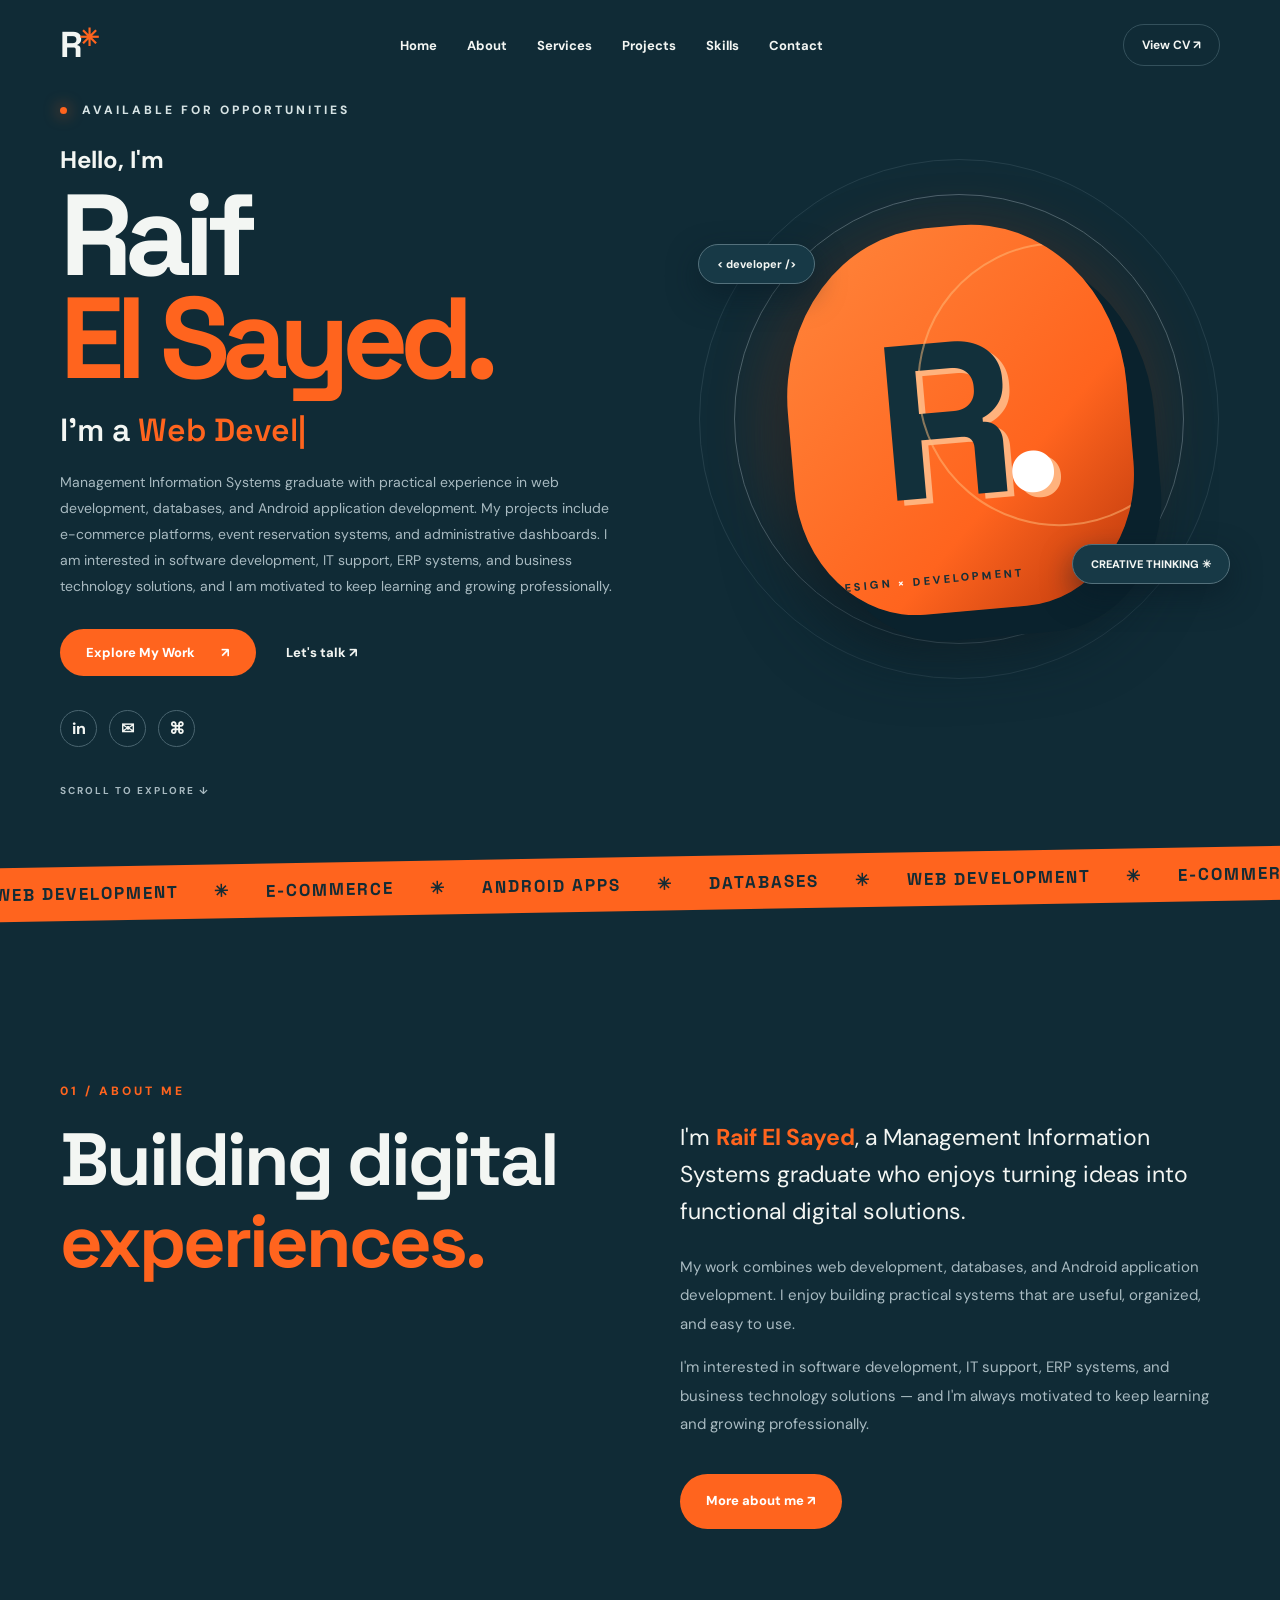
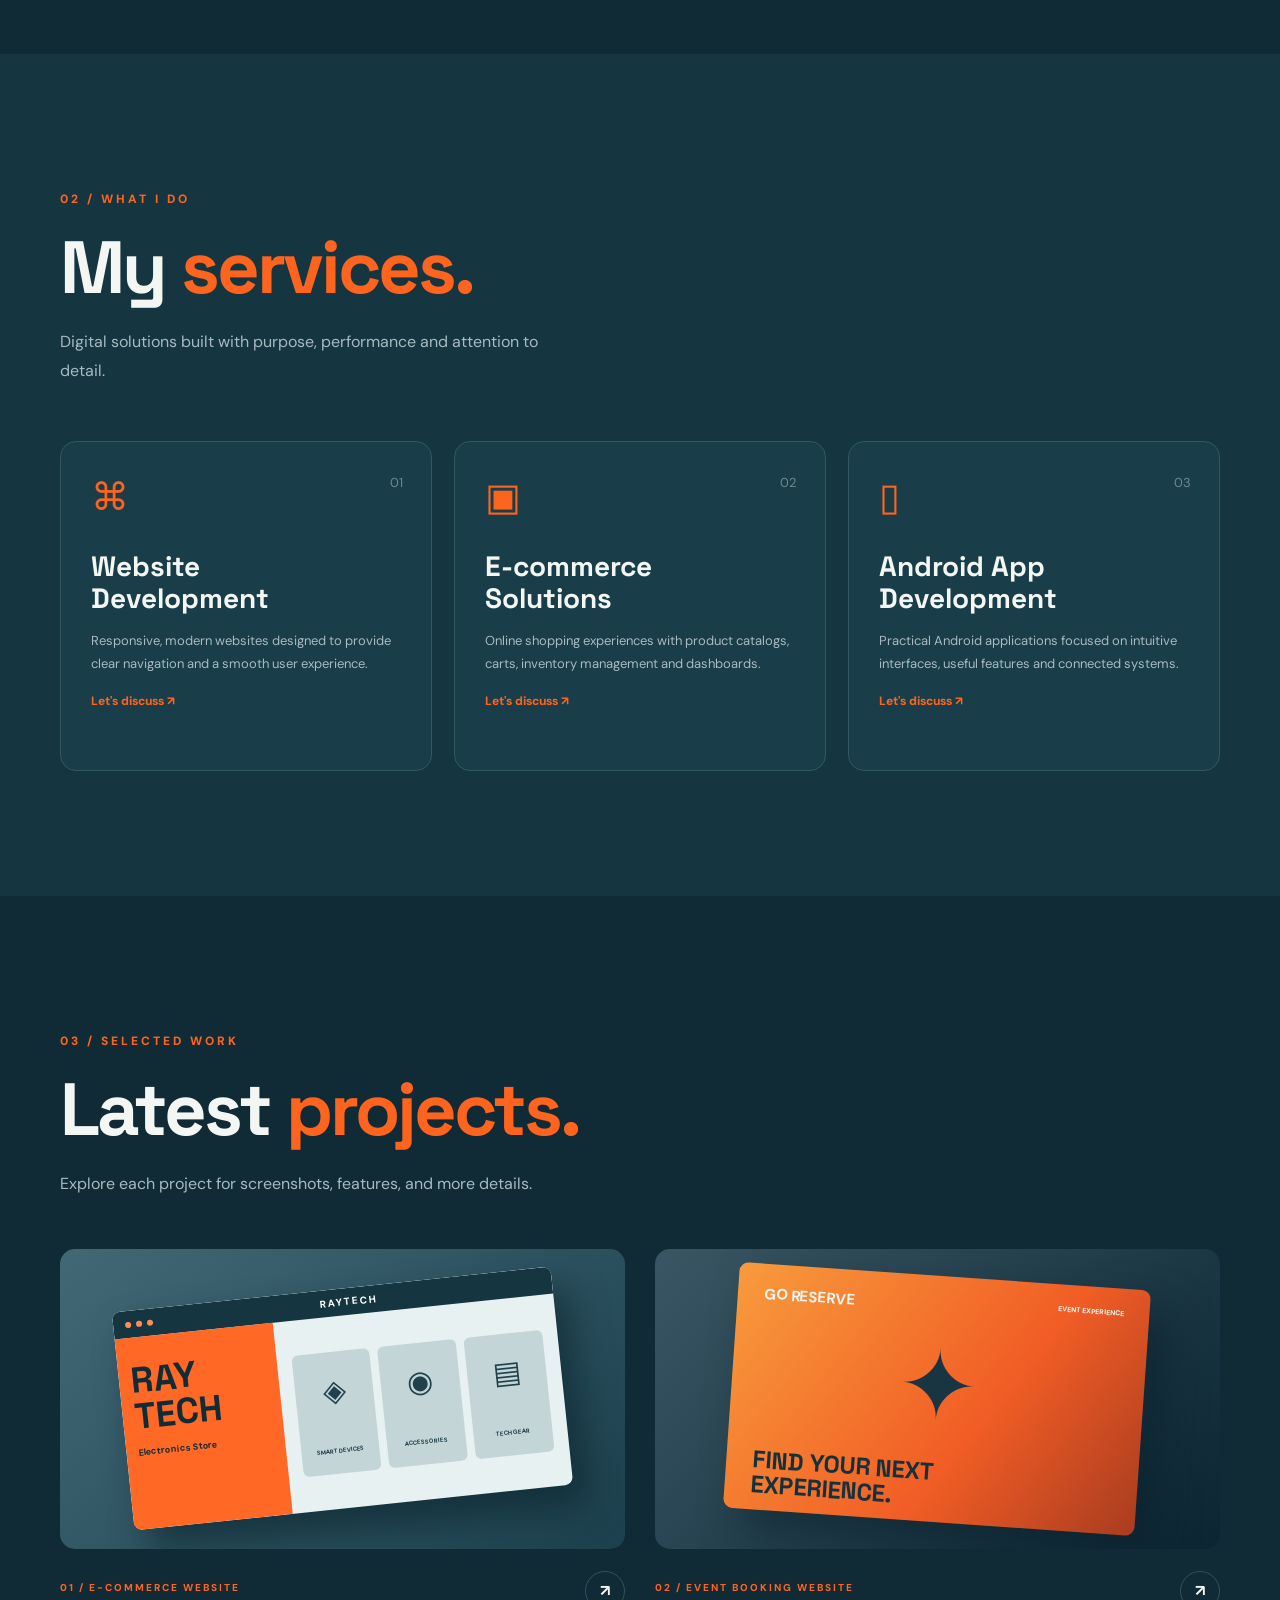
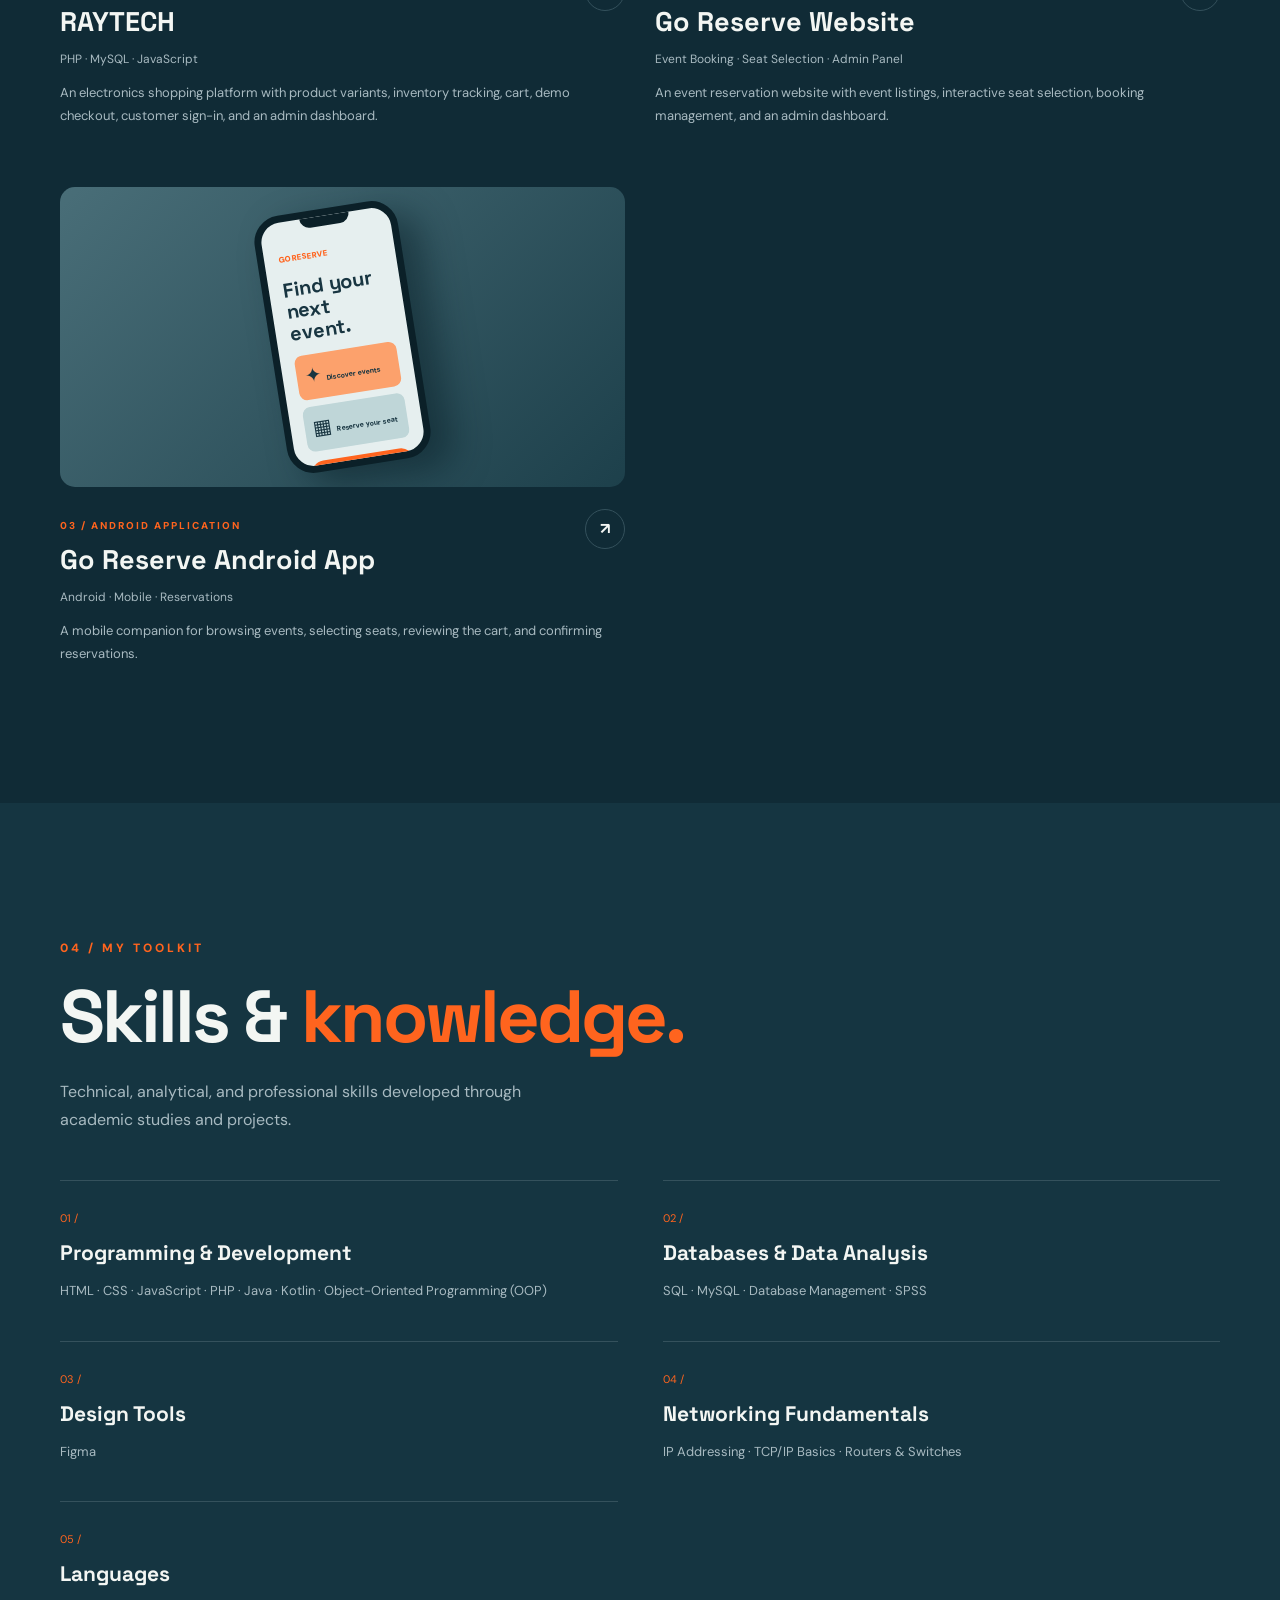
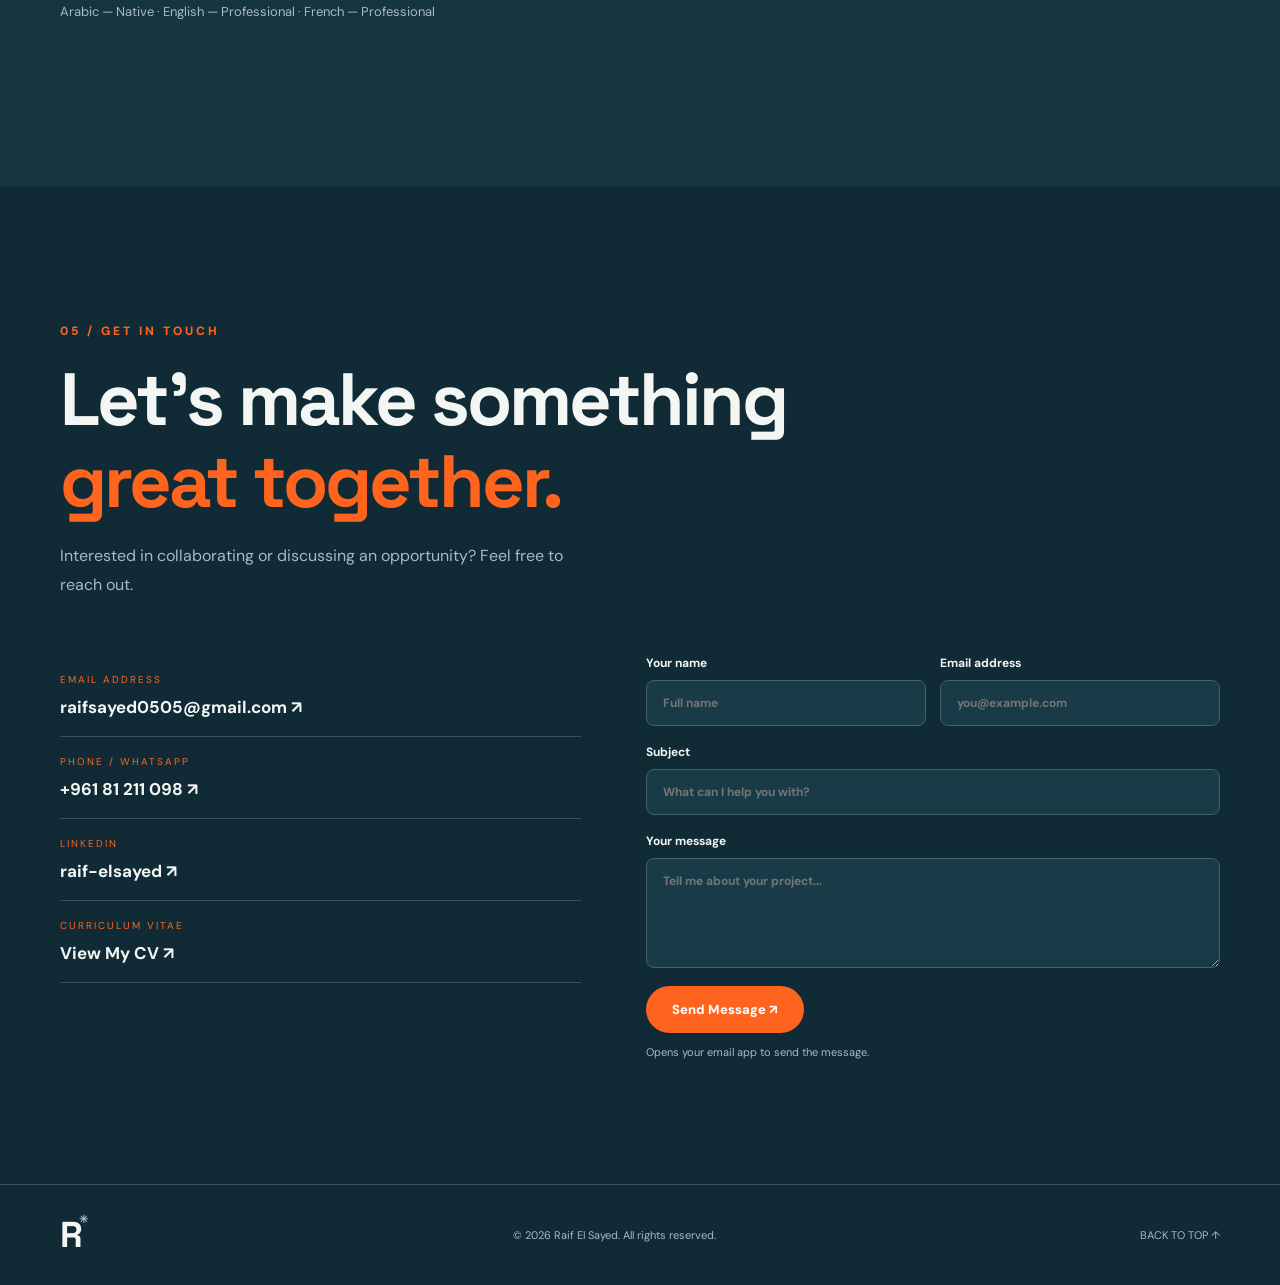
==== index.html @ 4618fbb2 "Add files via upload" ====
<!doctype html><html lang="en"><head><meta charset="UTF-8"><meta name="viewport" content="width=device-width,initial-scale=1"><meta name="theme-color" content="#102b36"><meta name="description" content="Raif El Sayed — MIS graduate, web developer and Android application developer."><title>Raif El Sayed | Creative Developer</title><link rel="preconnect" href="https://fonts.googleapis.com"><link rel="preconnect" href="https://fonts.gstatic.com" crossorigin><link href="https://fonts.googleapis.com/css2?family=DM+Sans:wght@400;500;600;700;800&family=Space+Grotesk:wght@400;500;600;700&display=swap" rel="stylesheet"><link rel="stylesheet" href="style.css"></head><body><div class="progress" id="progress"></div><header class="nav wrap"><a href="#home" class="logo">R<span>✳</span></a><button class="menu" aria-label="Toggle menu" aria-expanded="false">☰</button><nav id="nav"><a href="#home">Home</a><a href="#about">About</a><a href="#services">Services</a><a href="#projects">Projects</a><a href="#skills">Skills</a><a href="#contact">Contact</a></nav><a class="nav-cta" href="RaifELSayed.pdf" target="_blank" rel="noopener">View CV ↗</a></header><main><section id="home" class="hero wrap"><div class="hero-copy reveal"><p class="eyebrow"><span class="dot"></span> AVAILABLE FOR OPPORTUNITIES</p><p class="intro">Hello, I'm</p><h1>Raif<br><span>El Sayed.</span></h1><h2>I'm a <span class="orange" id="type">Web Developer</span><span class="caret">|</span></h2><p class="lead">Management Information Systems graduate with practical experience in web development, databases, and Android application development. My projects include e-commerce platforms, event reservation systems, and administrative dashboards. I am interested in software development, IT support, ERP systems, and business technology solutions, and I am motivated to keep learning and growing professionally.</p><div class="hero-actions"><a class="btn" href="#projects">Explore My Work <span>↗</span></a><a class="text-link" href="#contact">Let's talk ↗</a></div><div class="social"><a href="https://www.linkedin.com/in/raif-elsayed/" target="_blank" rel="noopener" aria-label="LinkedIn">in</a><a href="mailto:raifsayed0505@gmail.com" aria-label="Email">✉</a><a href="https://github.com/raifelsayed-ctrl" target="_blank" rel="noopener" aria-label="GitHub">⌘</a></div></div><div class="hero-art reveal"><div class="orbit orbit-one"></div><div class="orbit orbit-two"></div><div class="hero-glow"></div><div class="portrait-shape"><span class="portrait-initials">R<span>.</span></span><div class="portrait-label">DESIGN <span>×</span> DEVELOPMENT</div></div><div class="floating-tag tag-one">&lt; developer /&gt;</div><div class="floating-tag tag-two">CREATIVE THINKING ✳</div></div><a class="scroll-cue" href="#about">SCROLL TO EXPLORE ↓</a></section><div class="ticker"><div>WEB DEVELOPMENT <span>✳</span> E-COMMERCE <span>✳</span> ANDROID APPS <span>✳</span> DATABASES <span>✳</span> WEB DEVELOPMENT <span>✳</span> E-COMMERCE <span>✳</span> ANDROID APPS <span>✳</span> DATABASES <span>✳</span></div></div><section id="about" class="section wrap about"><div class="section-heading reveal"><p class="kicker">01 / ABOUT ME</p><h2>Building digital<br><em>experiences.</em></h2></div><div class="about-content reveal"><p class="large">I'm <strong>Raif El Sayed</strong>, a Management Information Systems graduate who enjoys turning ideas into functional digital solutions.</p><p>My work combines web development, databases, and Android application development. I enjoy building practical systems that are useful, organized, and easy to use.</p><p>I'm interested in software development, IT support, ERP systems, and business technology solutions — and I'm always motivated to keep learning and growing professionally.</p><a href="RaifELSayed.pdf" target="_blank" rel="noopener" class="btn btn-small">More about me ↗</a></div></section><section id="services" class="section services"><div class="wrap"><div class="section-heading reveal"><p class="kicker">02 / WHAT I DO</p><h2>My <em>services.</em></h2><p class="section-sub">Digital solutions built with purpose, performance and attention to detail.</p></div><div class="service-grid"><article class="service-card reveal"><div class="service-icon">⌘</div><span class="service-number">01</span><h3>Website<br>Development</h3><p>Responsive, modern websites designed to provide clear navigation and a smooth user experience.</p><a href="#contact">Let's discuss ↗</a></article><article class="service-card reveal"><div class="service-icon">▣</div><span class="service-number">02</span><h3>E-commerce<br>Solutions</h3><p>Online shopping experiences with product catalogs, carts, inventory management and dashboards.</p><a href="#contact">Let's discuss ↗</a></article><article class="service-card reveal"><div class="service-icon">▯</div><span class="service-number">03</span><h3>Android App<br>Development</h3><p>Practical Android applications focused on intuitive interfaces, useful features and connected systems.</p><a href="#contact">Let's discuss ↗</a></article></div></div></section><section id="projects" class="section wrap projects"><div class="section-heading reveal"><p class="kicker">03 / SELECTED WORK</p><h2>Latest <em>projects.</em></h2><p class="section-sub">Explore each project for screenshots, features, and more details.</p></div><div class="project-grid"><a href="raytech.html" class="project-card reveal"><div class="project-visual visual-shop"><div class="mock-browser"><div class="mock-top"><i></i><i></i><i></i><span>RAYTECH</span></div><div class="mock-shop"><div class="mock-side">RAY<br>TECH<span>Electronics Store</span></div><div class="mock-products"><div>◈<small>SMART DEVICES</small></div><div>◉<small>ACCESSORIES</small></div><div>▤<small>TECH GEAR</small></div></div></div></div></div><div class="project-meta"><div><p>01 / E-COMMERCE WEBSITE</p><h3>RAYTECH</h3><span>PHP · MySQL · JavaScript</span></div><b>↗</b></div><p class="project-desc">An electronics shopping platform with product variants, inventory tracking, cart, demo checkout, customer sign-in, and an admin dashboard.</p></a><a href="goreserve.html" class="project-card reveal"><div class="project-visual visual-event"><div class="event-poster"><div class="poster-top">GO <strong>RESERVE</strong><span>EVENT EXPERIENCE</span></div><div class="poster-art">✦</div><div class="poster-bottom">FIND YOUR NEXT<br><strong>EXPERIENCE.</strong></div></div></div><div class="project-meta"><div><p>02 / EVENT BOOKING WEBSITE</p><h3>Go Reserve Website</h3><span>Event Booking · Seat Selection · Admin Panel</span></div><b>↗</b></div><p class="project-desc">An event reservation website with event listings, interactive seat selection, booking management, and an admin dashboard.</p></a><a href="android.html" class="project-card reveal"><div class="project-visual visual-app"><div class="phone-mock"><div class="phone-notch"></div><div class="phone-content"><small>GO RESERVE</small><h4>Find your<br>next event.</h4><div class="phone-event">✦<span>Discover events</span></div><div class="phone-event second">▦<span>Reserve your seat</span></div><div class="phone-button">Explore Events →</div></div></div></div><div class="project-meta"><div><p>03 / ANDROID APPLICATION</p><h3>Go Reserve Android App</h3><span>Android · Mobile · Reservations</span></div><b>↗</b></div><p class="project-desc">A mobile companion for browsing events, selecting seats, reviewing the cart, and confirming reservations.</p></a></div></section><section id="skills" class="section skills"><div class="wrap"><div class="section-heading reveal"><p class="kicker">04 / MY TOOLKIT</p><h2>Skills &amp; <em>knowledge.</em></h2><p class="section-sub">Technical, analytical, and professional skills developed through academic studies and projects.</p></div><div class="skills-grid"><div class="skill-block reveal"><span>01 /</span><h3>Programming &amp; Development</h3><p>HTML · CSS · JavaScript · PHP · Java · Kotlin · Object-Oriented Programming (OOP)</p></div><div class="skill-block reveal"><span>02 /</span><h3>Databases &amp; Data Analysis</h3><p>SQL · MySQL · Database Management · SPSS</p></div><div class="skill-block reveal"><span>03 /</span><h3>Design Tools</h3><p>Figma</p></div><div class="skill-block reveal"><span>04 /</span><h3>Networking Fundamentals</h3><p>IP Addressing · TCP/IP Basics · Routers &amp; Switches</p></div><div class="skill-block reveal"><span>05 /</span><h3>Languages</h3><p>Arabic — Native · English — Professional · French — Professional</p></div></div></div></section><section id="contact" class="section wrap contact"><div class="section-heading reveal"><p class="kicker">05 / GET IN TOUCH</p><h2>Let's make something<br><em>great together.</em></h2><p class="section-sub">Interested in collaborating or discussing an opportunity? Feel free to reach out.</p></div><div class="contact-layout"><div class="contact-info reveal"><a href="mailto:raifsayed0505@gmail.com"><span>EMAIL ADDRESS</span><strong>raifsayed0505@gmail.com ↗</strong></a><a href="https://wa.me/96181211098" target="_blank" rel="noopener"><span>PHONE / WHATSAPP</span><strong>+961 81 211 098 ↗</strong></a><a href="https://www.linkedin.com/in/raif-elsayed/" target="_blank" rel="noopener"><span>LINKEDIN</span><strong>raif-elsayed ↗</strong></a><a href="RaifELSayed.pdf" target="_blank" rel="noopener"><span>CURRICULUM VITAE</span><strong>View My CV ↗</strong></a></div><form class="contact-form reveal" id="contactForm"><div class="form-row"><label>Your name<input name="name" required placeholder="Full name"></label><label>Email address<input name="email" type="email" required placeholder="you@example.com"></label></div><label>Subject<input name="subject" required placeholder="What can I help you with?"></label><label>Your message<textarea name="message" rows="5" required placeholder="Tell me about your project..."></textarea></label><button class="btn" type="submit">Send Message ↗</button><small>Opens your email app to send the message.</small></form></div></section></main><footer><div class="wrap footer-inner"><a href="#home" class="logo">R<span>✳</span></a><span>© 2026 Raif El Sayed. All rights reserved.</span><a href="#home">BACK TO TOP ↑</a></div></footer><script src="script.js"></script></body></html>
---- style.css ----
:root{--bg:#102b36;--bg2:#153541;--panel:#1a3c48;--orange:#ff641e;--text:#f3f6f3;--muted:#a8bac1;--line:#34515c}*{box-sizing:border-box}html{scroll-behavior:smooth}body{margin:0;background:var(--bg);color:var(--text);font-family:'DM Sans',sans-serif;overflow-x:hidden}a{color:inherit;text-decoration:none}button,input,textarea{font:inherit}.wrap{width:min(1160px,calc(100% - 64px));margin:auto}.progress{position:fixed;top:0;left:0;width:0;height:3px;background:var(--orange);z-index:100}.nav{height:90px;display:flex;align-items:center;justify-content:space-between;position:relative;z-index:20}.logo{font:700 36px 'Space Grotesk';letter-spacing:-4px}.logo span{font-size:24px;color:var(--orange);vertical-align:top;letter-spacing:0}.nav nav{display:flex;gap:30px}.nav nav a{font-size:13px;font-weight:700;transition:color .2s}.nav nav a:hover,.text-link:hover{color:var(--orange)}.nav-cta{border:1px solid var(--line);padding:12px 18px;border-radius:30px;font-size:12px;font-weight:700}.menu{display:none}.hero{min-height:690px;display:grid;grid-template-columns:1.1fr .9fr;align-items:center;position:relative;padding-bottom:75px}.eyebrow,.kicker{font-size:12px;letter-spacing:3px;color:var(--orange);font-weight:800}.eyebrow{color:#d6e3e4}.dot{display:inline-block;width:7px;height:7px;border-radius:50%;background:var(--orange);margin-right:9px;box-shadow:0 0 16px var(--orange)}.intro{font-size:24px;font-weight:700;margin:26px 0 0}.hero h1{font:700 clamp(72px,9vw,132px)/.89 'Space Grotesk';letter-spacing:-8px;margin:10px 0 20px}.hero h1 span{color:var(--orange)}.hero h2{font:600 clamp(21px,3vw,32px) 'Space Grotesk';margin:0 0 20px}.orange,.caret{color:var(--orange)}.caret{animation:blink .8s infinite}.lead{color:var(--muted);line-height:1.85;font-size:14px;max-width:560px}.hero-actions{display:flex;align-items:center;gap:30px;margin-top:30px}.btn{display:inline-flex;align-items:center;justify-content:center;gap:26px;border:0;border-radius:30px;background:var(--orange);color:white;padding:15px 26px;font-size:13px;font-weight:800;cursor:pointer;transition:transform .25s,box-shadow .25s}.btn:hover{transform:translateY(-4px);box-shadow:0 14px 35px #ff641e55}.btn-small{margin-top:20px}.text-link{font-size:13px;font-weight:800}.social{display:flex;gap:12px;margin-top:34px}.social a{border:1px solid #4a6570;border-radius:50%;width:37px;height:37px;display:grid;place-items:center;font-weight:800;transition:.25s}.social a:hover{background:var(--orange);border-color:var(--orange);transform:translateY(-4px)}.hero-art{height:500px;position:relative;display:grid;place-items:center}.hero-glow{width:370px;height:370px;background:var(--orange);border-radius:50%;filter:blur(35px);opacity:.27;position:absolute}.orbit{position:absolute;border:1px solid #4b6470;border-radius:50%;width:450px;height:450px}.orbit-two{width:520px;height:520px;opacity:.35}.portrait-shape{width:340px;height:385px;border-radius:45% 45% 35% 35%;background:linear-gradient(135deg,#ff863c,var(--orange) 65%,#b9370c);position:relative;display:grid;place-items:center;transform:rotate(-5deg);box-shadow:25px 28px 0 #0a222d,0 30px 70px #071b25;overflow:hidden}.portrait-shape:before{content:'';position:absolute;width:280px;height:280px;border:2px solid #ffbd7c;border-radius:50%;top:25px;right:-75px;opacity:.5}.portrait-initials{font:700 220px 'Space Grotesk';letter-spacing:-20px;color:#12303b;text-shadow:6px 6px 0 #ffb27d}.portrait-initials span{color:white}.portrait-label{position:absolute;bottom:27px;left:30px;font-size:11px;font-weight:800;letter-spacing:3px;color:#152f38}.portrait-label span{color:white}.floating-tag{position:absolute;background:#173946;border:1px solid #54717c;padding:12px 18px;border-radius:30px;font-size:11px;font-weight:800;box-shadow:0 12px 30px #071b2588;animation:float 4s ease-in-out infinite}.tag-one{top:75px;left:0}.tag-two{right:-10px;bottom:85px;animation-delay:1s}.scroll-cue{position:absolute;bottom:25px;left:0;color:var(--muted);font-size:10px;letter-spacing:2px;font-weight:700}.ticker{overflow:hidden;background:var(--orange);color:#142b34;transform:rotate(-1deg);margin:35px -5px}.ticker div{white-space:nowrap;width:max-content;padding:16px 0;font:800 17px 'Space Grotesk';letter-spacing:2px;animation:marquee 24s linear infinite}.ticker span{padding:0 30px}.section{padding-top:125px;padding-bottom:125px;scroll-margin-top:60px}.section-heading h2{font:700 clamp(42px,6vw,74px)/1.1 'Space Grotesk';letter-spacing:-3px;margin:20px 0}.section-heading em{font-style:normal;color:var(--orange)}.section-sub{color:var(--muted);line-height:1.8;max-width:520px}.about{display:grid;grid-template-columns:1fr 1fr;gap:80px}.about-content{padding-top:25px;color:var(--muted);font-size:15px;line-height:1.9}.about-content .large{font-size:23px;color:var(--text);line-height:1.6}.about-content strong{color:var(--orange)}.services,.skills{background:var(--bg2)}.service-grid{display:grid;grid-template-columns:repeat(3,1fr);gap:22px;margin-top:55px}.service-card{min-height:330px;padding:30px;background:#193d49;border:1px solid #345663;border-radius:16px;position:relative;transition:transform .3s,background .3s,border-color .3s}.service-card:hover{transform:translateY(-10px);background:#214754;border-color:var(--orange)}.service-icon{font-size:38px;color:var(--orange)}.service-number{position:absolute;right:28px;top:32px;color:#6e8993;font-size:13px}.service-card h3{font:700 28px/1.15 'Space Grotesk';margin:28px 0 15px}.service-card p{font-size:13px;color:var(--muted);line-height:1.8}.service-card a{font-size:12px;color:var(--orange);font-weight:800}.project-grid{display:grid;grid-template-columns:repeat(2,minmax(0,1fr));gap:46px 30px;margin-top:50px}.project-card{min-width:0}.project-visual{height:300px;border-radius:15px;display:grid;place-items:center;overflow:hidden;transition:filter .3s}.project-card:hover .project-visual{filter:brightness(1.14)}.visual-shop{background:linear-gradient(140deg,#426876,#1c404d)}.mock-browser{width:78%;height:73%;background:#e7f1f1;border-radius:8px;transform:rotate(-6deg);box-shadow:15px 22px 35px #08222b99;overflow:hidden;transition:transform .4s}.project-card:hover .mock-browser{transform:rotate(-2deg) scale(1.05)}.mock-top{height:27px;background:#153640;display:flex;align-items:center;gap:5px;padding:0 12px}.mock-top i{width:6px;height:6px;border-radius:50%;background:#ff8d55}.mock-top span{margin:auto;color:white;font-size:10px;font-weight:800;letter-spacing:2px}.mock-shop{display:grid;grid-template-columns:36% 64%;height:calc(100% - 27px)}.mock-side{background:#ff6825;color:#112c36;font:800 36px/1 'Space Grotesk';padding:25px 12px}.mock-side span{display:block;font:700 9px 'DM Sans';margin-top:12px}.mock-products{display:flex;gap:8px;align-items:center;padding:15px}.mock-products div{flex:1;background:#c4d5d8;border-radius:6px;height:75%;display:grid;place-items:center;font-size:30px;color:#20414b}.mock-products small{font-size:6px;font-weight:800}.visual-event{background:linear-gradient(135deg,#3a5664,#0b2533)}.event-poster{width:73%;height:82%;border-radius:9px;background:linear-gradient(125deg,#f89b3c,#f15d25 60%,#a93c20);padding:20px 26px;box-shadow:20px 20px 40px #081d2780;transform:rotate(4deg);transition:transform .4s}.project-card:hover .event-poster{transform:rotate(0) scale(1.05)}.poster-top{font-size:15px;font-weight:800}.poster-top span{float:right;font-size:7px}.poster-art{text-align:center;font-size:95px;color:#193541;line-height:1.5}.poster-bottom{font:700 24px/1.05 'Space Grotesk';color:#15313b}.visual-app{background:linear-gradient(135deg,#496e78,#1d404b)}.phone-mock{height:260px;width:145px;border:7px solid #0b2028;border-radius:27px;background:#e6efef;box-shadow:20px 15px 35px #061b2480;transform:rotate(-9deg);transition:transform .4s;overflow:hidden}.project-card:hover .phone-mock{transform:rotate(-3deg) scale(1.06)}.phone-notch{background:#0b2028;border-radius:0 0 10px 10px;width:50px;height:10px;margin:auto}.phone-content{padding:14px;color:#183541}.phone-content small{font-size:8px;font-weight:900;color:#ff641e}.phone-content h4{font:700 20px/1.1 'Space Grotesk';margin:12px 0}.phone-event{height:45px;background:#fca16c;border-radius:8px;margin:7px 0;padding:8px;font-size:20px}.phone-event span{font-size:7px;font-weight:800;padding-left:4px}.phone-event.second{background:#bfd6d8}.phone-button{background:var(--orange);color:white;font-size:8px;text-align:center;border-radius:20px;padding:8px;margin-top:10px}.project-meta{display:flex;justify-content:space-between;gap:15px;margin-top:22px}.project-meta p{font-size:10px;color:var(--orange);letter-spacing:2px;font-weight:800}.project-meta h3{font:700 27px 'Space Grotesk';margin:8px 0}.project-meta span{font-size:12px;color:var(--muted)}.project-meta b{width:40px;height:40px;border:1px solid var(--line);border-radius:50%;display:grid;place-items:center;transition:.25s}.project-card:hover .project-meta b{background:var(--orange);border-color:var(--orange)}.project-desc{font-size:13px;line-height:1.8;color:var(--muted)}.skills-grid{display:grid;grid-template-columns:repeat(2,1fr);gap:0 45px;margin-top:45px}.skill-block{border-top:1px solid var(--line);padding:25px 0}.skill-block span{color:var(--orange);font-size:11px}.skill-block h3{font:700 21px 'Space Grotesk';margin:12px 0}.skill-block p{color:var(--muted);font-size:13px;line-height:1.8}.contact-layout{display:grid;grid-template-columns:1fr 1.1fr;gap:65px;margin-top:55px}.contact-info a{display:block;border-bottom:1px solid var(--line);padding:18px 0}.contact-info span{display:block;font-size:10px;letter-spacing:2px;color:var(--orange);margin-bottom:10px}.contact-info strong{font-size:17px;overflow-wrap:anywhere}.contact-form label{display:block;font-size:12px;font-weight:700;margin-bottom:18px}.contact-form input,.contact-form textarea{display:block;width:100%;margin-top:9px;padding:14px 16px;background:#193b47;border:1px solid #45606b;border-radius:8px;color:white;outline:none;resize:vertical}.contact-form input:focus,.contact-form textarea:focus{border-color:var(--orange)}.form-row{display:grid;grid-template-columns:1fr 1fr;gap:14px}.contact-form small{display:block;color:var(--muted);font-size:11px;margin-top:12px}footer{border-top:1px solid var(--line)}.footer-inner{min-height:100px;display:flex;justify-content:space-between;align-items:center;gap:20px}.footer-inner span,.footer-inner>a:last-child{font-size:11px;color:var(--muted)}.reveal{opacity:0;transform:translateY(32px);transition:opacity .7s,transform .7s}.reveal.visible{opacity:1;transform:translateY(0)}@keyframes blink{50%{opacity:0}}@keyframes float{50%{transform:translateY(-14px)}}@keyframes marquee{to{transform:translateX(-50%)}}@media(max-width:850px){.wrap{width:min(100% - 36px,700px)}.nav{height:72px}.menu{display:block;background:none;color:white;border:0;font-size:25px;cursor:pointer}.nav-cta{display:none}.nav nav{display:none;position:absolute;top:65px;left:0;right:0;flex-direction:column;gap:0;background:#193a46;border:1px solid var(--line);border-radius:12px;padding:12px}.nav nav.open{display:flex}.nav nav a{padding:12px}.hero{grid-template-columns:1fr;padding-top:40px}.hero h1{font-size:clamp(70px,15vw,110px);letter-spacing:-5px}.hero-art{height:400px;grid-row:2}.hero-glow{width:280px;height:280px}.orbit{width:320px;height:320px}.orbit-two{width:380px;height:380px}.portrait-shape{width:255px;height:290px}.portrait-initials{font-size:170px}.floating-tag{font-size:9px}.scroll-cue{bottom:12px}.section{padding:80px 0}.about,.contact-layout{grid-template-columns:1fr;gap:20px}.service-grid{grid-template-columns:1fr}.service-card{min-height:250px}.project-grid{grid-template-columns:1fr}.skills-grid{grid-template-columns:1fr}.footer-inner{flex-wrap:wrap;padding:25px 0}.form-row{grid-template-columns:1fr}}@media(prefers-reduced-motion:reduce){*,*:before,*:after{animation-duration:.01ms!important;transition-duration:.01ms!important;scroll-behavior:auto!important}.reveal{opacity:1;transform:none}}
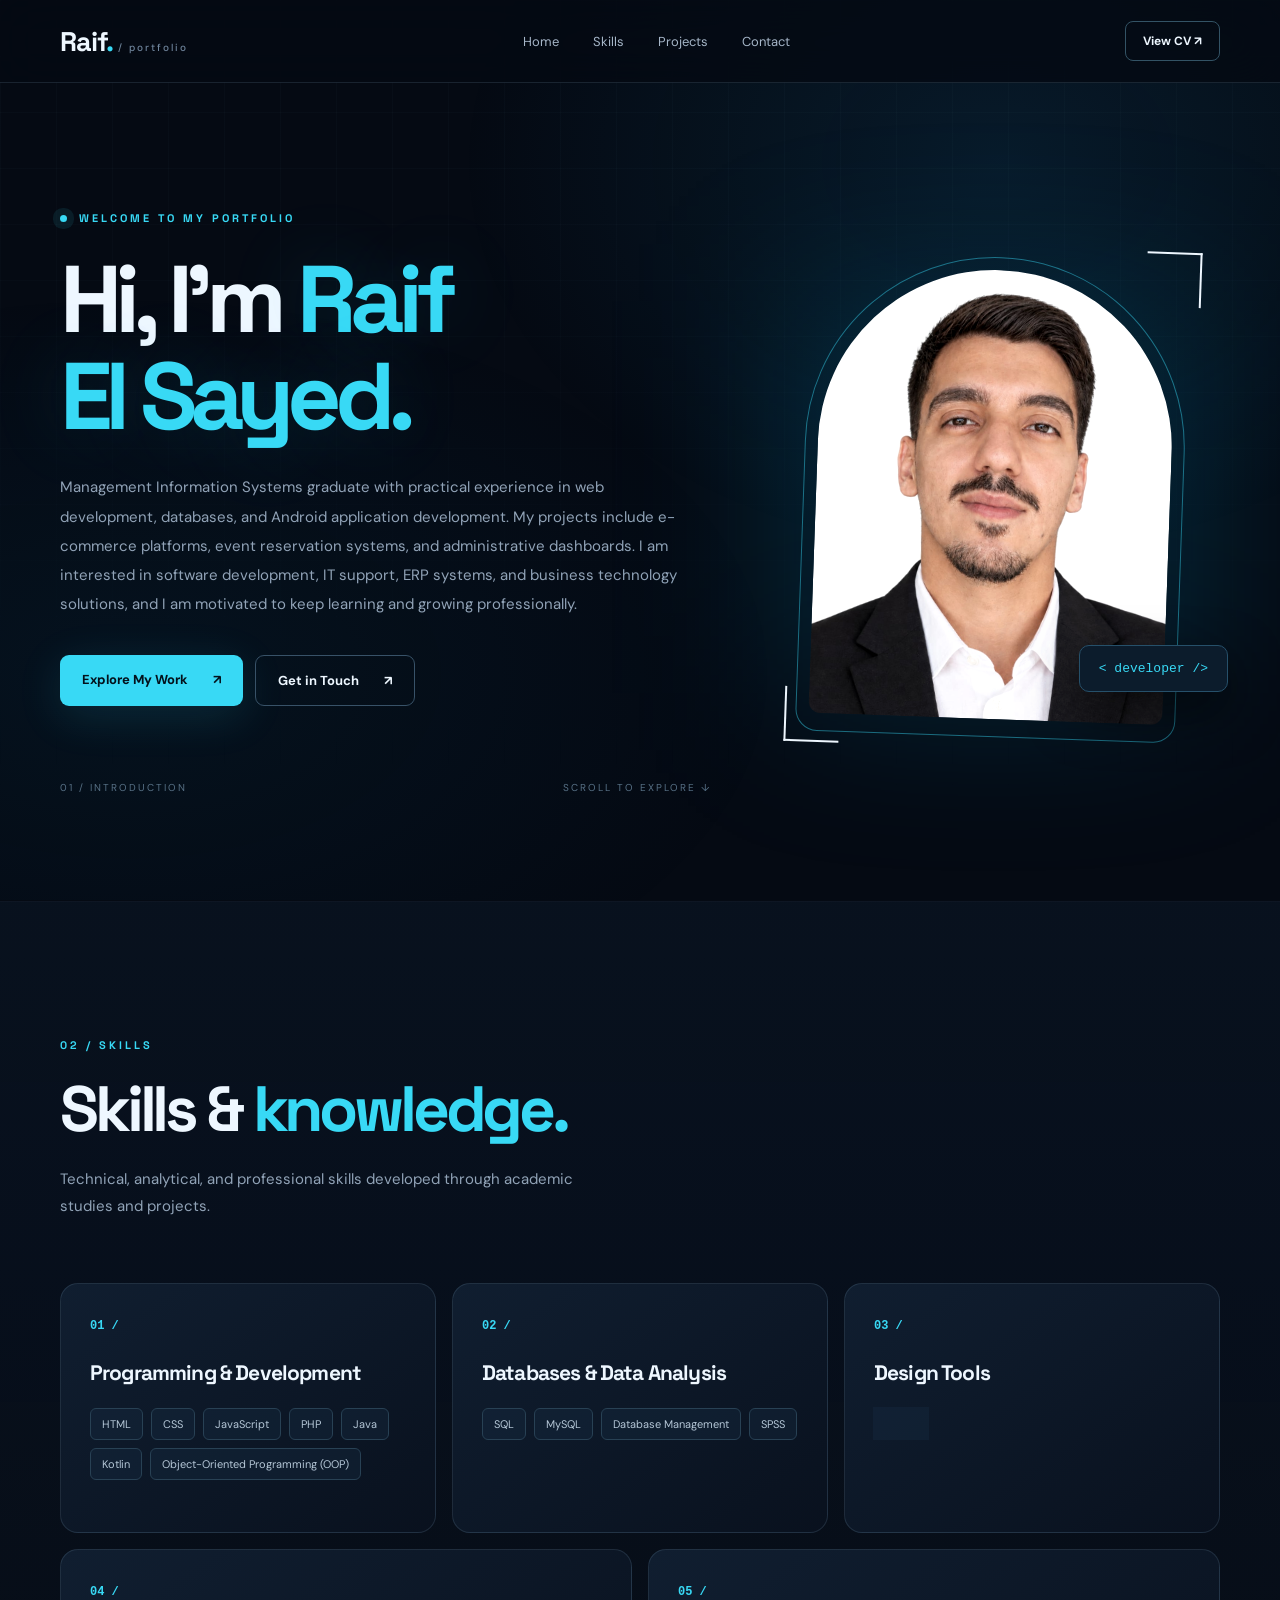
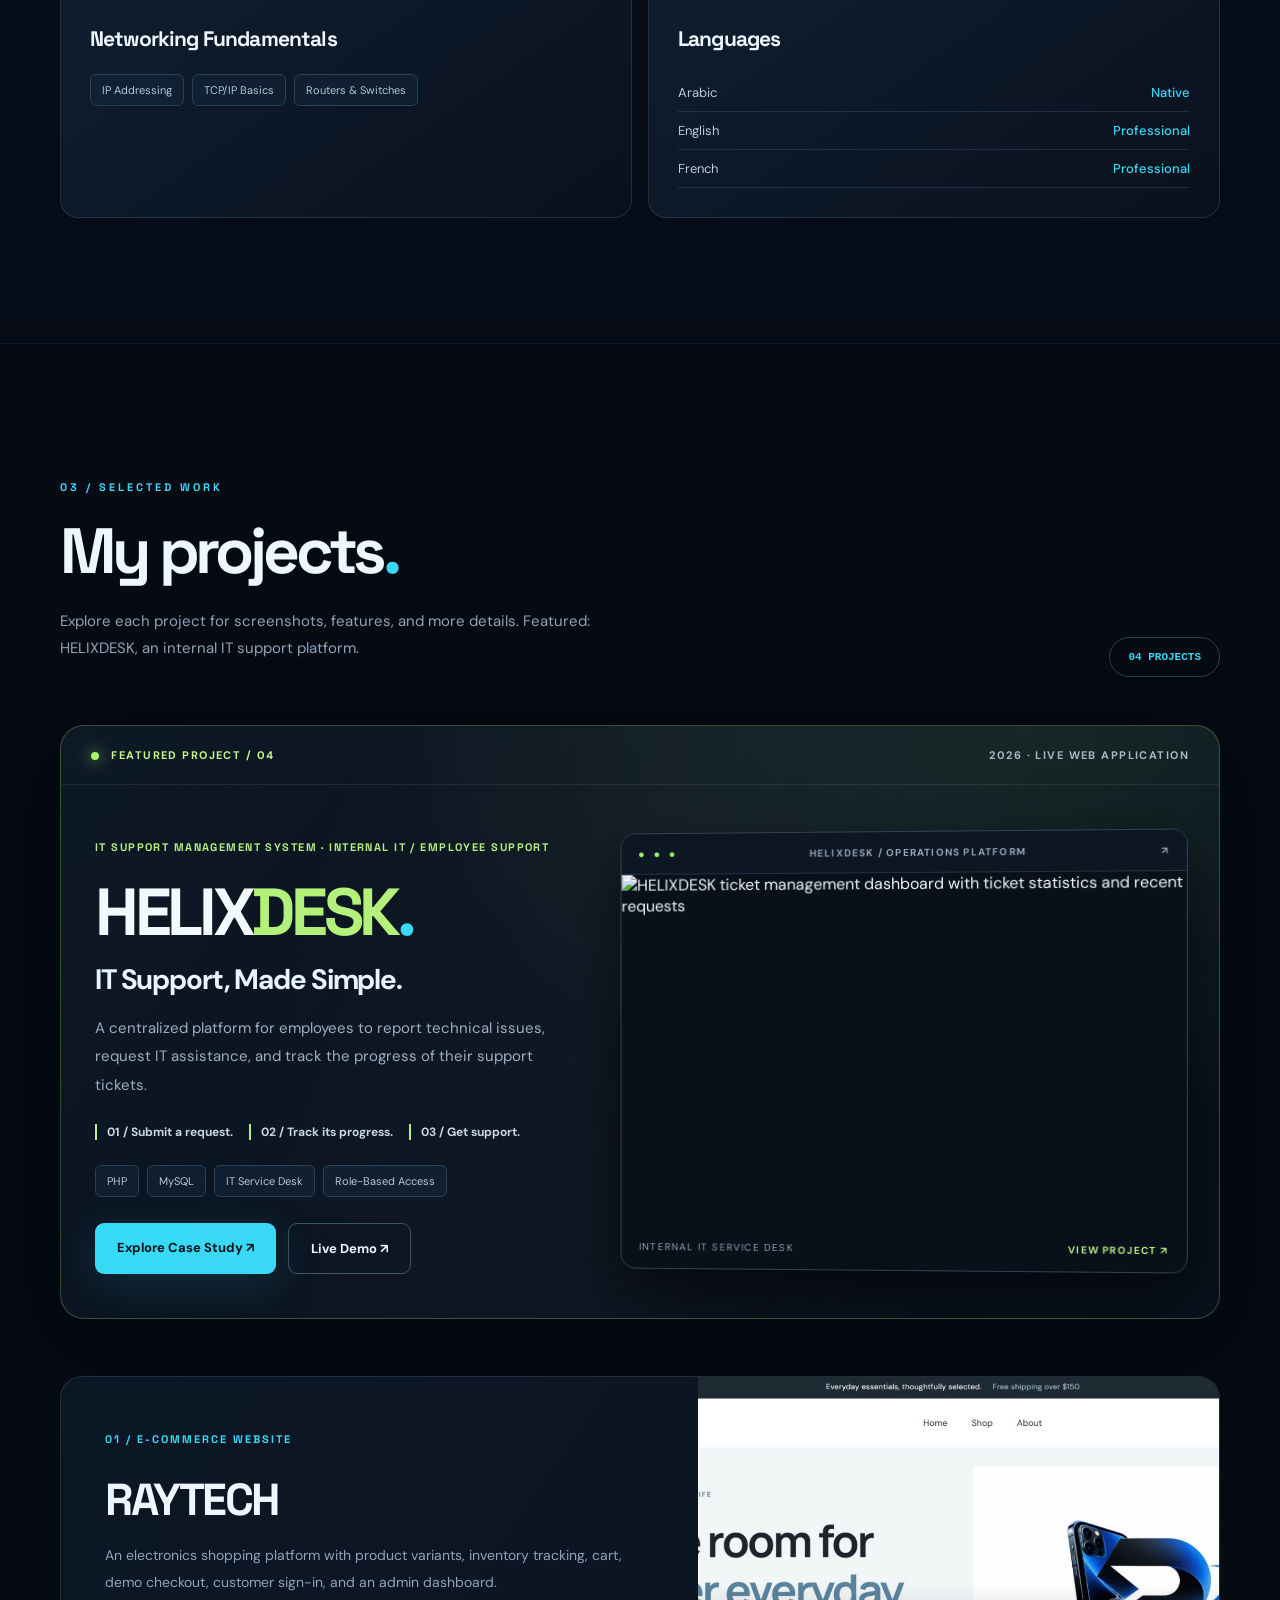
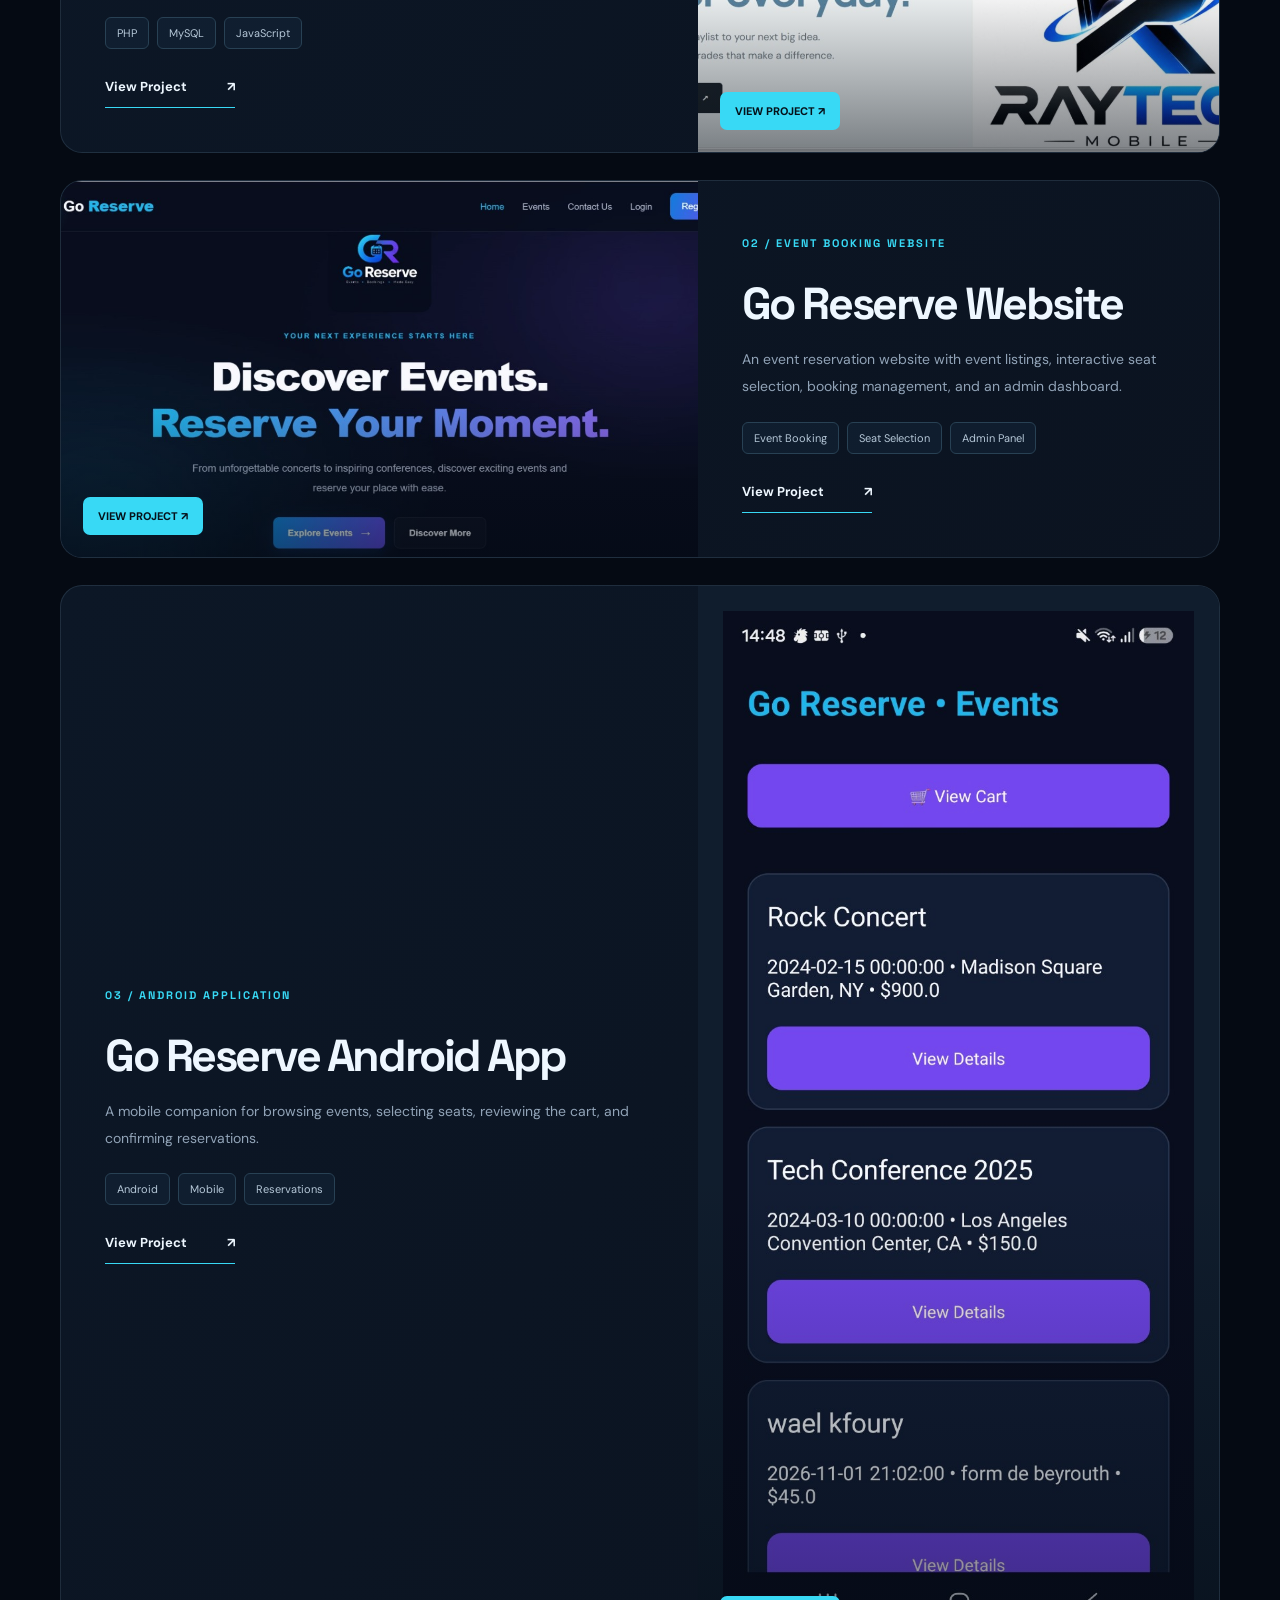
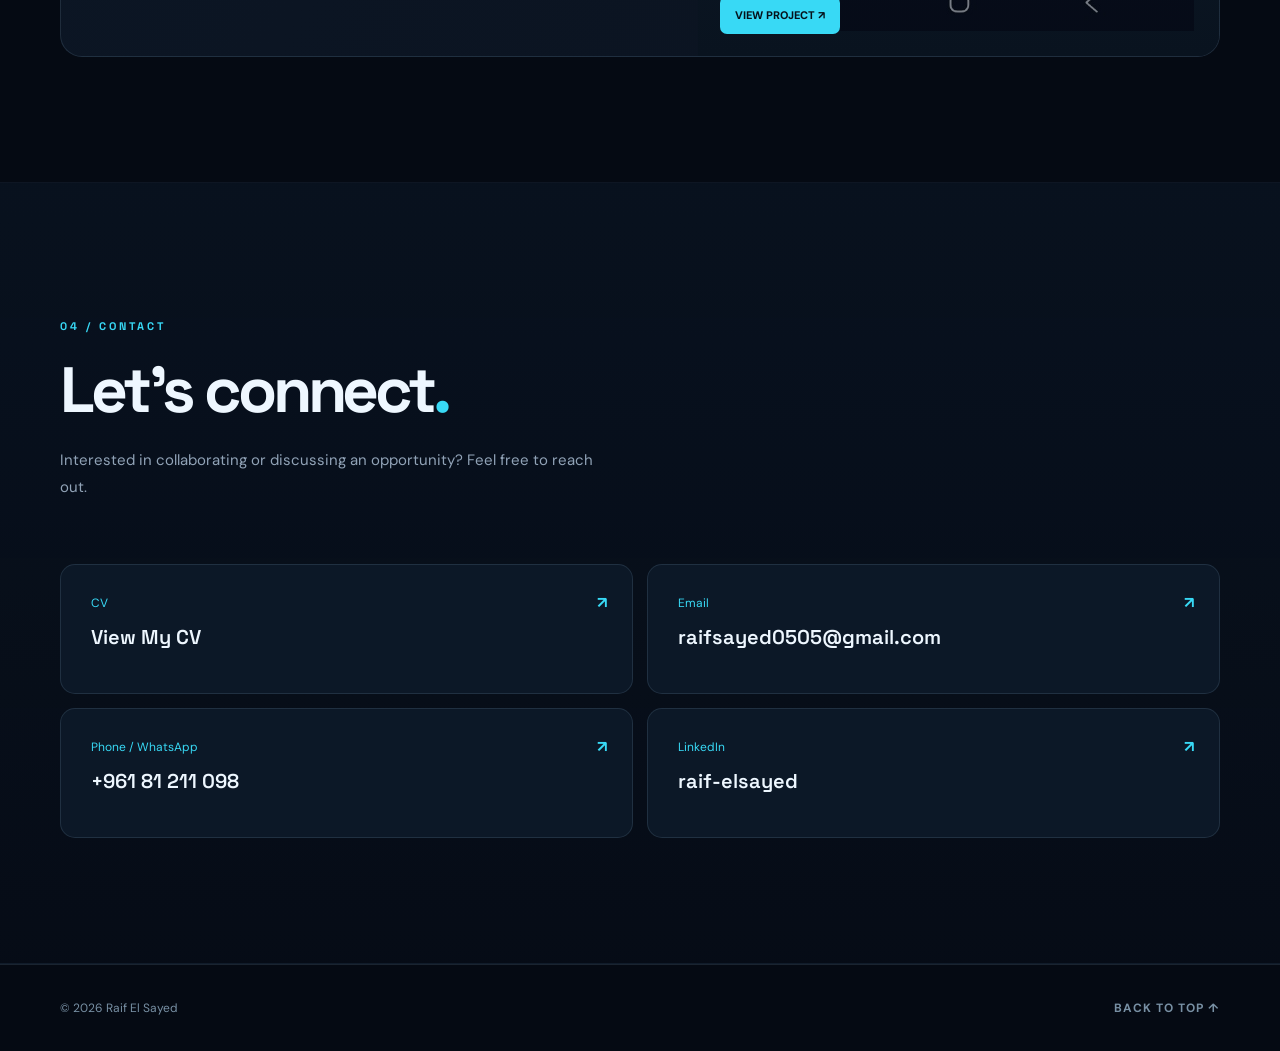
==== commit 0d289f46: "Add files via upload" ====
--- a/index.html
+++ b/index.html
@@ -1 +1,30 @@
-<!doctype html><html lang="en"><head><meta charset="UTF-8"><meta name="viewport" content="width=device-width,initial-scale=1"><meta name="theme-color" content="#102b36"><meta name="description" content="Raif El Sayed — MIS graduate, web developer and Android application developer."><title>Raif El Sayed | Creative Developer</title><link rel="preconnect" href="https://fonts.googleapis.com"><link rel="preconnect" href="https://fonts.gstatic.com" crossorigin><link href="https://fonts.googleapis.com/css2?family=DM+Sans:wght@400;500;600;700;800&family=Space+Grotesk:wght@400;500;600;700&display=swap" rel="stylesheet"><link rel="stylesheet" href="style.css"></head><body><div class="progress" id="progress"></div><header class="nav wrap"><a href="#home" class="logo">R<span>✳</span></a><button class="menu" aria-label="Toggle menu" aria-expanded="false">☰</button><nav id="nav"><a href="#home">Home</a><a href="#about">About</a><a href="#services">Services</a><a href="#projects">Projects</a><a href="#skills">Skills</a><a href="#contact">Contact</a></nav><a class="nav-cta" href="RaifELSayed.pdf" target="_blank" rel="noopener">View CV ↗</a></header><main><section id="home" class="hero wrap"><div class="hero-copy reveal"><p class="eyebrow"><span class="dot"></span> AVAILABLE FOR OPPORTUNITIES</p><p class="intro">Hello, I'm</p><h1>Raif<br><span>El Sayed.</span></h1><h2>I'm a <span class="orange" id="type">Web Developer</span><span class="caret">|</span></h2><p class="lead">Management Information Systems graduate with practical experience in web development, databases, and Android application development. My projects include e-commerce platforms, event reservation systems, and administrative dashboards. I am interested in software development, IT support, ERP systems, and business technology solutions, and I am motivated to keep learning and growing professionally.</p><div class="hero-actions"><a class="btn" href="#projects">Explore My Work <span>↗</span></a><a class="text-link" href="#contact">Let's talk ↗</a></div><div class="social"><a href="https://www.linkedin.com/in/raif-elsayed/" target="_blank" rel="noopener" aria-label="LinkedIn">in</a><a href="mailto:raifsayed0505@gmail.com" aria-label="Email">✉</a><a href="https://github.com/raifelsayed-ctrl" target="_blank" rel="noopener" aria-label="GitHub">⌘</a></div></div><div class="hero-art reveal"><div class="orbit orbit-one"></div><div class="orbit orbit-two"></div><div class="hero-glow"></div><div class="portrait-shape"><span class="portrait-initials">R<span>.</span></span><div class="portrait-label">DESIGN <span>×</span> DEVELOPMENT</div></div><div class="floating-tag tag-one">&lt; developer /&gt;</div><div class="floating-tag tag-two">CREATIVE THINKING ✳</div></div><a class="scroll-cue" href="#about">SCROLL TO EXPLORE ↓</a></section><div class="ticker"><div>WEB DEVELOPMENT <span>✳</span> E-COMMERCE <span>✳</span> ANDROID APPS <span>✳</span> DATABASES <span>✳</span> WEB DEVELOPMENT <span>✳</span> E-COMMERCE <span>✳</span> ANDROID APPS <span>✳</span> DATABASES <span>✳</span></div></div><section id="about" class="section wrap about"><div class="section-heading reveal"><p class="kicker">01 / ABOUT ME</p><h2>Building digital<br><em>experiences.</em></h2></div><div class="about-content reveal"><p class="large">I'm <strong>Raif El Sayed</strong>, a Management Information Systems graduate who enjoys turning ideas into functional digital solutions.</p><p>My work combines web development, databases, and Android application development. I enjoy building practical systems that are useful, organized, and easy to use.</p><p>I'm interested in software development, IT support, ERP systems, and business technology solutions — and I'm always motivated to keep learning and growing professionally.</p><a href="RaifELSayed.pdf" target="_blank" rel="noopener" class="btn btn-small">More about me ↗</a></div></section><section id="services" class="section services"><div class="wrap"><div class="section-heading reveal"><p class="kicker">02 / WHAT I DO</p><h2>My <em>services.</em></h2><p class="section-sub">Digital solutions built with purpose, performance and attention to detail.</p></div><div class="service-grid"><article class="service-card reveal"><div class="service-icon">⌘</div><span class="service-number">01</span><h3>Website<br>Development</h3><p>Responsive, modern websites designed to provide clear navigation and a smooth user experience.</p><a href="#contact">Let's discuss ↗</a></article><article class="service-card reveal"><div class="service-icon">▣</div><span class="service-number">02</span><h3>E-commerce<br>Solutions</h3><p>Online shopping experiences with product catalogs, carts, inventory management and dashboards.</p><a href="#contact">Let's discuss ↗</a></article><article class="service-card reveal"><div class="service-icon">▯</div><span class="service-number">03</span><h3>Android App<br>Development</h3><p>Practical Android applications focused on intuitive interfaces, useful features and connected systems.</p><a href="#contact">Let's discuss ↗</a></article></div></div></section><section id="projects" class="section wrap projects"><div class="section-heading reveal"><p class="kicker">03 / SELECTED WORK</p><h2>Latest <em>projects.</em></h2><p class="section-sub">Explore each project for screenshots, features, and more details.</p></div><div class="project-grid"><a href="raytech.html" class="project-card reveal"><div class="project-visual visual-shop"><div class="mock-browser"><div class="mock-top"><i></i><i></i><i></i><span>RAYTECH</span></div><div class="mock-shop"><div class="mock-side">RAY<br>TECH<span>Electronics Store</span></div><div class="mock-products"><div>◈<small>SMART DEVICES</small></div><div>◉<small>ACCESSORIES</small></div><div>▤<small>TECH GEAR</small></div></div></div></div></div><div class="project-meta"><div><p>01 / E-COMMERCE WEBSITE</p><h3>RAYTECH</h3><span>PHP · MySQL · JavaScript</span></div><b>↗</b></div><p class="project-desc">An electronics shopping platform with product variants, inventory tracking, cart, demo checkout, customer sign-in, and an admin dashboard.</p></a><a href="goreserve.html" class="project-card reveal"><div class="project-visual visual-event"><div class="event-poster"><div class="poster-top">GO <strong>RESERVE</strong><span>EVENT EXPERIENCE</span></div><div class="poster-art">✦</div><div class="poster-bottom">FIND YOUR NEXT<br><strong>EXPERIENCE.</strong></div></div></div><div class="project-meta"><div><p>02 / EVENT BOOKING WEBSITE</p><h3>Go Reserve Website</h3><span>Event Booking · Seat Selection · Admin Panel</span></div><b>↗</b></div><p class="project-desc">An event reservation website with event listings, interactive seat selection, booking management, and an admin dashboard.</p></a><a href="android.html" class="project-card reveal"><div class="project-visual visual-app"><div class="phone-mock"><div class="phone-notch"></div><div class="phone-content"><small>GO RESERVE</small><h4>Find your<br>next event.</h4><div class="phone-event">✦<span>Discover events</span></div><div class="phone-event second">▦<span>Reserve your seat</span></div><div class="phone-button">Explore Events →</div></div></div></div><div class="project-meta"><div><p>03 / ANDROID APPLICATION</p><h3>Go Reserve Android App</h3><span>Android · Mobile · Reservations</span></div><b>↗</b></div><p class="project-desc">A mobile companion for browsing events, selecting seats, reviewing the cart, and confirming reservations.</p></a></div></section><section id="skills" class="section skills"><div class="wrap"><div class="section-heading reveal"><p class="kicker">04 / MY TOOLKIT</p><h2>Skills &amp; <em>knowledge.</em></h2><p class="section-sub">Technical, analytical, and professional skills developed through academic studies and projects.</p></div><div class="skills-grid"><div class="skill-block reveal"><span>01 /</span><h3>Programming &amp; Development</h3><p>HTML · CSS · JavaScript · PHP · Java · Kotlin · Object-Oriented Programming (OOP)</p></div><div class="skill-block reveal"><span>02 /</span><h3>Databases &amp; Data Analysis</h3><p>SQL · MySQL · Database Management · SPSS</p></div><div class="skill-block reveal"><span>03 /</span><h3>Design Tools</h3><p>Figma</p></div><div class="skill-block reveal"><span>04 /</span><h3>Networking Fundamentals</h3><p>IP Addressing · TCP/IP Basics · Routers &amp; Switches</p></div><div class="skill-block reveal"><span>05 /</span><h3>Languages</h3><p>Arabic — Native · English — Professional · French — Professional</p></div></div></div></section><section id="contact" class="section wrap contact"><div class="section-heading reveal"><p class="kicker">05 / GET IN TOUCH</p><h2>Let's make something<br><em>great together.</em></h2><p class="section-sub">Interested in collaborating or discussing an opportunity? Feel free to reach out.</p></div><div class="contact-layout"><div class="contact-info reveal"><a href="mailto:raifsayed0505@gmail.com"><span>EMAIL ADDRESS</span><strong>raifsayed0505@gmail.com ↗</strong></a><a href="https://wa.me/96181211098" target="_blank" rel="noopener"><span>PHONE / WHATSAPP</span><strong>+961 81 211 098 ↗</strong></a><a href="https://www.linkedin.com/in/raif-elsayed/" target="_blank" rel="noopener"><span>LINKEDIN</span><strong>raif-elsayed ↗</strong></a><a href="RaifELSayed.pdf" target="_blank" rel="noopener"><span>CURRICULUM VITAE</span><strong>View My CV ↗</strong></a></div><form class="contact-form reveal" id="contactForm"><div class="form-row"><label>Your name<input name="name" required placeholder="Full name"></label><label>Email address<input name="email" type="email" required placeholder="you@example.com"></label></div><label>Subject<input name="subject" required placeholder="What can I help you with?"></label><label>Your message<textarea name="message" rows="5" required placeholder="Tell me about your project..."></textarea></label><button class="btn" type="submit">Send Message ↗</button><small>Opens your email app to send the message.</small></form></div></section></main><footer><div class="wrap footer-inner"><a href="#home" class="logo">R<span>✳</span></a><span>© 2026 Raif El Sayed. All rights reserved.</span><a href="#home">BACK TO TOP ↑</a></div></footer><script src="script.js"></script></body></html>
+<!doctype html>
+<html lang="en">
+<head>
+<meta charset="utf-8"><meta name="viewport" content="width=device-width,initial-scale=1">
+<meta name="description" content="Raif El Sayed — Management Information Systems graduate, development projects and portfolio.">
+<title>Portfolio | Raif El Sayed</title>
+<link rel="preconnect" href="https://fonts.googleapis.com"><link rel="preconnect" href="https://fonts.gstatic.com" crossorigin>
+<link href="https://fonts.googleapis.com/css2?family=DM+Sans:wght@400;500;600;700&family=Space+Grotesk:wght@400;500;600;700&display=swap" rel="stylesheet">
+<link rel="stylesheet" href="style.css"><script src="script.js" defer></script>
+</head>
+<body>
+<div class="cursor-glow" aria-hidden="true"></div><div class="progress" aria-hidden="true"></div>
+<header class="site-header"><div class="container nav-wrap"><a class="brand" href="#home">Raif<span>.</span><small> / portfolio</small></a><button class="menu-toggle" aria-label="Toggle menu" aria-expanded="false">☰</button><nav aria-label="Main navigation"><a href="#home">Home</a><a href="#skills">Skills</a><a href="#projects">Projects</a><a href="#contact">Contact</a></nav><a class="nav-cta" href="RaifELSayed.pdf" target="_blank" rel="noopener">View CV ↗</a></div></header>
+<main>
+<section class="hero container" id="home"><div class="hero-copy reveal"><p class="eyebrow"><span class="pulse"></span> WELCOME TO MY PORTFOLIO</p><h1>Hi, I'm <span>Raif<br>El Sayed.</span></h1><p class="lead">Management Information Systems graduate with practical experience in web development, databases, and Android application development. My projects include e-commerce platforms, event reservation systems, and administrative dashboards. I am interested in software development, IT support, ERP systems, and business technology solutions, and I am motivated to keep learning and growing professionally.</p><div class="actions"><a class="button primary" href="#projects">Explore My Work <span>↗</span></a><a class="button secondary" href="#contact">Get in Touch <span>↗</span></a></div><div class="hero-bottom"><span>01 / INTRODUCTION</span><span>SCROLL TO EXPLORE ↓</span></div></div><div class="hero-art reveal"><div class="photo-frame"><img src="raif.jpeg" alt="Portrait of Raif El Sayed"><span class="photo-corner top"></span><span class="photo-corner bottom"></span></div><div class="orbit-label">&lt; developer /&gt;</div><div class="photo-glow"></div></div></section>
+<section class="section section-soft" id="skills"><div class="container"><div class="section-heading reveal"><div><p class="eyebrow">02 / SKILLS</p><h2>Skills &amp; <em>knowledge.</em></h2><p class="section-subtitle">Technical, analytical, and professional skills developed through academic studies and projects.</p></div></div><div class="skills-grid">
+<article class="skill-card reveal tilt"><span class="card-number">01 /</span><h3>Programming &amp; Development</h3><div class="tags"><span>HTML</span><span>CSS</span><span>JavaScript</span><span>PHP</span><span>Java</span><span>Kotlin</span><span>Object-Oriented Programming (OOP)</span></div></article>
+<article class="skill-card reveal tilt"><span class="card-number">02 /</span><h3>Databases &amp; Data Analysis</h3><div class="tags"><span>SQL</span><span>MySQL</span><span>Database Management</span><span>SPSS</span></div></article>
+<article class="skill-card reveal tilt"><span class="card-number">03 /</span><h3>Design Tools</h3><div class="tags"><span>Figma</span></div></article>
+<article class="skill-card reveal tilt"><span class="card-number">04 /</span><h3>Networking Fundamentals</h3><div class="tags"><span>IP Addressing</span><span>TCP/IP Basics</span><span>Routers &amp; Switches</span></div></article>
+<article class="skill-card reveal tilt languages"><span class="card-number">05 /</span><h3>Languages</h3><div class="language-row"><span>Arabic</span><strong>Native</strong></div><div class="language-row"><span>English</span><strong>Professional</strong></div><div class="language-row"><span>French</span><strong>Professional</strong></div></article>
+</div></div></section>
+<section class="section" id="projects"><div class="container"><div class="section-heading reveal"><div><p class="eyebrow">03 / SELECTED WORK</p><h2>My projects<em>.</em></h2><p class="section-subtitle">Explore each project for screenshots, features, and more details. Featured: HELIXDESK, an internal IT support platform.</p></div><span class="project-count">04 PROJECTS</span></div><div class="projects-list"><article class="featured-project reveal" aria-label="Featured project HELIXDESK"><div class="featured-top"><span><i class="live-dot"></i> FEATURED PROJECT / 04</span><span>2026 · LIVE WEB APPLICATION</span></div><div class="featured-layout"><div class="featured-copy"><p class="project-type">IT SUPPORT MANAGEMENT SYSTEM · INTERNAL IT / EMPLOYEE SUPPORT</p><h3>HELIX<span>DESK</span><span class="featured-period">.</span></h3><p class="featured-tagline">IT Support, Made Simple.</p><p class="featured-description">A centralized platform for employees to report technical issues, request IT assistance, and track the progress of their support tickets.</p><div class="featured-steps"><span>01 / Submit a request.</span><span>02 / Track its progress.</span><span>03 / Get support.</span></div><div class="tags"><span>PHP</span><span>MySQL</span><span>IT Service Desk</span><span>Role-Based Access</span></div><div class="featured-actions"><a class="button primary" href="helixdesk.html">Explore Case Study ↗</a><a class="button secondary" href="https://helixdesk.infinityfreeapp.com" target="_blank" rel="noopener noreferrer">Live Demo ↗</a></div></div><a class="featured-visual" href="helixdesk.html" aria-label="Explore HELIXDESK project"><div class="visual-bar"><span class="visual-dots">● ● ●</span><span>HELIXDESK / OPERATIONS PLATFORM</span><span>↗</span></div><img src="helixdesk-dashboard.jpg" alt="HELIXDESK ticket management dashboard with ticket statistics and recent requests" loading="lazy"><span class="visual-caption">INTERNAL IT SERVICE DESK <b>VIEW PROJECT ↗</b></span></a></div></article>
+<article class="project-card reveal"><a class="project-image" href="raytech.html"><img src="raytech-home.jpg" alt="RAYTECH website screenshot" loading="lazy"><span class="image-link">VIEW PROJECT ↗</span></a><div class="project-details"><p class="project-type">01 / E-COMMERCE WEBSITE</p><h3>RAYTECH</h3><p>An electronics shopping platform with product variants, inventory tracking, cart, demo checkout, customer sign-in, and an admin dashboard.</p><div class="tags"><span>PHP</span><span>MySQL</span><span>JavaScript</span></div><a class="project-button" href="raytech.html">View Project <span>↗</span></a></div></article>
+<article class="project-card reveal"><a class="project-image" href="goreserve.html"><img src="goreserve-home.jpg" alt="Go Reserve website screenshot" loading="lazy"><span class="image-link">VIEW PROJECT ↗</span></a><div class="project-details"><p class="project-type">02 / EVENT BOOKING WEBSITE</p><h3>Go Reserve Website</h3><p>An event reservation website with event listings, interactive seat selection, booking management, and an admin dashboard.</p><div class="tags"><span>Event Booking</span><span>Seat Selection</span><span>Admin Panel</span></div><a class="project-button" href="goreserve.html">View Project <span>↗</span></a></div></article>
+<article class="project-card reveal"><a class="project-image android-image" href="android.html"><img src="android-events.jpg" alt="Go Reserve Android application screenshot" loading="lazy"><span class="image-link">VIEW PROJECT ↗</span></a><div class="project-details"><p class="project-type">03 / ANDROID APPLICATION</p><h3>Go Reserve Android App</h3><p>A mobile companion for browsing events, selecting seats, reviewing the cart, and confirming reservations.</p><div class="tags"><span>Android</span><span>Mobile</span><span>Reservations</span></div><a class="project-button" href="android.html">View Project <span>↗</span></a></div></article>
+</div></div></section>
+<section class="section section-soft" id="contact"><div class="container"><div class="section-heading reveal"><div><p class="eyebrow">04 / CONTACT</p><h2>Let's connect<em>.</em></h2><p class="section-subtitle">Interested in collaborating or discussing an opportunity? Feel free to reach out.</p></div></div><div class="contact-grid reveal"><a class="contact-link" href="RaifELSayed.pdf" target="_blank" rel="noopener"><span>CV</span><strong>View My CV</strong><b>↗</b></a><a class="contact-link" href="mailto:raifsayed0505@gmail.com"><span>Email</span><strong>raifsayed0505@gmail.com</strong><b>↗</b></a><a class="contact-link" href="tel:+96181211098"><span>Phone / WhatsApp</span><strong>+961 81 211 098</strong><b>↗</b></a><a class="contact-link" href="https://www.linkedin.com/in/raif-elsayed/" target="_blank" rel="noopener noreferrer"><span>LinkedIn</span><strong>raif-elsayed</strong><b>↗</b></a></div></div></section>
+</main><footer class="site-footer"><div class="container footer-inner"><span>© 2026 Raif El Sayed</span><a href="#home">BACK TO TOP ↑</a></div></footer>
+</body></html>
--- a/style.css
+++ b/style.css
@@ -1 +1,918 @@
-:root{--bg:#102b36;--bg2:#153541;--panel:#1a3c48;--orange:#ff641e;--text:#f3f6f3;--muted:#a8bac1;--line:#34515c}*{box-sizing:border-box}html{scroll-behavior:smooth}body{margin:0;background:var(--bg);color:var(--text);font-family:'DM Sans',sans-serif;overflow-x:hidden}a{color:inherit;text-decoration:none}button,input,textarea{font:inherit}.wrap{width:min(1160px,calc(100% - 64px));margin:auto}.progress{position:fixed;top:0;left:0;width:0;height:3px;background:var(--orange);z-index:100}.nav{height:90px;display:flex;align-items:center;justify-content:space-between;position:relative;z-index:20}.logo{font:700 36px 'Space Grotesk';letter-spacing:-4px}.logo span{font-size:24px;color:var(--orange);vertical-align:top;letter-spacing:0}.nav nav{display:flex;gap:30px}.nav nav a{font-size:13px;font-weight:700;transition:color .2s}.nav nav a:hover,.text-link:hover{color:var(--orange)}.nav-cta{border:1px solid var(--line);padding:12px 18px;border-radius:30px;font-size:12px;font-weight:700}.menu{display:none}.hero{min-height:690px;display:grid;grid-template-columns:1.1fr .9fr;align-items:center;position:relative;padding-bottom:75px}.eyebrow,.kicker{font-size:12px;letter-spacing:3px;color:var(--orange);font-weight:800}.eyebrow{color:#d6e3e4}.dot{display:inline-block;width:7px;height:7px;border-radius:50%;background:var(--orange);margin-right:9px;box-shadow:0 0 16px var(--orange)}.intro{font-size:24px;font-weight:700;margin:26px 0 0}.hero h1{font:700 clamp(72px,9vw,132px)/.89 'Space Grotesk';letter-spacing:-8px;margin:10px 0 20px}.hero h1 span{color:var(--orange)}.hero h2{font:600 clamp(21px,3vw,32px) 'Space Grotesk';margin:0 0 20px}.orange,.caret{color:var(--orange)}.caret{animation:blink .8s infinite}.lead{color:var(--muted);line-height:1.85;font-size:14px;max-width:560px}.hero-actions{display:flex;align-items:center;gap:30px;margin-top:30px}.btn{display:inline-flex;align-items:center;justify-content:center;gap:26px;border:0;border-radius:30px;background:var(--orange);color:white;padding:15px 26px;font-size:13px;font-weight:800;cursor:pointer;transition:transform .25s,box-shadow .25s}.btn:hover{transform:translateY(-4px);box-shadow:0 14px 35px #ff641e55}.btn-small{margin-top:20px}.text-link{font-size:13px;font-weight:800}.social{display:flex;gap:12px;margin-top:34px}.social a{border:1px solid #4a6570;border-radius:50%;width:37px;height:37px;display:grid;place-items:center;font-weight:800;transition:.25s}.social a:hover{background:var(--orange);border-color:var(--orange);transform:translateY(-4px)}.hero-art{height:500px;position:relative;display:grid;place-items:center}.hero-glow{width:370px;height:370px;background:var(--orange);border-radius:50%;filter:blur(35px);opacity:.27;position:absolute}.orbit{position:absolute;border:1px solid #4b6470;border-radius:50%;width:450px;height:450px}.orbit-two{width:520px;height:520px;opacity:.35}.portrait-shape{width:340px;height:385px;border-radius:45% 45% 35% 35%;background:linear-gradient(135deg,#ff863c,var(--orange) 65%,#b9370c);position:relative;display:grid;place-items:center;transform:rotate(-5deg);box-shadow:25px 28px 0 #0a222d,0 30px 70px #071b25;overflow:hidden}.portrait-shape:before{content:'';position:absolute;width:280px;height:280px;border:2px solid #ffbd7c;border-radius:50%;top:25px;right:-75px;opacity:.5}.portrait-initials{font:700 220px 'Space Grotesk';letter-spacing:-20px;color:#12303b;text-shadow:6px 6px 0 #ffb27d}.portrait-initials span{color:white}.portrait-label{position:absolute;bottom:27px;left:30px;font-size:11px;font-weight:800;letter-spacing:3px;color:#152f38}.portrait-label span{color:white}.floating-tag{position:absolute;background:#173946;border:1px solid #54717c;padding:12px 18px;border-radius:30px;font-size:11px;font-weight:800;box-shadow:0 12px 30px #071b2588;animation:float 4s ease-in-out infinite}.tag-one{top:75px;left:0}.tag-two{right:-10px;bottom:85px;animation-delay:1s}.scroll-cue{position:absolute;bottom:25px;left:0;color:var(--muted);font-size:10px;letter-spacing:2px;font-weight:700}.ticker{overflow:hidden;background:var(--orange);color:#142b34;transform:rotate(-1deg);margin:35px -5px}.ticker div{white-space:nowrap;width:max-content;padding:16px 0;font:800 17px 'Space Grotesk';letter-spacing:2px;animation:marquee 24s linear infinite}.ticker span{padding:0 30px}.section{padding-top:125px;padding-bottom:125px;scroll-margin-top:60px}.section-heading h2{font:700 clamp(42px,6vw,74px)/1.1 'Space Grotesk';letter-spacing:-3px;margin:20px 0}.section-heading em{font-style:normal;color:var(--orange)}.section-sub{color:var(--muted);line-height:1.8;max-width:520px}.about{display:grid;grid-template-columns:1fr 1fr;gap:80px}.about-content{padding-top:25px;color:var(--muted);font-size:15px;line-height:1.9}.about-content .large{font-size:23px;color:var(--text);line-height:1.6}.about-content strong{color:var(--orange)}.services,.skills{background:var(--bg2)}.service-grid{display:grid;grid-template-columns:repeat(3,1fr);gap:22px;margin-top:55px}.service-card{min-height:330px;padding:30px;background:#193d49;border:1px solid #345663;border-radius:16px;position:relative;transition:transform .3s,background .3s,border-color .3s}.service-card:hover{transform:translateY(-10px);background:#214754;border-color:var(--orange)}.service-icon{font-size:38px;color:var(--orange)}.service-number{position:absolute;right:28px;top:32px;color:#6e8993;font-size:13px}.service-card h3{font:700 28px/1.15 'Space Grotesk';margin:28px 0 15px}.service-card p{font-size:13px;color:var(--muted);line-height:1.8}.service-card a{font-size:12px;color:var(--orange);font-weight:800}.project-grid{display:grid;grid-template-columns:repeat(2,minmax(0,1fr));gap:46px 30px;margin-top:50px}.project-card{min-width:0}.project-visual{height:300px;border-radius:15px;display:grid;place-items:center;overflow:hidden;transition:filter .3s}.project-card:hover .project-visual{filter:brightness(1.14)}.visual-shop{background:linear-gradient(140deg,#426876,#1c404d)}.mock-browser{width:78%;height:73%;background:#e7f1f1;border-radius:8px;transform:rotate(-6deg);box-shadow:15px 22px 35px #08222b99;overflow:hidden;transition:transform .4s}.project-card:hover .mock-browser{transform:rotate(-2deg) scale(1.05)}.mock-top{height:27px;background:#153640;display:flex;align-items:center;gap:5px;padding:0 12px}.mock-top i{width:6px;height:6px;border-radius:50%;background:#ff8d55}.mock-top span{margin:auto;color:white;font-size:10px;font-weight:800;letter-spacing:2px}.mock-shop{display:grid;grid-template-columns:36% 64%;height:calc(100% - 27px)}.mock-side{background:#ff6825;color:#112c36;font:800 36px/1 'Space Grotesk';padding:25px 12px}.mock-side span{display:block;font:700 9px 'DM Sans';margin-top:12px}.mock-products{display:flex;gap:8px;align-items:center;padding:15px}.mock-products div{flex:1;background:#c4d5d8;border-radius:6px;height:75%;display:grid;place-items:center;font-size:30px;color:#20414b}.mock-products small{font-size:6px;font-weight:800}.visual-event{background:linear-gradient(135deg,#3a5664,#0b2533)}.event-poster{width:73%;height:82%;border-radius:9px;background:linear-gradient(125deg,#f89b3c,#f15d25 60%,#a93c20);padding:20px 26px;box-shadow:20px 20px 40px #081d2780;transform:rotate(4deg);transition:transform .4s}.project-card:hover .event-poster{transform:rotate(0) scale(1.05)}.poster-top{font-size:15px;font-weight:800}.poster-top span{float:right;font-size:7px}.poster-art{text-align:center;font-size:95px;color:#193541;line-height:1.5}.poster-bottom{font:700 24px/1.05 'Space Grotesk';color:#15313b}.visual-app{background:linear-gradient(135deg,#496e78,#1d404b)}.phone-mock{height:260px;width:145px;border:7px solid #0b2028;border-radius:27px;background:#e6efef;box-shadow:20px 15px 35px #061b2480;transform:rotate(-9deg);transition:transform .4s;overflow:hidden}.project-card:hover .phone-mock{transform:rotate(-3deg) scale(1.06)}.phone-notch{background:#0b2028;border-radius:0 0 10px 10px;width:50px;height:10px;margin:auto}.phone-content{padding:14px;color:#183541}.phone-content small{font-size:8px;font-weight:900;color:#ff641e}.phone-content h4{font:700 20px/1.1 'Space Grotesk';margin:12px 0}.phone-event{height:45px;background:#fca16c;border-radius:8px;margin:7px 0;padding:8px;font-size:20px}.phone-event span{font-size:7px;font-weight:800;padding-left:4px}.phone-event.second{background:#bfd6d8}.phone-button{background:var(--orange);color:white;font-size:8px;text-align:center;border-radius:20px;padding:8px;margin-top:10px}.project-meta{display:flex;justify-content:space-between;gap:15px;margin-top:22px}.project-meta p{font-size:10px;color:var(--orange);letter-spacing:2px;font-weight:800}.project-meta h3{font:700 27px 'Space Grotesk';margin:8px 0}.project-meta span{font-size:12px;color:var(--muted)}.project-meta b{width:40px;height:40px;border:1px solid var(--line);border-radius:50%;display:grid;place-items:center;transition:.25s}.project-card:hover .project-meta b{background:var(--orange);border-color:var(--orange)}.project-desc{font-size:13px;line-height:1.8;color:var(--muted)}.skills-grid{display:grid;grid-template-columns:repeat(2,1fr);gap:0 45px;margin-top:45px}.skill-block{border-top:1px solid var(--line);padding:25px 0}.skill-block span{color:var(--orange);font-size:11px}.skill-block h3{font:700 21px 'Space Grotesk';margin:12px 0}.skill-block p{color:var(--muted);font-size:13px;line-height:1.8}.contact-layout{display:grid;grid-template-columns:1fr 1.1fr;gap:65px;margin-top:55px}.contact-info a{display:block;border-bottom:1px solid var(--line);padding:18px 0}.contact-info span{display:block;font-size:10px;letter-spacing:2px;color:var(--orange);margin-bottom:10px}.contact-info strong{font-size:17px;overflow-wrap:anywhere}.contact-form label{display:block;font-size:12px;font-weight:700;margin-bottom:18px}.contact-form input,.contact-form textarea{display:block;width:100%;margin-top:9px;padding:14px 16px;background:#193b47;border:1px solid #45606b;border-radius:8px;color:white;outline:none;resize:vertical}.contact-form input:focus,.contact-form textarea:focus{border-color:var(--orange)}.form-row{display:grid;grid-template-columns:1fr 1fr;gap:14px}.contact-form small{display:block;color:var(--muted);font-size:11px;margin-top:12px}footer{border-top:1px solid var(--line)}.footer-inner{min-height:100px;display:flex;justify-content:space-between;align-items:center;gap:20px}.footer-inner span,.footer-inner>a:last-child{font-size:11px;color:var(--muted)}.reveal{opacity:0;transform:translateY(32px);transition:opacity .7s,transform .7s}.reveal.visible{opacity:1;transform:translateY(0)}@keyframes blink{50%{opacity:0}}@keyframes float{50%{transform:translateY(-14px)}}@keyframes marquee{to{transform:translateX(-50%)}}@media(max-width:850px){.wrap{width:min(100% - 36px,700px)}.nav{height:72px}.menu{display:block;background:none;color:white;border:0;font-size:25px;cursor:pointer}.nav-cta{display:none}.nav nav{display:none;position:absolute;top:65px;left:0;right:0;flex-direction:column;gap:0;background:#193a46;border:1px solid var(--line);border-radius:12px;padding:12px}.nav nav.open{display:flex}.nav nav a{padding:12px}.hero{grid-template-columns:1fr;padding-top:40px}.hero h1{font-size:clamp(70px,15vw,110px);letter-spacing:-5px}.hero-art{height:400px;grid-row:2}.hero-glow{width:280px;height:280px}.orbit{width:320px;height:320px}.orbit-two{width:380px;height:380px}.portrait-shape{width:255px;height:290px}.portrait-initials{font-size:170px}.floating-tag{font-size:9px}.scroll-cue{bottom:12px}.section{padding:80px 0}.about,.contact-layout{grid-template-columns:1fr;gap:20px}.service-grid{grid-template-columns:1fr}.service-card{min-height:250px}.project-grid{grid-template-columns:1fr}.skills-grid{grid-template-columns:1fr}.footer-inner{flex-wrap:wrap;padding:25px 0}.form-row{grid-template-columns:1fr}}@media(prefers-reduced-motion:reduce){*,*:before,*:after{animation-duration:.01ms!important;transition-duration:.01ms!important;scroll-behavior:auto!important}.reveal{opacity:1;transform:none}}
+:root {
+  --bg:#050a13;
+  --panel:#0b1422;
+  --panel2:#0e1a2b;
+  --cyan:#38d9f5;
+  --text:#eef7ff;
+  --muted:#91a3b7;
+  --border:rgba(149,185,211,.15)
+}
+
+* {
+  box-sizing:border-box
+}
+
+html {
+  scroll-behavior:smooth;
+  scroll-padding-top:90px
+}
+
+body {
+  margin:0;
+  background:var(--bg);
+  color:var(--text);
+  font-family:'DM Sans',sans-serif;
+  overflow-x:hidden
+}
+
+body:before {
+  content:"";
+  position:fixed;
+  inset:0;
+  pointer-events:none;
+  z-index:-2;
+  background:radial-gradient(ellipse at 78% 18%,rgba(23,125,178,.15),transparent 38%),radial-gradient(ellipse at 10% 75%,rgba(8,90,136,.10),transparent 40%);
+  animation:ambient 12s ease-in-out infinite alternate
+}
+
+body:after {
+  content:"";
+  position:fixed;
+  inset:0;
+  z-index:-1;
+  pointer-events:none;
+  background-image:linear-gradient(rgba(128,170,190,.035) 1px,transparent 1px),linear-gradient(90deg,rgba(128,170,190,.035) 1px,transparent 1px);
+  background-size:56px 56px;
+  mask-image:linear-gradient(#000,transparent 90%)
+}
+
+@keyframes ambient {
+  to {
+  transform:scale(1.15);
+  filter:hue-rotate(24deg)
+}
+
+
+}
+
+a {
+  color:inherit;
+  text-decoration:none
+}
+
+button {
+  font:inherit
+}
+
+.container {
+  width:min(1160px,calc(100% - 48px));
+  margin:auto
+}
+
+.site-header {
+  position:sticky;
+  top:0;
+  z-index:30;
+  border-bottom:1px solid var(--border);
+  background:rgba(5,10,19,.78);
+  backdrop-filter:blur(24px)
+}
+
+.nav-wrap {
+  height:82px;
+  display:flex;
+  align-items:center;
+  gap:36px
+}
+
+.brand {
+  font:700 27px 'Space Grotesk',sans-serif;
+  letter-spacing:-1px
+}
+
+.brand span,.accent,h2 em {
+  color:var(--cyan)
+}
+
+.brand small {
+  font:500 10px 'DM Sans';
+  letter-spacing:2px;
+  color:#70869d
+}
+
+.nav-wrap nav {
+  display:flex;
+  gap:34px;
+  margin:auto
+}
+
+.nav-wrap nav a {
+  font-size:13px;
+  color:#a6b6c8;
+  transition:color .2s
+}
+
+.nav-wrap nav a:hover,.site-footer a:hover {
+  color:var(--cyan)
+}
+
+.nav-cta {
+  border:1px solid #335365;
+  border-radius:8px;
+  padding:11px 17px;
+  font-size:12px;
+  font-weight:700;
+  transition:.3s
+}
+
+.nav-cta:hover {
+  background:var(--cyan);
+  color:#06111d
+}
+
+.menu-toggle {
+  display:none
+}
+
+.progress {
+  position:fixed;
+  top:0;
+  left:0;
+  width:0;
+  height:2px;
+  background:var(--cyan);
+  z-index:100;
+  box-shadow:0 0 14px var(--cyan)
+}
+
+.cursor-glow {
+  position:fixed;
+  width:500px;
+  height:500px;
+  border-radius:50%;
+  background:radial-gradient(circle,rgba(25,165,206,.075),transparent 65%);
+  pointer-events:none;
+  z-index:0;
+  transform:translate(-50%,-50%);
+  opacity:0
+}
+
+.hero {
+  min-height:calc(100vh - 82px);
+  display:grid;
+  grid-template-columns:1.18fr .82fr;
+  align-items:center;
+  gap:55px;
+  padding-top:65px;
+  padding-bottom:55px
+}
+
+.eyebrow {
+  font:700 11px 'Space Grotesk';
+  letter-spacing:3px;
+  color:var(--cyan);
+  display:flex;
+  align-items:center;
+  gap:12px
+}
+
+.pulse {
+  height:7px;
+  width:7px;
+  border-radius:50%;
+  background:var(--cyan);
+  box-shadow:0 0 0 7px rgba(56,217,245,.09);
+  animation:pulse 2s infinite
+}
+
+@keyframes pulse {
+  50% {
+  box-shadow:0 0 0 13px rgba(56,217,245,0)
+}
+
+
+}
+
+h1,h2,h3 {
+  font-family:'Space Grotesk',sans-serif
+}
+
+h1 {
+  font-size:clamp(62px,7.4vw,106px);
+  line-height:1.02;
+  letter-spacing:-.075em;
+  margin:27px 0 28px
+}
+
+h1 span {
+  color:var(--cyan);
+  text-shadow:0 0 80px rgba(56,217,245,.18)
+}
+
+.lead {
+  font-size:15px;
+  line-height:1.95;
+  color:var(--muted);
+  max-width:640px
+}
+
+.actions {
+  display:flex;
+  gap:12px;
+  flex-wrap:wrap;
+  margin-top:35px
+}
+
+.button {
+  padding:16px 22px;
+  border-radius:9px;
+  font-size:13px;
+  font-weight:700;
+  display:inline-flex;
+  gap:25px;
+  justify-content:space-between;
+  transition:transform .25s,box-shadow .25s,border-color .25s
+}
+
+.button:hover {
+  transform:translateY(-4px)
+}
+
+.primary {
+  background:var(--cyan);
+  color:#03111b;
+  box-shadow:0 10px 45px rgba(56,217,245,.13)
+}
+
+.primary:hover {
+  box-shadow:0 12px 50px rgba(56,217,245,.3)
+}
+
+.secondary {
+  border:1px solid #385268
+}
+
+.secondary:hover {
+  border-color:var(--cyan)
+}
+
+.hero-bottom {
+  display:flex;
+  justify-content:space-between;
+  gap:10px;
+  color:#587186;
+  font-size:10px;
+  letter-spacing:2px;
+  margin-top:75px
+}
+
+.hero-art {
+  position:relative;
+  display:grid;
+  place-items:center;
+  min-height:490px
+}
+
+.photo-frame {
+  width:min(100%,380px);
+  aspect-ratio:4/5;
+  position:relative;
+  border:1px solid rgba(56,217,245,.45);
+  border-radius:190px 190px 22px 22px;
+  padding:12px;
+  transform:rotate(2deg);
+  transition:transform .5s
+}
+
+.photo-frame:hover {
+  transform:rotate(0deg) translateY(-8px)
+}
+
+.photo-frame img {
+  width:100%;
+  height:100%;
+  object-fit:cover;
+  object-position:center top;
+  border-radius:180px 180px 12px 12px;
+  filter:saturate(.82) contrast(1.07)
+}
+
+.photo-corner {
+  position:absolute;
+  width:55px;
+  height:55px;
+  border-color:var(--cyan)
+}
+
+.photo-corner.top {
+  top:-12px;
+  right:-12px;
+  border-top:2px solid;
+  border-right:2px solid
+}
+
+.photo-corner.bottom {
+  bottom:-12px;
+  left:-12px;
+  border-bottom:2px solid;
+  border-left:2px solid
+}
+
+.photo-glow {
+  position:absolute;
+  z-index:-1;
+  width:90%;
+  height:80%;
+  background:rgba(0,167,218,.2);
+  filter:blur(85px)
+}
+
+.orbit-label {
+  position:absolute;
+  right:-8px;
+  bottom:50px;
+  color:var(--cyan);
+  background:#0c1c2c;
+  border:1px solid #26506a;
+  border-radius:10px;
+  padding:15px 19px;
+  font:500 13px monospace;
+  box-shadow:0 20px 50px #0009
+}
+
+.section {
+  padding:125px 0
+}
+
+.section-soft {
+  background:linear-gradient(180deg,rgba(11,22,37,.65),rgba(7,14,26,.55));
+  border-block:1px solid rgba(120,160,190,.07)
+}
+
+.section-heading {
+  display:flex;
+  justify-content:space-between;
+  align-items:end;
+  gap:25px;
+  margin-bottom:48px
+}
+
+h2 {
+  font-size:clamp(40px,5vw,68px);
+  letter-spacing:-.065em;
+  margin:16px 0
+}
+
+h2 em {
+  font-style:normal
+}
+
+.section-subtitle {
+  color:var(--muted);
+  line-height:1.8;
+  font-size:15px;
+  max-width:550px
+}
+
+.skills-grid {
+  display:grid;
+  grid-template-columns:repeat(6,1fr);
+  gap:16px
+}
+
+.skill-card {
+  grid-column:span 2;
+  min-height:250px;
+  padding:29px;
+  background:linear-gradient(145deg,#101e30,#09111e);
+  border:1px solid var(--border);
+  border-radius:18px;
+  transition:border-color .3s,box-shadow .3s,transform .25s;
+  transform-style:preserve-3d
+}
+
+.skill-card:nth-child(4),.skill-card:nth-child(5) {
+  grid-column:span 3
+}
+
+.skill-card:hover {
+  border-color:rgba(56,217,245,.55);
+  box-shadow:0 20px 50px #0005,0 0 45px rgba(56,217,245,.05)
+}
+
+.card-number {
+  font:600 12px monospace;
+  color:var(--cyan)
+}
+
+.skill-card h3 {
+  font-size:21px;
+  letter-spacing:-.04em;
+  margin:25px 0 22px
+}
+
+.tags {
+  display:flex;
+  gap:8px;
+  flex-wrap:wrap
+}
+
+.tags span {
+  border:1px solid #284154;
+  background:rgba(24,48,69,.35);
+  border-radius:6px;
+  padding:8px 11px;
+  color:#b5c7d7;
+  font-size:11px
+}
+
+.language-row {
+  display:flex;
+  justify-content:space-between;
+  border-bottom:1px solid var(--border);
+  padding:10px 0;
+  font-size:13px;
+  color:#bdc9d7
+}
+
+.language-row strong {
+  color:var(--cyan);
+  font-weight:500
+}
+
+.project-count {
+  font:700 11px monospace;
+  color:var(--cyan);
+  border:1px solid #264454;
+  padding:13px 18px;
+  border-radius:40px;
+  white-space:nowrap
+}
+
+.projects-list {
+  display:grid;
+  gap:27px
+}
+
+.project-card {
+  display:grid;
+  grid-template-columns:1.1fr .9fr;
+  min-height:360px;
+  border:1px solid var(--border);
+  border-radius:22px;
+  background:linear-gradient(125deg,#0c1726,#0b1320);
+  overflow:hidden;
+  transition:border-color .3s,box-shadow .3s
+}
+
+.project-card:hover {
+  border-color:rgba(56,217,245,.4);
+  box-shadow:0 25px 70px #0007
+}
+
+.project-card:nth-child(even) .project-image {
+  order:2
+}
+
+.project-image {
+  position:relative;
+  display:flex;
+  align-items:center;
+  justify-content:center;
+  background:#101d2d;
+  overflow:hidden;
+  min-height:310px
+}
+
+.project-image img {
+  width:100%;
+  height:100%;
+  object-fit:cover;
+  transition:transform .7s cubic-bezier(.2,.7,.2,1),filter .5s;
+  filter:saturate(.9)
+}
+
+.project-image:hover img {
+  transform:scale(1.07);
+  filter:saturate(1.1)
+}
+
+.project-image:after {
+  content:"";
+  position:absolute;
+  inset:0;
+  background:linear-gradient(180deg,transparent 55%,rgba(2,9,17,.5));
+  pointer-events:none
+}
+
+.android-image img {
+  object-fit:contain;
+  padding:25px
+}
+
+.image-link {
+  position:absolute;
+  z-index:2;
+  bottom:22px;
+  left:22px;
+  background:var(--cyan);
+  color:#06121b;
+  font-size:11px;
+  font-weight:800;
+  padding:12px 15px;
+  border-radius:7px
+}
+
+.project-details {
+  padding:44px;
+  display:flex;
+  flex-direction:column;
+  align-items:flex-start;
+  justify-content:center
+}
+
+.project-type {
+  font:700 11px 'Space Grotesk';
+  letter-spacing:2px;
+  color:var(--cyan)
+}
+
+.project-details h3 {
+  font-size:clamp(29px,3.5vw,45px);
+  letter-spacing:-.055em;
+  margin:14px 0
+}
+
+.project-details>p:not(.project-type) {
+  font-size:14px;
+  line-height:1.9;
+  color:var(--muted);
+  margin:0 0 22px
+}
+
+.project-button {
+  display:flex;
+  justify-content:space-between;
+  gap:40px;
+  align-items:center;
+  margin-top:29px;
+  border-bottom:1px solid var(--cyan);
+  padding:0 0 12px;
+  font-size:13px;
+  font-weight:700;
+  transition:gap .3s
+}
+
+.project-button:hover {
+  gap:55px;
+  color:var(--cyan)
+}
+
+.contact-grid {
+  display:grid;
+  grid-template-columns:1fr 1fr;
+  gap:14px
+}
+
+.contact-link {
+  position:relative;
+  display:flex;
+  flex-direction:column;
+  gap:13px;
+  padding:30px;
+  background:#0c1827;
+  border:1px solid var(--border);
+  border-radius:15px;
+  min-height:130px;
+  transition:transform .3s,border-color .3s
+}
+
+.contact-link:hover {
+  transform:translateY(-5px);
+  border-color:var(--cyan)
+}
+
+.contact-link>span {
+  color:var(--cyan);
+  font-size:12px
+}
+
+.contact-link strong {
+  font:600 clamp(14px,1.6vw,20px) 'Space Grotesk';
+  overflow-wrap:anywhere
+}
+
+.contact-link b {
+  position:absolute;
+  right:25px;
+  top:27px;
+  color:var(--cyan)
+}
+
+.site-footer {
+  border-top:1px solid var(--border)
+}
+
+.footer-inner {
+  display:flex;
+  justify-content:space-between;
+  padding:35px 0;
+  font-size:12px;
+  color:#7890a4
+}
+
+.footer-inner a {
+  font-weight:700;
+  letter-spacing:1px
+}
+
+.reveal {
+  opacity:0;
+  transform:translateY(48px);
+  transition:opacity .85s,transform .85s cubic-bezier(.2,.8,.2,1)
+}
+
+.reveal.visible {
+  opacity:1;
+  transform:translateY(0)
+}
+
+::selection {
+  background:var(--cyan);
+  color:#06121b
+}
+
+@media(max-width:900px) {
+  .hero {
+  grid-template-columns:1fr;
+  gap:25px;
+  padding-top:65px
+}
+
+.hero-art {
+  min-height:380px;
+  grid-row:1
+}
+
+.photo-frame {
+  width:260px
+}
+
+.orbit-label {
+  right:12%;
+  bottom:20px
+}
+
+.hero-bottom {
+  margin-top:45px
+}
+
+.skills-grid {
+  grid-template-columns:repeat(2,1fr)
+}
+
+.skill-card,.skill-card:nth-child(4),.skill-card:nth-child(5) {
+  grid-column:span 1
+}
+
+.project-details {
+  padding:30px
+}
+
+
+}
+
+@media(max-width:650px) {
+  .container {
+  width:min(100% - 32px,1160px)
+}
+
+.nav-wrap {
+  height:68px
+}
+
+.brand small,.nav-cta {
+  display:none
+}
+
+.menu-toggle {
+  display:block;
+  margin-left:auto;
+  border:1px solid #345168;
+  color:var(--cyan);
+  background:#0b1928;
+  padding:8px 12px;
+  border-radius:7px
+}
+
+.nav-wrap nav {
+  display:none;
+  position:absolute;
+  top:68px;
+  left:0;
+  right:0;
+  flex-direction:column;
+  gap:0;
+  background:#07111d;
+  border-bottom:1px solid var(--border);
+  padding:12px 16px
+}
+
+.nav-wrap nav.open {
+  display:flex
+}
+
+.nav-wrap nav a {
+  padding:14px
+}
+
+.hero {
+  padding-top:35px
+}
+
+.hero-art {
+  min-height:310px
+}
+
+.photo-frame {
+  width:215px
+}
+
+.orbit-label {
+  right:0;
+  font-size:11px
+}
+
+.hero-bottom {
+  font-size:9px
+}
+
+h1 {
+  font-size:clamp(54px,12vw,78px)
+}
+
+.lead {
+  font-size:14px
+}
+
+.section {
+  padding:80px 0
+}
+
+.skills-grid,.contact-grid {
+  grid-template-columns:1fr
+}
+
+.skill-card,.skill-card:nth-child(4),.skill-card:nth-child(5) {
+  grid-column:auto;
+  min-height:auto
+}
+
+.section-heading {
+  align-items:start;
+  flex-direction:column
+}
+
+.project-card {
+  grid-template-columns:1fr
+}
+
+.project-card:nth-child(even) .project-image {
+  order:0
+}
+
+.project-image {
+  min-height:220px;
+  height:245px
+}
+
+.project-details {
+  padding:25px
+}
+
+.project-details h3 {
+  font-size:32px
+}
+
+.footer-inner {
+  gap:15px;
+  flex-wrap:wrap
+}
+
+.cursor-glow {
+  display:none
+}
+
+
+}
+
+@media(prefers-reduced-motion:reduce) {
+  *,*:before,*:after {
+  animation:none!important;
+  transition:none!important;
+  scroll-behavior:auto!important
+}
+
+.reveal {
+  opacity:1;
+  transform:none
+}
+
+
+}
+
+
+/* Mobile project image improvements */
+@media (max-width: 650px) {
+  .project-card,
+  .project-image,
+  .project-details {
+    width: 100%;
+    min-width: 0;
+    max-width: 100%;
+  }
+
+  .project-card {
+    grid-template-columns: minmax(0, 1fr);
+  }
+
+  .project-image {
+    height: auto;
+    min-height: 0;
+    aspect-ratio: 16 / 10;
+  }
+
+  .project-image img {
+    display: block;
+    width: 100%;
+    height: 100%;
+    max-width: 100%;
+    object-fit: contain;
+  }
+
+  .project-details {
+    overflow-wrap: anywhere;
+  }
+}
+
+
+/* PROJECT DETAIL PAGES — responsive layout and image gallery */
+.project-page{padding-top:48px;padding-bottom:100px;min-width:0}
+.back-link{display:inline-flex;align-items:center;color:var(--muted);font-size:13px;margin-bottom:46px}
+.back-link:hover{color:var(--cyan)}
+.project-intro{max-width:820px;margin-bottom:75px}
+.project-intro h1{font-size:clamp(42px,7vw,84px);letter-spacing:-.065em;line-height:1.07;margin:18px 0 24px;overflow-wrap:break-word}
+.project-description{max-width:670px;font-size:clamp(15px,2vw,19px);line-height:1.8;color:var(--muted)}
+.project-intro .tags{margin-top:25px}.project-intro .actions{margin-top:27px}
+.project-content{margin-bottom:72px}.project-content>p{max-width:780px;line-height:1.85;color:var(--muted)}
+.project-page h2{font-size:clamp(28px,4vw,43px);letter-spacing:-.045em;margin:44px 0 20px}
+.features-grid{display:grid;grid-template-columns:repeat(2,minmax(0,1fr));gap:16px;margin-top:25px}
+.feature-card{background:linear-gradient(145deg,#101e30,#09111e);border:1px solid var(--border);border-radius:16px;padding:26px;min-width:0}
+.feature-card h3{font-size:19px;margin:0 0 12px}.feature-card p{font-size:14px;line-height:1.75;color:var(--muted);margin:0}
+.project-gallery .muted{color:var(--muted);font-size:14px;margin-bottom:22px}
+.screenshots-grid{display:grid;grid-template-columns:repeat(2,minmax(0,1fr));gap:18px;align-items:start}
+.screenshots-grid button{appearance:none;display:block;width:100%;min-width:0;margin:0;padding:9px;background:#0b1627;border:1px solid var(--border);border-radius:16px;cursor:zoom-in;overflow:hidden;transition:border-color .25s,transform .25s,box-shadow .25s}
+.screenshots-grid button:hover{border-color:var(--cyan);transform:translateY(-4px);box-shadow:0 18px 45px #0007}
+.screenshots-grid img{display:block;width:100%;max-width:100%;height:auto;object-fit:contain;border-radius:9px}
+.lightbox{position:fixed;inset:0;width:min(95vw,1200px);max-width:95vw;max-height:94dvh;padding:52px 16px 18px;background:#07111d;color:var(--text);border:1px solid #345365;border-radius:16px;overflow:auto}
+.lightbox::backdrop{background:rgba(0,0,0,.88);backdrop-filter:blur(7px)}
+.lightbox>img{display:block;max-width:100%;max-height:calc(94dvh - 145px);width:auto;height:auto;object-fit:contain;margin:auto}
+.lightbox-close{position:absolute;right:12px;top:10px;background:transparent;border:0;color:var(--text);font-size:24px;cursor:pointer}
+.lightbox-controls{display:flex;align-items:center;justify-content:center;gap:20px;margin-top:18px}
+.lightbox-controls button{background:#10243a;color:var(--text);border:1px solid #335168;border-radius:8px;padding:10px 15px;cursor:pointer}
+.lightbox-controls button:hover{border-color:var(--cyan)}
+@media(max-width:650px){
+ .project-page{padding-top:26px;padding-bottom:70px}
+ .back-link{margin-bottom:25px}
+ .project-intro{margin-bottom:48px}
+ .project-intro h1{font-size:clamp(38px,10vw,56px)}
+ .project-content{margin-bottom:45px}
+ .project-page h2{margin:30px 0 15px}
+ .features-grid,.screenshots-grid{grid-template-columns:minmax(0,1fr);gap:14px}
+ .feature-card{padding:20px}
+ .screenshots-grid button{padding:6px;border-radius:12px}
+ .screenshots-grid img{width:100%;height:auto;object-fit:contain}
+ .lightbox{width:98vw;max-width:98vw;padding:46px 8px 12px}
+ .lightbox-controls{gap:10px}.lightbox-controls button{font-size:12px;padding:9px}
+}
+
+/* HELIXDESK — premium featured project */
+.featured-project{position:relative;overflow:hidden;grid-column:1/-1;margin-bottom:30px;border:1px solid rgba(181,246,117,.25);border-radius:24px;background:radial-gradient(ellipse at 85% 0%,rgba(141,228,105,.10),transparent 48%),linear-gradient(130deg,#0e1926,#08101c 70%);box-shadow:0 25px 90px #0004}
+.featured-project:before{content:"";position:absolute;inset:0;pointer-events:none;background:linear-gradient(110deg,transparent 20%,rgba(255,255,255,.025) 50%,transparent 80%)}
+.featured-top{display:flex;justify-content:space-between;gap:15px;padding:22px 30px;border-bottom:1px solid rgba(255,255,255,.08);color:#a9b7c8;font-size:11px;font-weight:700;letter-spacing:.13em}
+.featured-top>span:first-child{color:#c4f78a}.live-dot{display:inline-block;width:8px;height:8px;border-radius:50%;background:#a9f36e;box-shadow:0 0 15px #9cf369;vertical-align:middle;margin-right:8px;animation:livePulse 2.3s infinite}
+@keyframes livePulse{50%{box-shadow:0 0 22px #a9f36e;opacity:.65}}
+.featured-layout{display:grid;grid-template-columns:.92fr 1.08fr;align-items:center;gap:38px;padding:42px 34px 44px}
+.featured-copy{min-width:0}.featured-copy .project-type{color:#b3ec81;font-size:11px;letter-spacing:.13em;line-height:1.8}
+.featured-copy h3{font-family:'Space Grotesk',sans-serif;font-size:clamp(42px,5.2vw,76px);line-height:1.05;letter-spacing:-.065em;margin:20px 0 13px;color:#f2f9ff}.featured-copy h3>span{color:#b4f17a}.featured-period{color:var(--cyan)!important}
+.featured-tagline{font-size:clamp(20px,2.2vw,30px);font-weight:700;letter-spacing:-.04em;color:#e7f3ff;margin:0 0 16px}
+.featured-description{font-size:15px;line-height:1.9;color:#9daec0;max-width:540px}
+.featured-steps{display:flex;flex-wrap:wrap;gap:10px 16px;margin:25px 0;color:#c8d7e3;font-size:12px;font-weight:700}.featured-steps span{border-left:2px solid #b4f17a;padding-left:10px}
+.featured-actions{display:flex;flex-wrap:wrap;gap:12px;margin-top:26px}.featured-visual{display:block;min-width:0;overflow:hidden;border-radius:15px;border:1px solid #314254;background:#0a101a;transform:perspective(1300px) rotateY(-3deg);transition:transform .45s,box-shadow .45s;box-shadow:0 25px 60px #0008}.featured-visual:hover{transform:perspective(1300px) rotateY(0deg) translateY(-5px);box-shadow:0 30px 80px #000b}
+.visual-bar{display:flex;justify-content:space-between;align-items:center;gap:8px;padding:13px 17px;color:#94a6b9;background:#0d1623;font-size:10px;letter-spacing:.12em;font-weight:700;border-bottom:1px solid #233145}.visual-dots{color:#9ef279;letter-spacing:3px;font-size:11px}
+.featured-visual img{display:block;width:100%;aspect-ratio:16/10;object-fit:cover;object-position:center top}.visual-caption{display:flex;justify-content:space-between;gap:8px;padding:15px 18px;font-size:10px;letter-spacing:.12em;color:#92a4b9}.visual-caption b{color:#b6ef81}
+.helix-page .project-page{padding-top:38px}.helix-intro{padding:20px 0 65px}.helix-overline{font-size:11px;font-weight:700;letter-spacing:.17em;color:#b7f28b}.helix-divider{margin:0 10px;color:#6b7b8e}.helix-intro h1{font-family:'Space Grotesk',sans-serif;font-size:clamp(55px,10vw,140px);line-height:1.02;letter-spacing:-.085em;margin:25px 0 16px;overflow-wrap:anywhere}.helix-intro h1 span{color:#b3ef79}.helix-intro h1 em{color:var(--cyan);font-style:normal}.helix-kicker{font-size:12px;letter-spacing:.24em;color:#8b9db0;font-weight:700}.helix-intro h2{font-size:clamp(34px,5vw,66px);line-height:1.13;letter-spacing:-.06em;margin:35px 0 20px}.helix-intro h2 span{color:#b5ef81}.helix-intro .project-description{max-width:700px}.helix-intro .tags{margin:25px 0}.helix-intro .actions{margin-top:30px}
+.helix-showcase{overflow:hidden;border-radius:20px;border:1px solid #2b3d4c;background:#0b1522;box-shadow:0 35px 100px #0008}.showcase-image{display:block;width:100%;padding:0;border:0;background:transparent;cursor:zoom-in}.showcase-image img{display:block;width:100%;height:auto}.showcase-footer{display:flex;justify-content:space-around;flex-wrap:wrap;gap:15px;padding:20px;background:#101e2c;color:#b6ef81;font-size:12px;font-weight:700}.helix-overview{padding-top:75px}.helix-overview h2{margin-top:12px}.accent-dot{color:#b5ef81}.helix-feature-label{margin-top:65px!important}.feature-index{display:inline-block;color:#b4f17a;font-size:12px;letter-spacing:.1em;margin-bottom:15px}.helix-endcap{text-align:center;padding:70px 20px;margin:85px 0 15px;border:1px solid #273d46;border-radius:24px;background:radial-gradient(ellipse at 50% 100%,rgba(169,243,110,.12),transparent 65%),#0c1826}.helix-endcap h2{font-size:clamp(38px,6vw,76px);line-height:1.1;margin:15px 0}.helix-endcap h2 em{color:#b5ef81;font-style:normal}.helix-endcap>p:not(.eyebrow){color:var(--muted);margin:0 auto 28px;max-width:500px}.helix-page .lightbox img{width:100%;height:auto;max-height:calc(94dvh - 145px);object-fit:contain}
+@media(max-width:900px){.featured-layout{grid-template-columns:1fr;gap:26px}.featured-visual{transform:none}.featured-visual:hover{transform:translateY(-3px)}}
+@media(max-width:600px){.featured-top{padding:17px;font-size:9px;flex-wrap:wrap}.featured-layout{padding:25px 18px}.featured-copy h3{font-size:clamp(39px,10vw,56px)}.featured-actions .button{flex:1;justify-content:center;white-space:nowrap;font-size:12px}.featured-steps{flex-direction:column}.visual-bar{font-size:8px;padding:10px}.visual-caption{font-size:9px}.helix-intro{padding-bottom:40px}.helix-intro h1{font-size:clamp(45px,11.5vw,72px)}.helix-overline{font-size:9px;line-height:2}.showcase-footer{justify-content:flex-start}.helix-overview{padding-top:45px}.helix-endcap{margin-top:55px;padding:55px 15px}}
+@media(prefers-reduced-motion:reduce){.live-dot{animation:none}}
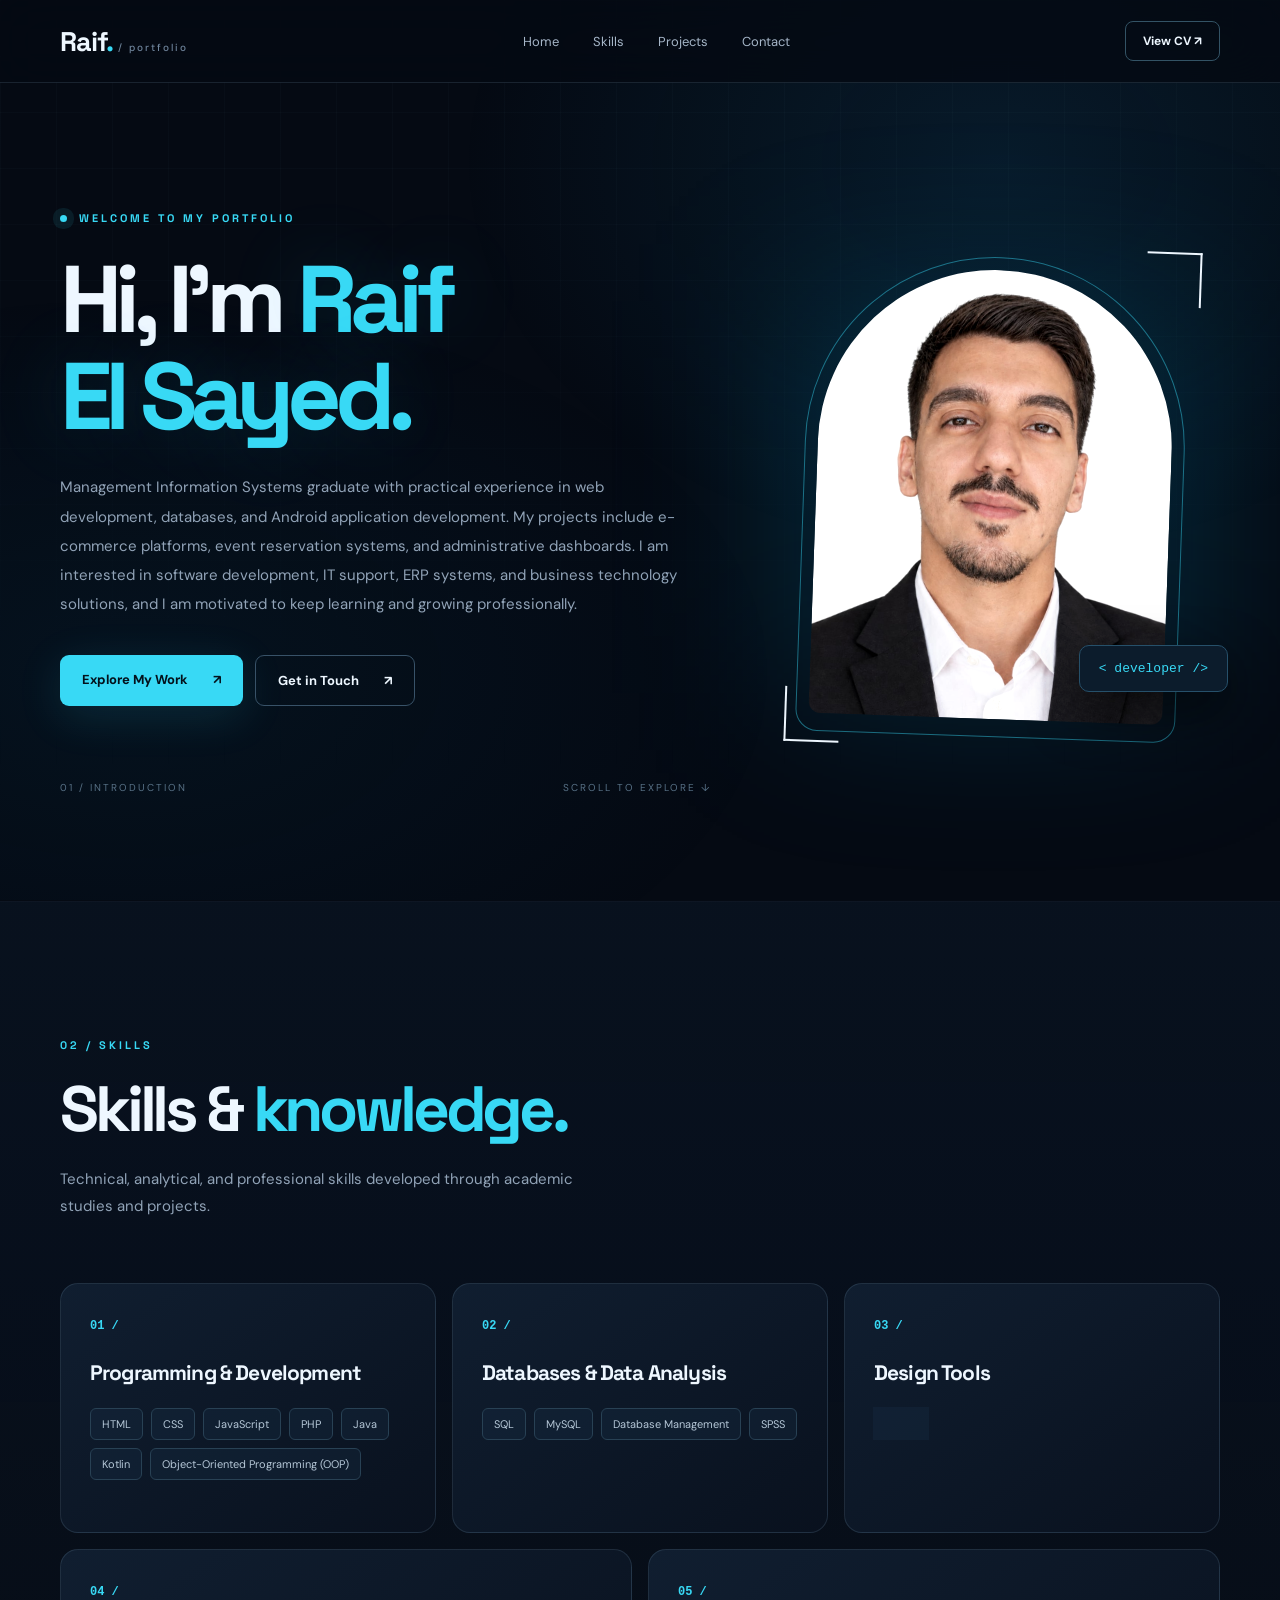
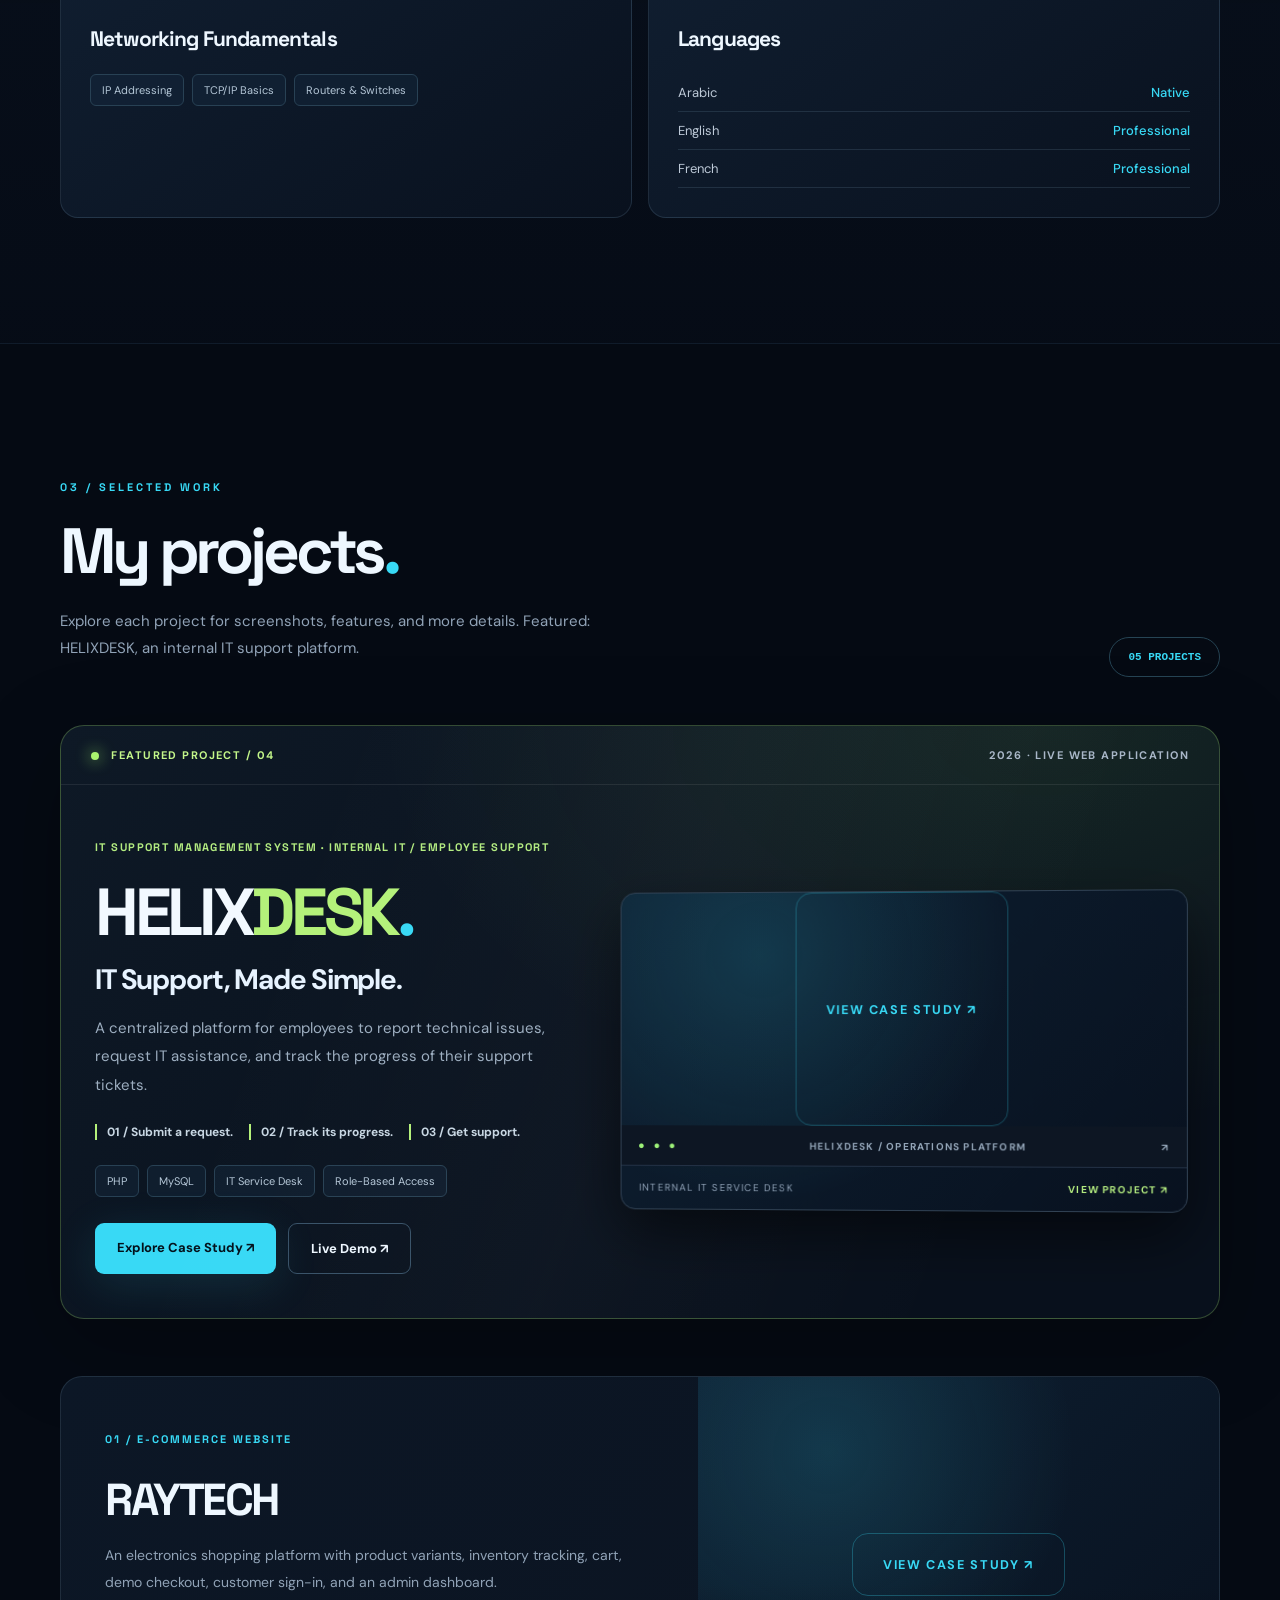
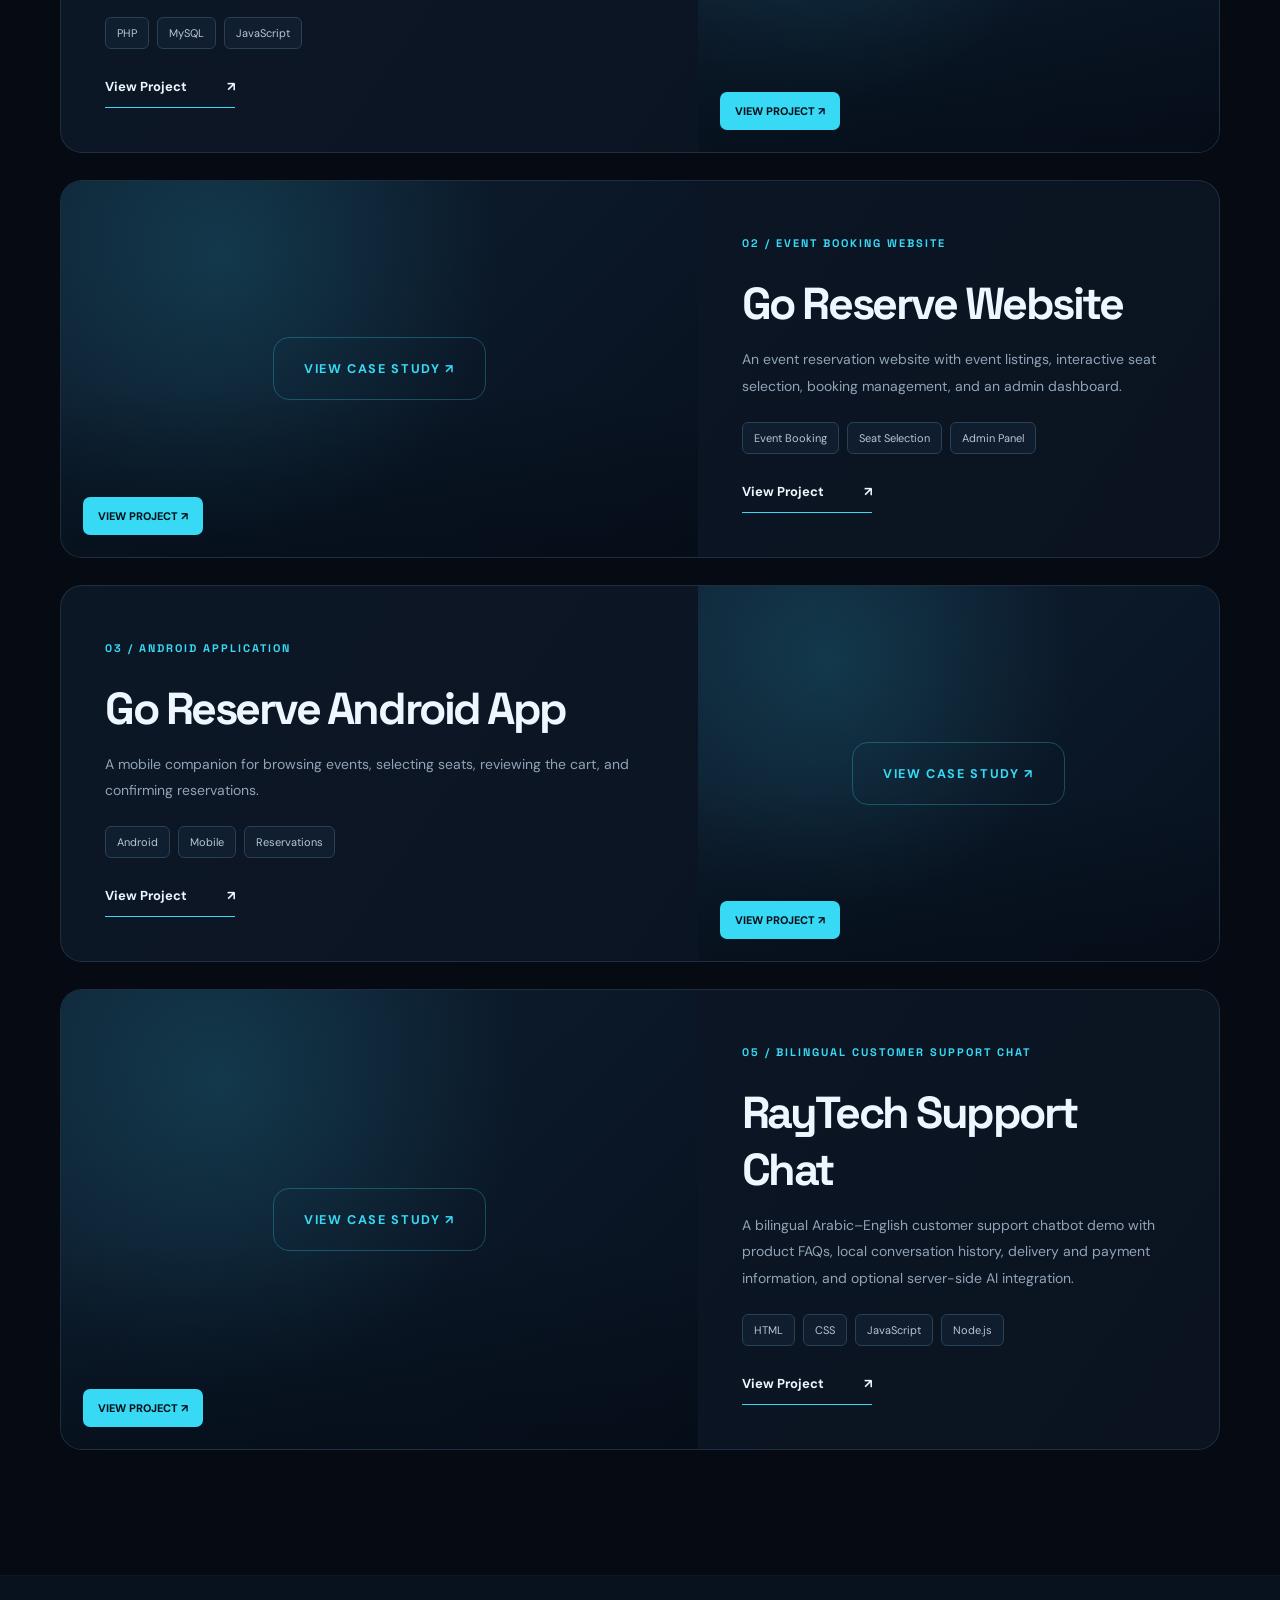
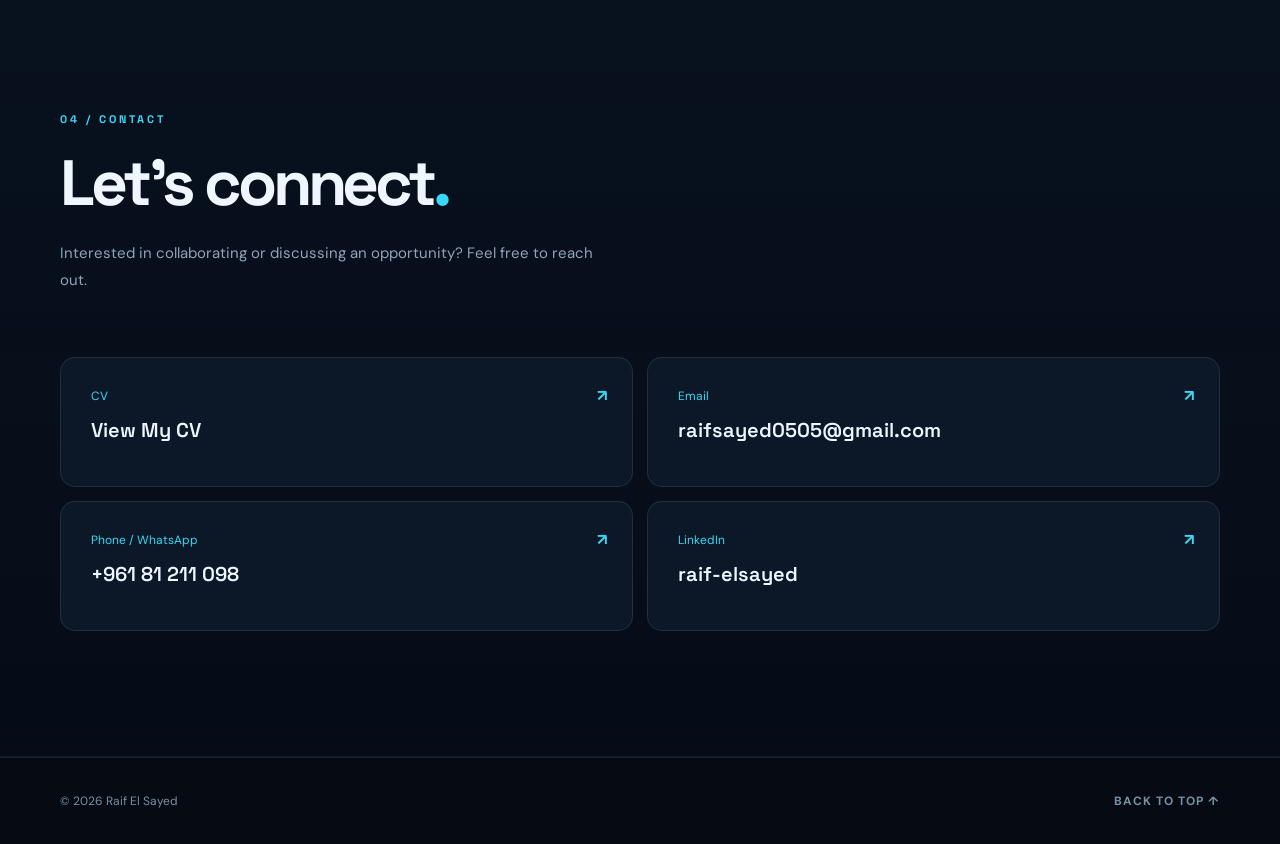
==== commit 6bba81b0: "Add files via upload" ====
--- a/index.html
+++ b/index.html
@@ -1,18 +1,19 @@
-<!doctype html>
+<!DOCTYPE html>
+
 <html lang="en">
 <head>
-<meta charset="utf-8"><meta name="viewport" content="width=device-width,initial-scale=1">
-<meta name="description" content="Raif El Sayed — Management Information Systems graduate, development projects and portfolio.">
+<meta charset="utf-8"/><meta content="width=device-width,initial-scale=1" name="viewport"/>
+<meta content="Raif El Sayed — Management Information Systems graduate, development projects and portfolio." name="description"/>
 <title>Portfolio | Raif El Sayed</title>
-<link rel="preconnect" href="https://fonts.googleapis.com"><link rel="preconnect" href="https://fonts.gstatic.com" crossorigin>
-<link href="https://fonts.googleapis.com/css2?family=DM+Sans:wght@400;500;600;700&family=Space+Grotesk:wght@400;500;600;700&display=swap" rel="stylesheet">
-<link rel="stylesheet" href="style.css"><script src="script.js" defer></script>
+<link href="https://fonts.googleapis.com" rel="preconnect"/><link crossorigin="" href="https://fonts.gstatic.com" rel="preconnect"/>
+<link href="https://fonts.googleapis.com/css2?family=DM+Sans:wght@400;500;600;700&amp;family=Space+Grotesk:wght@400;500;600;700&amp;display=swap" rel="stylesheet"/>
+<link href="style.css" rel="stylesheet"/><script defer="" src="script.js"></script>
 </head>
 <body>
-<div class="cursor-glow" aria-hidden="true"></div><div class="progress" aria-hidden="true"></div>
-<header class="site-header"><div class="container nav-wrap"><a class="brand" href="#home">Raif<span>.</span><small> / portfolio</small></a><button class="menu-toggle" aria-label="Toggle menu" aria-expanded="false">☰</button><nav aria-label="Main navigation"><a href="#home">Home</a><a href="#skills">Skills</a><a href="#projects">Projects</a><a href="#contact">Contact</a></nav><a class="nav-cta" href="RaifELSayed.pdf" target="_blank" rel="noopener">View CV ↗</a></div></header>
+<div aria-hidden="true" class="cursor-glow"></div><div aria-hidden="true" class="progress"></div>
+<header class="site-header"><div class="container nav-wrap"><a class="brand" href="#home">Raif<span>.</span><small> / portfolio</small></a><button aria-expanded="false" aria-label="Toggle menu" class="menu-toggle">☰</button><nav aria-label="Main navigation"><a href="#home">Home</a><a href="#skills">Skills</a><a href="#projects">Projects</a><a href="#contact">Contact</a></nav><a class="nav-cta" href="RaifELSayed.pdf" rel="noopener" target="_blank">View CV ↗</a></div></header>
 <main>
-<section class="hero container" id="home"><div class="hero-copy reveal"><p class="eyebrow"><span class="pulse"></span> WELCOME TO MY PORTFOLIO</p><h1>Hi, I'm <span>Raif<br>El Sayed.</span></h1><p class="lead">Management Information Systems graduate with practical experience in web development, databases, and Android application development. My projects include e-commerce platforms, event reservation systems, and administrative dashboards. I am interested in software development, IT support, ERP systems, and business technology solutions, and I am motivated to keep learning and growing professionally.</p><div class="actions"><a class="button primary" href="#projects">Explore My Work <span>↗</span></a><a class="button secondary" href="#contact">Get in Touch <span>↗</span></a></div><div class="hero-bottom"><span>01 / INTRODUCTION</span><span>SCROLL TO EXPLORE ↓</span></div></div><div class="hero-art reveal"><div class="photo-frame"><img src="raif.jpeg" alt="Portrait of Raif El Sayed"><span class="photo-corner top"></span><span class="photo-corner bottom"></span></div><div class="orbit-label">&lt; developer /&gt;</div><div class="photo-glow"></div></div></section>
+<section class="hero container" id="home"><div class="hero-copy reveal"><p class="eyebrow"><span class="pulse"></span> WELCOME TO MY PORTFOLIO</p><h1>Hi, I'm <span>Raif<br/>El Sayed.</span></h1><p class="lead">Management Information Systems graduate with practical experience in web development, databases, and Android application development. My projects include e-commerce platforms, event reservation systems, and administrative dashboards. I am interested in software development, IT support, ERP systems, and business technology solutions, and I am motivated to keep learning and growing professionally.</p><div class="actions"><a class="button primary" href="#projects">Explore My Work <span>↗</span></a><a class="button secondary" href="#contact">Get in Touch <span>↗</span></a></div><div class="hero-bottom"><span>01 / INTRODUCTION</span><span>SCROLL TO EXPLORE ↓</span></div></div><div class="hero-art reveal"><div class="photo-frame"><img alt="Portrait of Raif El Sayed" src="raif.jpeg"/><span class="photo-corner top"></span><span class="photo-corner bottom"></span></div><div class="orbit-label">&lt; developer /&gt;</div><div class="photo-glow"></div></div></section>
 <section class="section section-soft" id="skills"><div class="container"><div class="section-heading reveal"><div><p class="eyebrow">02 / SKILLS</p><h2>Skills &amp; <em>knowledge.</em></h2><p class="section-subtitle">Technical, analytical, and professional skills developed through academic studies and projects.</p></div></div><div class="skills-grid">
 <article class="skill-card reveal tilt"><span class="card-number">01 /</span><h3>Programming &amp; Development</h3><div class="tags"><span>HTML</span><span>CSS</span><span>JavaScript</span><span>PHP</span><span>Java</span><span>Kotlin</span><span>Object-Oriented Programming (OOP)</span></div></article>
 <article class="skill-card reveal tilt"><span class="card-number">02 /</span><h3>Databases &amp; Data Analysis</h3><div class="tags"><span>SQL</span><span>MySQL</span><span>Database Management</span><span>SPSS</span></div></article>
@@ -20,11 +21,11 @@
 <article class="skill-card reveal tilt"><span class="card-number">04 /</span><h3>Networking Fundamentals</h3><div class="tags"><span>IP Addressing</span><span>TCP/IP Basics</span><span>Routers &amp; Switches</span></div></article>
 <article class="skill-card reveal tilt languages"><span class="card-number">05 /</span><h3>Languages</h3><div class="language-row"><span>Arabic</span><strong>Native</strong></div><div class="language-row"><span>English</span><strong>Professional</strong></div><div class="language-row"><span>French</span><strong>Professional</strong></div></article>
 </div></div></section>
-<section class="section" id="projects"><div class="container"><div class="section-heading reveal"><div><p class="eyebrow">03 / SELECTED WORK</p><h2>My projects<em>.</em></h2><p class="section-subtitle">Explore each project for screenshots, features, and more details. Featured: HELIXDESK, an internal IT support platform.</p></div><span class="project-count">04 PROJECTS</span></div><div class="projects-list"><article class="featured-project reveal" aria-label="Featured project HELIXDESK"><div class="featured-top"><span><i class="live-dot"></i> FEATURED PROJECT / 04</span><span>2026 · LIVE WEB APPLICATION</span></div><div class="featured-layout"><div class="featured-copy"><p class="project-type">IT SUPPORT MANAGEMENT SYSTEM · INTERNAL IT / EMPLOYEE SUPPORT</p><h3>HELIX<span>DESK</span><span class="featured-period">.</span></h3><p class="featured-tagline">IT Support, Made Simple.</p><p class="featured-description">A centralized platform for employees to report technical issues, request IT assistance, and track the progress of their support tickets.</p><div class="featured-steps"><span>01 / Submit a request.</span><span>02 / Track its progress.</span><span>03 / Get support.</span></div><div class="tags"><span>PHP</span><span>MySQL</span><span>IT Service Desk</span><span>Role-Based Access</span></div><div class="featured-actions"><a class="button primary" href="helixdesk.html">Explore Case Study ↗</a><a class="button secondary" href="https://helixdesk.infinityfreeapp.com" target="_blank" rel="noopener noreferrer">Live Demo ↗</a></div></div><a class="featured-visual" href="helixdesk.html" aria-label="Explore HELIXDESK project"><div class="visual-bar"><span class="visual-dots">● ● ●</span><span>HELIXDESK / OPERATIONS PLATFORM</span><span>↗</span></div><img src="helixdesk-dashboard.jpg" alt="HELIXDESK ticket management dashboard with ticket statistics and recent requests" loading="lazy"><span class="visual-caption">INTERNAL IT SERVICE DESK <b>VIEW PROJECT ↗</b></span></a></div></article>
-<article class="project-card reveal"><a class="project-image" href="raytech.html"><img src="raytech-home.jpg" alt="RAYTECH website screenshot" loading="lazy"><span class="image-link">VIEW PROJECT ↗</span></a><div class="project-details"><p class="project-type">01 / E-COMMERCE WEBSITE</p><h3>RAYTECH</h3><p>An electronics shopping platform with product variants, inventory tracking, cart, demo checkout, customer sign-in, and an admin dashboard.</p><div class="tags"><span>PHP</span><span>MySQL</span><span>JavaScript</span></div><a class="project-button" href="raytech.html">View Project <span>↗</span></a></div></article>
-<article class="project-card reveal"><a class="project-image" href="goreserve.html"><img src="goreserve-home.jpg" alt="Go Reserve website screenshot" loading="lazy"><span class="image-link">VIEW PROJECT ↗</span></a><div class="project-details"><p class="project-type">02 / EVENT BOOKING WEBSITE</p><h3>Go Reserve Website</h3><p>An event reservation website with event listings, interactive seat selection, booking management, and an admin dashboard.</p><div class="tags"><span>Event Booking</span><span>Seat Selection</span><span>Admin Panel</span></div><a class="project-button" href="goreserve.html">View Project <span>↗</span></a></div></article>
-<article class="project-card reveal"><a class="project-image android-image" href="android.html"><img src="android-events.jpg" alt="Go Reserve Android application screenshot" loading="lazy"><span class="image-link">VIEW PROJECT ↗</span></a><div class="project-details"><p class="project-type">03 / ANDROID APPLICATION</p><h3>Go Reserve Android App</h3><p>A mobile companion for browsing events, selecting seats, reviewing the cart, and confirming reservations.</p><div class="tags"><span>Android</span><span>Mobile</span><span>Reservations</span></div><a class="project-button" href="android.html">View Project <span>↗</span></a></div></article>
-</div></div></section>
-<section class="section section-soft" id="contact"><div class="container"><div class="section-heading reveal"><div><p class="eyebrow">04 / CONTACT</p><h2>Let's connect<em>.</em></h2><p class="section-subtitle">Interested in collaborating or discussing an opportunity? Feel free to reach out.</p></div></div><div class="contact-grid reveal"><a class="contact-link" href="RaifELSayed.pdf" target="_blank" rel="noopener"><span>CV</span><strong>View My CV</strong><b>↗</b></a><a class="contact-link" href="mailto:raifsayed0505@gmail.com"><span>Email</span><strong>raifsayed0505@gmail.com</strong><b>↗</b></a><a class="contact-link" href="tel:+96181211098"><span>Phone / WhatsApp</span><strong>+961 81 211 098</strong><b>↗</b></a><a class="contact-link" href="https://www.linkedin.com/in/raif-elsayed/" target="_blank" rel="noopener noreferrer"><span>LinkedIn</span><strong>raif-elsayed</strong><b>↗</b></a></div></div></section>
+<section class="section" id="projects"><div class="container"><div class="section-heading reveal"><div><p class="eyebrow">03 / SELECTED WORK</p><h2>My projects<em>.</em></h2><p class="section-subtitle">Explore each project for screenshots, features, and more details. Featured: HELIXDESK, an internal IT support platform.</p></div><span class="project-count">05 PROJECTS</span></div><div class="projects-list"><article aria-label="Featured project HELIXDESK" class="featured-project reveal"><div class="featured-top"><span><i class="live-dot"></i> FEATURED PROJECT / 04</span><span>2026 · LIVE WEB APPLICATION</span></div><div class="featured-layout"><div class="featured-copy"><p class="project-type">IT SUPPORT MANAGEMENT SYSTEM · INTERNAL IT / EMPLOYEE SUPPORT</p><h3>HELIX<span>DESK</span><span class="featured-period">.</span></h3><p class="featured-tagline">IT Support, Made Simple.</p><p class="featured-description">A centralized platform for employees to report technical issues, request IT assistance, and track the progress of their support tickets.</p><div class="featured-steps"><span>01 / Submit a request.</span><span>02 / Track its progress.</span><span>03 / Get support.</span></div><div class="tags"><span>PHP</span><span>MySQL</span><span>IT Service Desk</span><span>Role-Based Access</span></div><div class="featured-actions"><a class="button primary" href="helixdesk.html">Explore Case Study ↗</a><a class="button secondary" href="https://helixdesk.infinityfreeapp.com" rel="noopener noreferrer" target="_blank">Live Demo ↗</a></div></div><a aria-label="Explore HELIXDESK project" class="featured-visual" href="helixdesk.html"><div class="project-preview-mark">VIEW CASE STUDY  ↗</div><div class="visual-bar"><span class="visual-dots">● ● ●</span><span>HELIXDESK / OPERATIONS PLATFORM</span><span>↗</span></div><span class="visual-caption">INTERNAL IT SERVICE DESK <b>VIEW PROJECT ↗</b></span></a></div></article>
+<article class="project-card reveal"><a class="project-image" href="raytech.html"><div class="project-preview-mark">VIEW CASE STUDY  ↗</div><span class="image-link">VIEW PROJECT ↗</span></a><div class="project-details"><p class="project-type">01 / E-COMMERCE WEBSITE</p><h3>RAYTECH</h3><p>An electronics shopping platform with product variants, inventory tracking, cart, demo checkout, customer sign-in, and an admin dashboard.</p><div class="tags"><span>PHP</span><span>MySQL</span><span>JavaScript</span></div><a class="project-button" href="raytech.html">View Project <span>↗</span></a></div></article>
+<article class="project-card reveal"><a class="project-image" href="goreserve.html"><div class="project-preview-mark">VIEW CASE STUDY  ↗</div><span class="image-link">VIEW PROJECT ↗</span></a><div class="project-details"><p class="project-type">02 / EVENT BOOKING WEBSITE</p><h3>Go Reserve Website</h3><p>An event reservation website with event listings, interactive seat selection, booking management, and an admin dashboard.</p><div class="tags"><span>Event Booking</span><span>Seat Selection</span><span>Admin Panel</span></div><a class="project-button" href="goreserve.html">View Project <span>↗</span></a></div></article>
+<article class="project-card reveal"><a class="project-image android-image" href="android.html"><div class="project-preview-mark">VIEW CASE STUDY  ↗</div><span class="image-link">VIEW PROJECT ↗</span></a><div class="project-details"><p class="project-type">03 / ANDROID APPLICATION</p><h3>Go Reserve Android App</h3><p>A mobile companion for browsing events, selecting seats, reviewing the cart, and confirming reservations.</p><div class="tags"><span>Android</span><span>Mobile</span><span>Reservations</span></div><a class="project-button" href="android.html">View Project <span>↗</span></a></div></article>
+<article class="project-card reveal"><a aria-label="View RayTech Support Chat project" class="project-image" href="raytech-support.html"><div class="project-preview-mark">VIEW CASE STUDY ↗</div><span class="image-link">VIEW PROJECT ↗</span></a><div class="project-details"><p class="project-type">05 / BILINGUAL CUSTOMER SUPPORT CHAT</p><h3>RayTech Support Chat</h3><p>A bilingual Arabic–English customer support chatbot demo with product FAQs, local conversation history, delivery and payment information, and optional server-side AI integration.</p><div class="tags"><span>HTML</span><span>CSS</span><span>JavaScript</span><span>Node.js</span></div><a class="project-button" href="raytech-support.html">View Project <span>↗</span></a></div></article></div></div></section>
+<section class="section section-soft" id="contact"><div class="container"><div class="section-heading reveal"><div><p class="eyebrow">04 / CONTACT</p><h2>Let's connect<em>.</em></h2><p class="section-subtitle">Interested in collaborating or discussing an opportunity? Feel free to reach out.</p></div></div><div class="contact-grid reveal"><a class="contact-link" href="RaifELSayed.pdf" rel="noopener" target="_blank"><span>CV</span><strong>View My CV</strong><b>↗</b></a><a class="contact-link" href="mailto:raifsayed0505@gmail.com"><span>Email</span><strong>raifsayed0505@gmail.com</strong><b>↗</b></a><a class="contact-link" href="tel:+96181211098"><span>Phone / WhatsApp</span><strong>+961 81 211 098</strong><b>↗</b></a><a class="contact-link" href="https://www.linkedin.com/in/raif-elsayed/" rel="noopener noreferrer" target="_blank"><span>LinkedIn</span><strong>raif-elsayed</strong><b>↗</b></a></div></div></section>
 </main><footer class="site-footer"><div class="container footer-inner"><span>© 2026 Raif El Sayed</span><a href="#home">BACK TO TOP ↑</a></div></footer>
 </body></html>
--- a/style.css
+++ b/style.css
@@ -916,3 +916,11 @@
 @media(max-width:900px){.featured-layout{grid-template-columns:1fr;gap:26px}.featured-visual{transform:none}.featured-visual:hover{transform:translateY(-3px)}}
 @media(max-width:600px){.featured-top{padding:17px;font-size:9px;flex-wrap:wrap}.featured-layout{padding:25px 18px}.featured-copy h3{font-size:clamp(39px,10vw,56px)}.featured-actions .button{flex:1;justify-content:center;white-space:nowrap;font-size:12px}.featured-steps{flex-direction:column}.visual-bar{font-size:8px;padding:10px}.visual-caption{font-size:9px}.helix-intro{padding-bottom:40px}.helix-intro h1{font-size:clamp(45px,11.5vw,72px)}.helix-overline{font-size:9px;line-height:2}.showcase-footer{justify-content:flex-start}.helix-overview{padding-top:45px}.helix-endcap{margin-top:55px;padding:55px 15px}}
 @media(prefers-reduced-motion:reduce){.live-dot{animation:none}}
+
+/* Project screenshots appear only on project detail pages. */
+#projects .project-image, #projects .featured-visual {background:radial-gradient(circle at 25% 20%,rgba(56,217,245,.15),transparent 50%),linear-gradient(135deg,#0e2032,#08111f);}
+#projects .project-preview-mark {position:relative;z-index:2;display:grid;place-items:center;margin:auto;padding:22px 30px;border:1px solid rgba(56,217,245,.28);border-radius:16px;color:#38d9f5;letter-spacing:.13em;font-size:.79rem;font-weight:700;text-align:center;transition:transform .3s,border-color .3s;}
+#projects a:hover .project-preview-mark {transform:translateY(-4px);border-color:#38d9f5;}
+#projects .featured-visual {min-height:320px;display:flex;flex-direction:column;}
+#projects .featured-visual .project-preview-mark {flex:1;}
+.project-gallery .screenshots-grid img {object-fit:contain;object-position:center;}
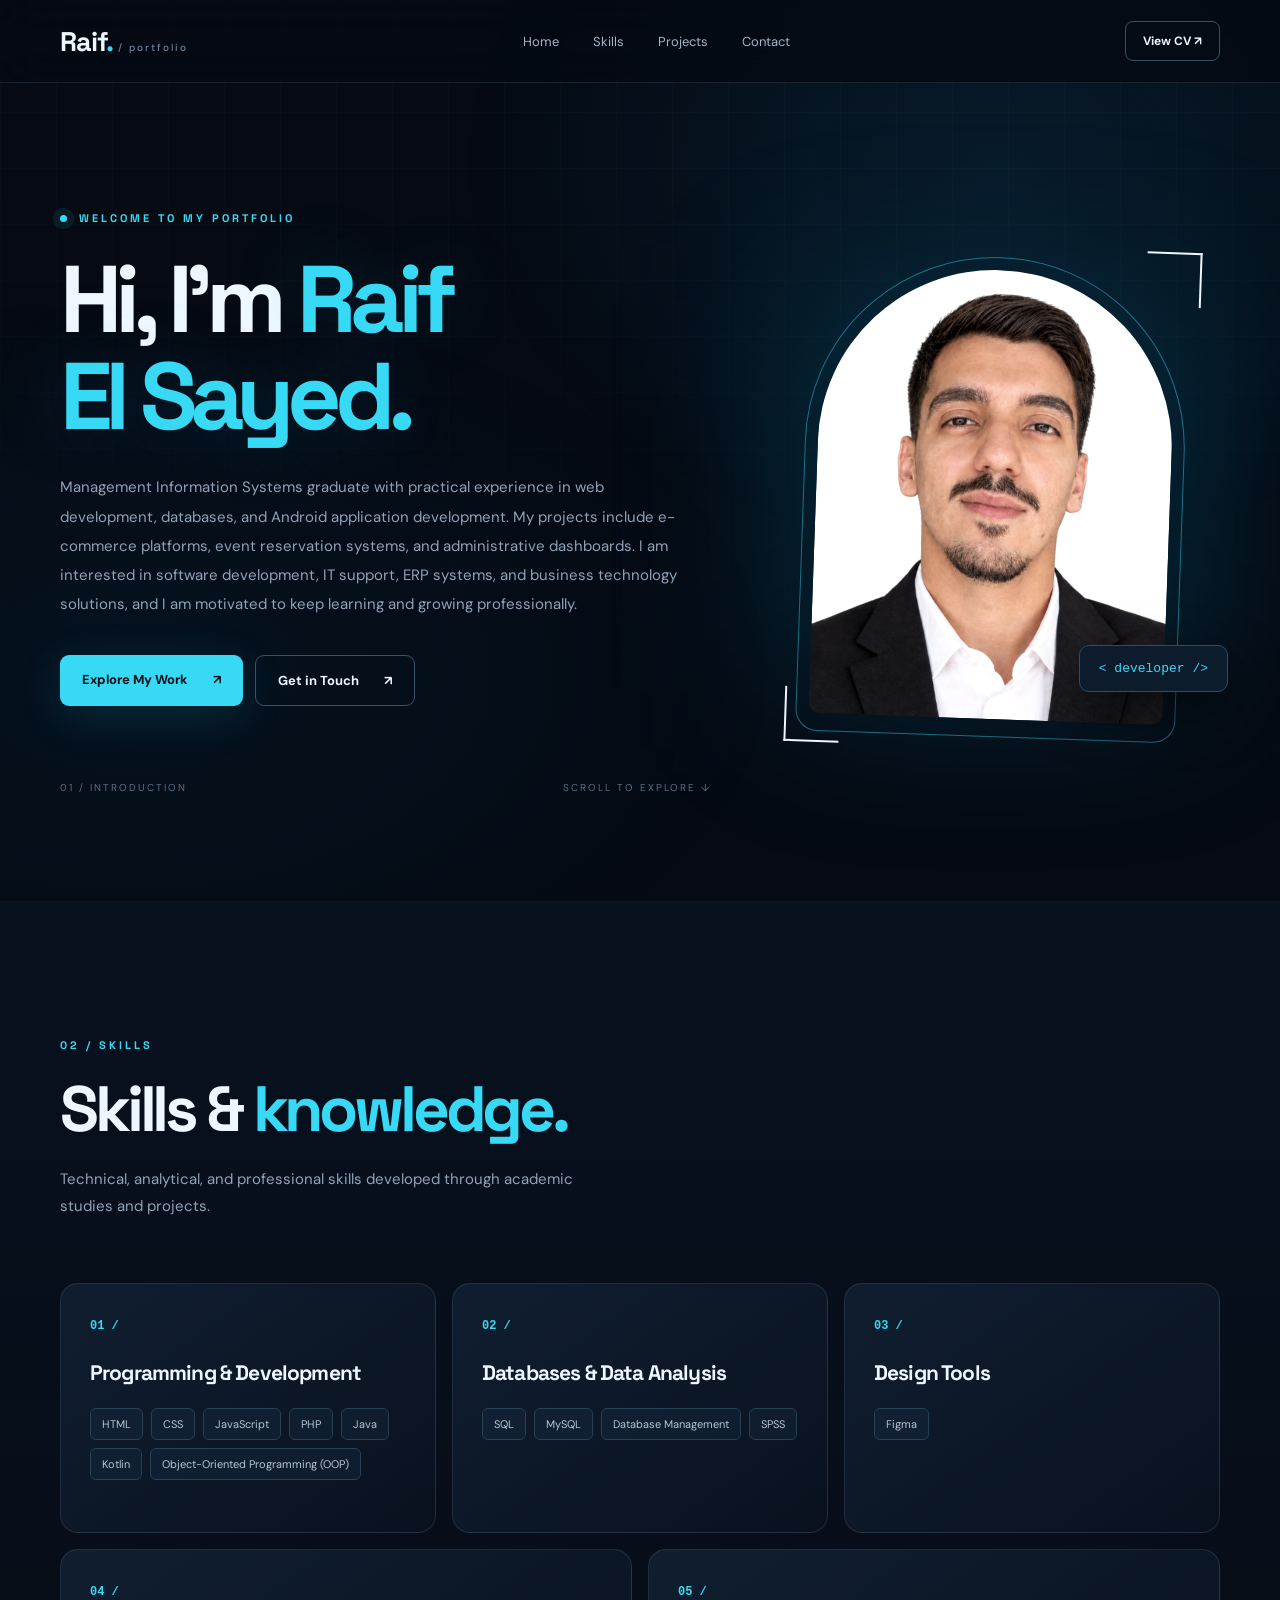
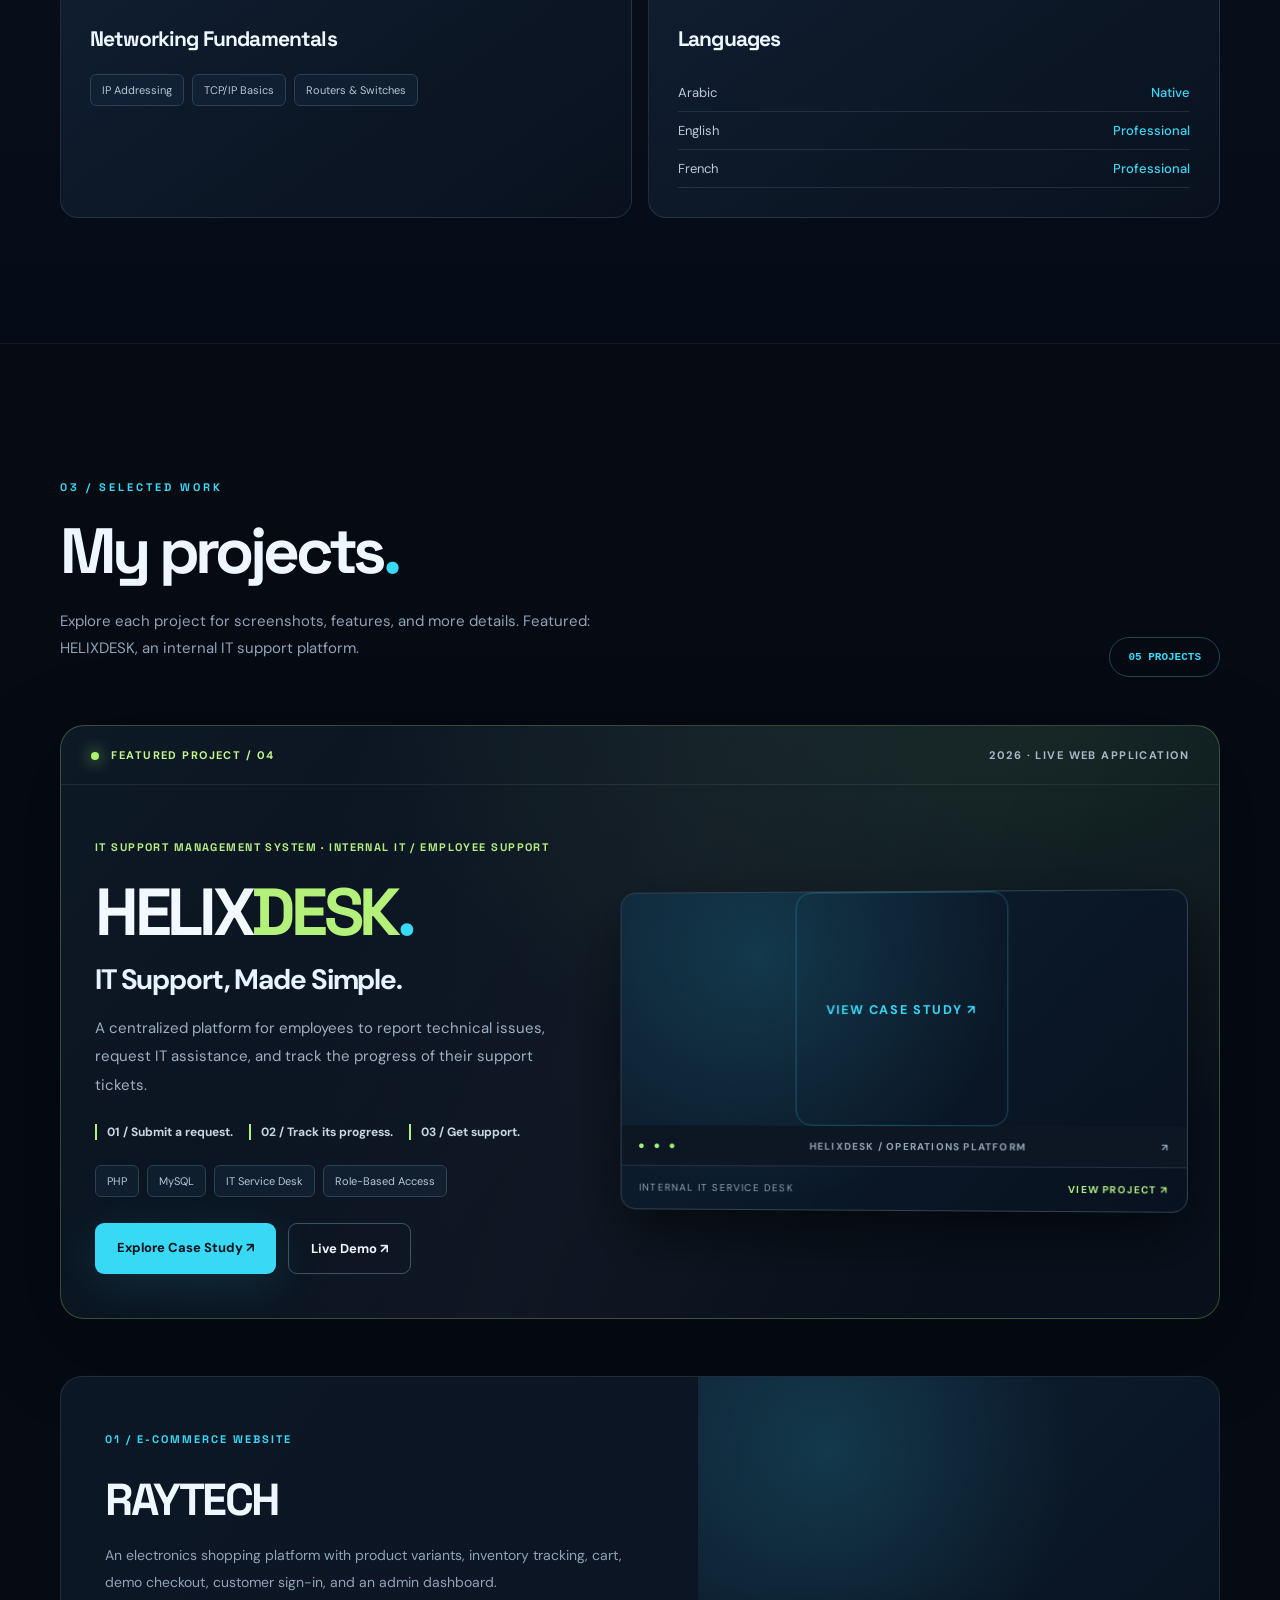
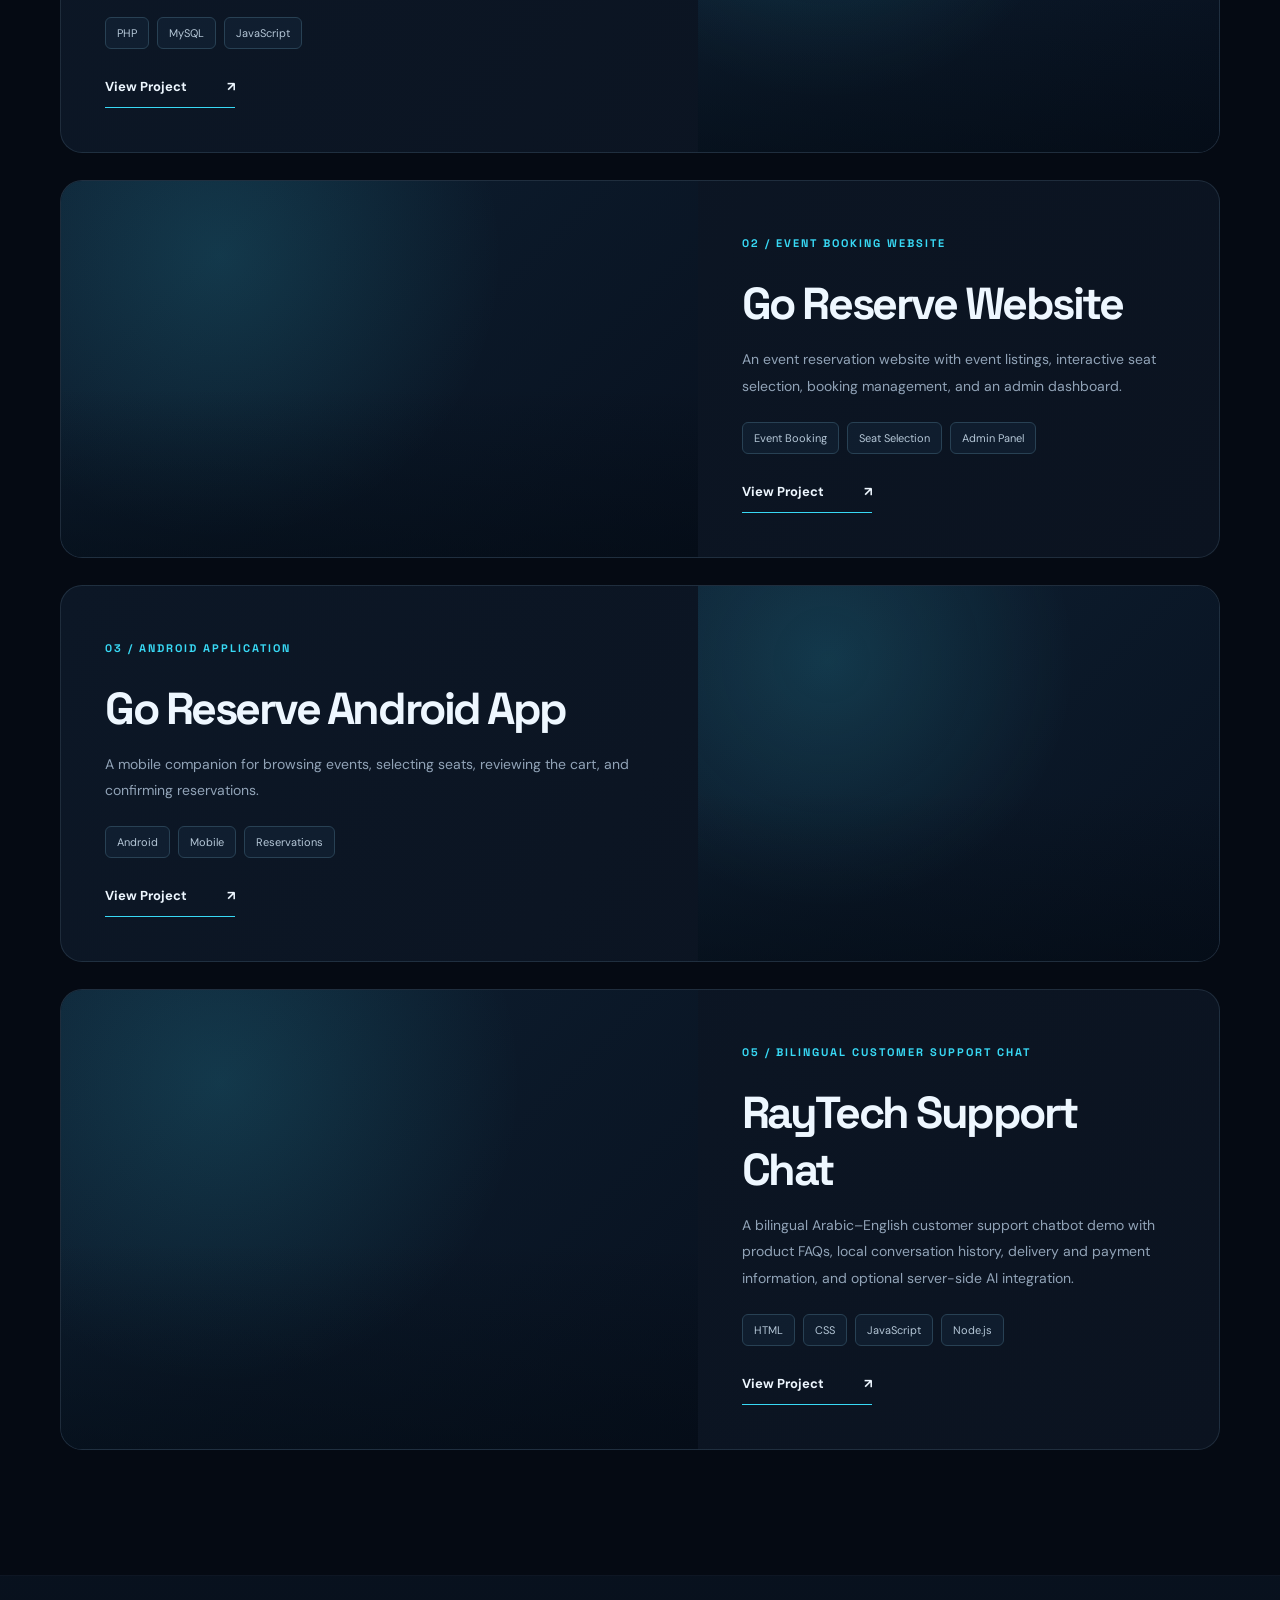
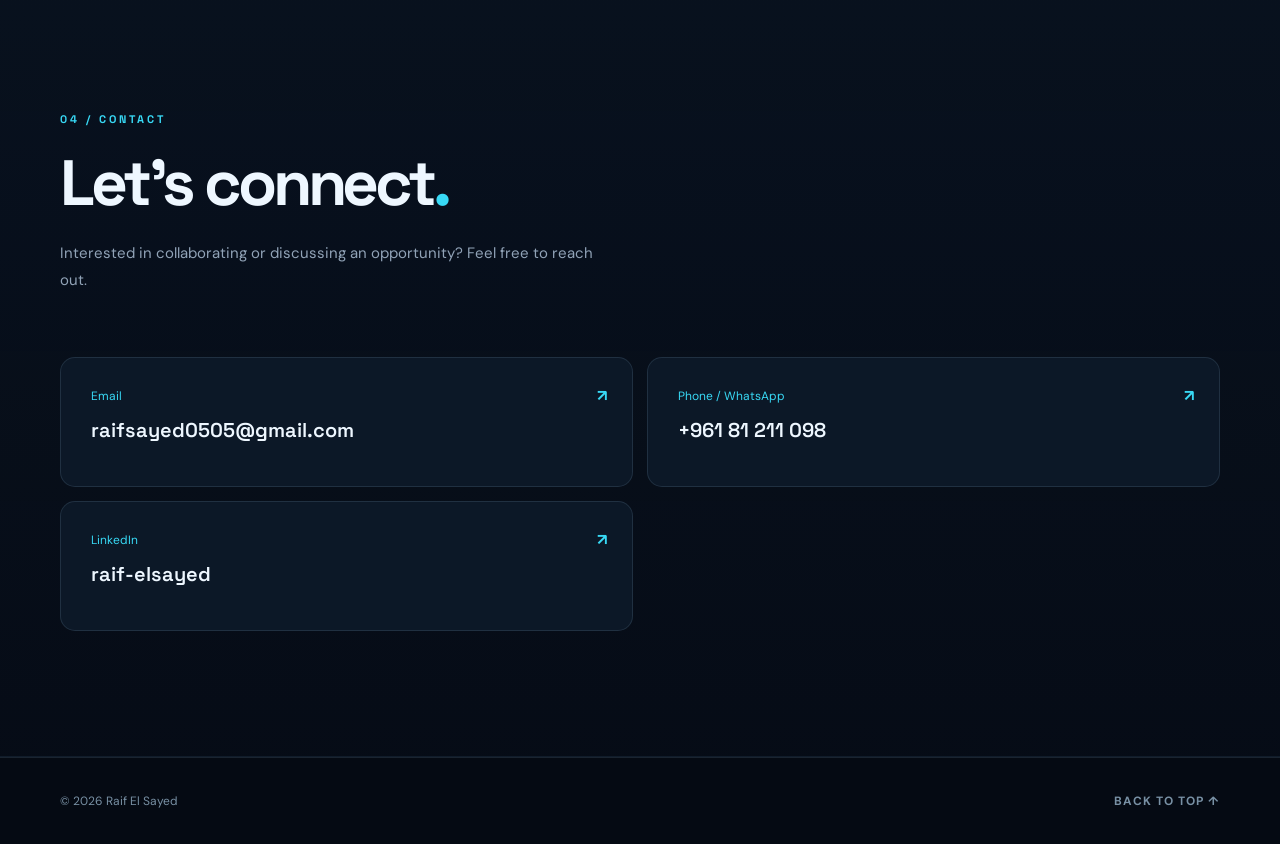
==== commit e5aae347: "Update index.html" ====
--- a/index.html
+++ b/index.html
@@ -1,31 +1,416 @@
 <!DOCTYPE html>
-
 <html lang="en">
 <head>
-<meta charset="utf-8"/><meta content="width=device-width,initial-scale=1" name="viewport"/>
-<meta content="Raif El Sayed — Management Information Systems graduate, development projects and portfolio." name="description"/>
-<title>Portfolio | Raif El Sayed</title>
-<link href="https://fonts.googleapis.com" rel="preconnect"/><link crossorigin="" href="https://fonts.gstatic.com" rel="preconnect"/>
-<link href="https://fonts.googleapis.com/css2?family=DM+Sans:wght@400;500;600;700&amp;family=Space+Grotesk:wght@400;500;600;700&amp;display=swap" rel="stylesheet"/>
-<link href="style.css" rel="stylesheet"/><script defer="" src="script.js"></script>
+    <meta charset="UTF-8">
+    <meta name="viewport" content="width=device-width, initial-scale=1.0">
+    <meta name="description" content="Raif El Sayed — Management Information Systems graduate, development projects and portfolio.">
+
+    <title>Portfolio | Raif El Sayed</title>
+
+    <link rel="preconnect" href="https://fonts.googleapis.com">
+    <link rel="preconnect" href="https://fonts.gstatic.com" crossorigin>
+
+    <link href="https://fonts.googleapis.com/css2?family=DM+Sans:wght@400;500;600;700&family=Space+Grotesk:wght@400;500;600;700&display=swap" rel="stylesheet">
+
+    <link rel="stylesheet" href="style.css">
+    <script defer src="script.js"></script>
 </head>
+
 <body>
-<div aria-hidden="true" class="cursor-glow"></div><div aria-hidden="true" class="progress"></div>
-<header class="site-header"><div class="container nav-wrap"><a class="brand" href="#home">Raif<span>.</span><small> / portfolio</small></a><button aria-expanded="false" aria-label="Toggle menu" class="menu-toggle">☰</button><nav aria-label="Main navigation"><a href="#home">Home</a><a href="#skills">Skills</a><a href="#projects">Projects</a><a href="#contact">Contact</a></nav><a class="nav-cta" href="RaifELSayed.pdf" rel="noopener" target="_blank">View CV ↗</a></div></header>
-<main>
-<section class="hero container" id="home"><div class="hero-copy reveal"><p class="eyebrow"><span class="pulse"></span> WELCOME TO MY PORTFOLIO</p><h1>Hi, I'm <span>Raif<br/>El Sayed.</span></h1><p class="lead">Management Information Systems graduate with practical experience in web development, databases, and Android application development. My projects include e-commerce platforms, event reservation systems, and administrative dashboards. I am interested in software development, IT support, ERP systems, and business technology solutions, and I am motivated to keep learning and growing professionally.</p><div class="actions"><a class="button primary" href="#projects">Explore My Work <span>↗</span></a><a class="button secondary" href="#contact">Get in Touch <span>↗</span></a></div><div class="hero-bottom"><span>01 / INTRODUCTION</span><span>SCROLL TO EXPLORE ↓</span></div></div><div class="hero-art reveal"><div class="photo-frame"><img alt="Portrait of Raif El Sayed" src="raif.jpeg"/><span class="photo-corner top"></span><span class="photo-corner bottom"></span></div><div class="orbit-label">&lt; developer /&gt;</div><div class="photo-glow"></div></div></section>
-<section class="section section-soft" id="skills"><div class="container"><div class="section-heading reveal"><div><p class="eyebrow">02 / SKILLS</p><h2>Skills &amp; <em>knowledge.</em></h2><p class="section-subtitle">Technical, analytical, and professional skills developed through academic studies and projects.</p></div></div><div class="skills-grid">
-<article class="skill-card reveal tilt"><span class="card-number">01 /</span><h3>Programming &amp; Development</h3><div class="tags"><span>HTML</span><span>CSS</span><span>JavaScript</span><span>PHP</span><span>Java</span><span>Kotlin</span><span>Object-Oriented Programming (OOP)</span></div></article>
-<article class="skill-card reveal tilt"><span class="card-number">02 /</span><h3>Databases &amp; Data Analysis</h3><div class="tags"><span>SQL</span><span>MySQL</span><span>Database Management</span><span>SPSS</span></div></article>
-<article class="skill-card reveal tilt"><span class="card-number">03 /</span><h3>Design Tools</h3><div class="tags"><span>Figma</span></div></article>
-<article class="skill-card reveal tilt"><span class="card-number">04 /</span><h3>Networking Fundamentals</h3><div class="tags"><span>IP Addressing</span><span>TCP/IP Basics</span><span>Routers &amp; Switches</span></div></article>
-<article class="skill-card reveal tilt languages"><span class="card-number">05 /</span><h3>Languages</h3><div class="language-row"><span>Arabic</span><strong>Native</strong></div><div class="language-row"><span>English</span><strong>Professional</strong></div><div class="language-row"><span>French</span><strong>Professional</strong></div></article>
-</div></div></section>
-<section class="section" id="projects"><div class="container"><div class="section-heading reveal"><div><p class="eyebrow">03 / SELECTED WORK</p><h2>My projects<em>.</em></h2><p class="section-subtitle">Explore each project for screenshots, features, and more details. Featured: HELIXDESK, an internal IT support platform.</p></div><span class="project-count">05 PROJECTS</span></div><div class="projects-list"><article aria-label="Featured project HELIXDESK" class="featured-project reveal"><div class="featured-top"><span><i class="live-dot"></i> FEATURED PROJECT / 04</span><span>2026 · LIVE WEB APPLICATION</span></div><div class="featured-layout"><div class="featured-copy"><p class="project-type">IT SUPPORT MANAGEMENT SYSTEM · INTERNAL IT / EMPLOYEE SUPPORT</p><h3>HELIX<span>DESK</span><span class="featured-period">.</span></h3><p class="featured-tagline">IT Support, Made Simple.</p><p class="featured-description">A centralized platform for employees to report technical issues, request IT assistance, and track the progress of their support tickets.</p><div class="featured-steps"><span>01 / Submit a request.</span><span>02 / Track its progress.</span><span>03 / Get support.</span></div><div class="tags"><span>PHP</span><span>MySQL</span><span>IT Service Desk</span><span>Role-Based Access</span></div><div class="featured-actions"><a class="button primary" href="helixdesk.html">Explore Case Study ↗</a><a class="button secondary" href="https://helixdesk.infinityfreeapp.com" rel="noopener noreferrer" target="_blank">Live Demo ↗</a></div></div><a aria-label="Explore HELIXDESK project" class="featured-visual" href="helixdesk.html"><div class="project-preview-mark">VIEW CASE STUDY  ↗</div><div class="visual-bar"><span class="visual-dots">● ● ●</span><span>HELIXDESK / OPERATIONS PLATFORM</span><span>↗</span></div><span class="visual-caption">INTERNAL IT SERVICE DESK <b>VIEW PROJECT ↗</b></span></a></div></article>
-<article class="project-card reveal"><a class="project-image" href="raytech.html"><div class="project-preview-mark">VIEW CASE STUDY  ↗</div><span class="image-link">VIEW PROJECT ↗</span></a><div class="project-details"><p class="project-type">01 / E-COMMERCE WEBSITE</p><h3>RAYTECH</h3><p>An electronics shopping platform with product variants, inventory tracking, cart, demo checkout, customer sign-in, and an admin dashboard.</p><div class="tags"><span>PHP</span><span>MySQL</span><span>JavaScript</span></div><a class="project-button" href="raytech.html">View Project <span>↗</span></a></div></article>
-<article class="project-card reveal"><a class="project-image" href="goreserve.html"><div class="project-preview-mark">VIEW CASE STUDY  ↗</div><span class="image-link">VIEW PROJECT ↗</span></a><div class="project-details"><p class="project-type">02 / EVENT BOOKING WEBSITE</p><h3>Go Reserve Website</h3><p>An event reservation website with event listings, interactive seat selection, booking management, and an admin dashboard.</p><div class="tags"><span>Event Booking</span><span>Seat Selection</span><span>Admin Panel</span></div><a class="project-button" href="goreserve.html">View Project <span>↗</span></a></div></article>
-<article class="project-card reveal"><a class="project-image android-image" href="android.html"><div class="project-preview-mark">VIEW CASE STUDY  ↗</div><span class="image-link">VIEW PROJECT ↗</span></a><div class="project-details"><p class="project-type">03 / ANDROID APPLICATION</p><h3>Go Reserve Android App</h3><p>A mobile companion for browsing events, selecting seats, reviewing the cart, and confirming reservations.</p><div class="tags"><span>Android</span><span>Mobile</span><span>Reservations</span></div><a class="project-button" href="android.html">View Project <span>↗</span></a></div></article>
-<article class="project-card reveal"><a aria-label="View RayTech Support Chat project" class="project-image" href="raytech-support.html"><div class="project-preview-mark">VIEW CASE STUDY ↗</div><span class="image-link">VIEW PROJECT ↗</span></a><div class="project-details"><p class="project-type">05 / BILINGUAL CUSTOMER SUPPORT CHAT</p><h3>RayTech Support Chat</h3><p>A bilingual Arabic–English customer support chatbot demo with product FAQs, local conversation history, delivery and payment information, and optional server-side AI integration.</p><div class="tags"><span>HTML</span><span>CSS</span><span>JavaScript</span><span>Node.js</span></div><a class="project-button" href="raytech-support.html">View Project <span>↗</span></a></div></article></div></div></section>
-<section class="section section-soft" id="contact"><div class="container"><div class="section-heading reveal"><div><p class="eyebrow">04 / CONTACT</p><h2>Let's connect<em>.</em></h2><p class="section-subtitle">Interested in collaborating or discussing an opportunity? Feel free to reach out.</p></div></div><div class="contact-grid reveal"><a class="contact-link" href="RaifELSayed.pdf" rel="noopener" target="_blank"><span>CV</span><strong>View My CV</strong><b>↗</b></a><a class="contact-link" href="mailto:raifsayed0505@gmail.com"><span>Email</span><strong>raifsayed0505@gmail.com</strong><b>↗</b></a><a class="contact-link" href="tel:+96181211098"><span>Phone / WhatsApp</span><strong>+961 81 211 098</strong><b>↗</b></a><a class="contact-link" href="https://www.linkedin.com/in/raif-elsayed/" rel="noopener noreferrer" target="_blank"><span>LinkedIn</span><strong>raif-elsayed</strong><b>↗</b></a></div></div></section>
-</main><footer class="site-footer"><div class="container footer-inner"><span>© 2026 Raif El Sayed</span><a href="#home">BACK TO TOP ↑</a></div></footer>
-</body></html>
+
+    <div class="cursor-glow" aria-hidden="true"></div>
+    <div class="progress" aria-hidden="true"></div>
+
+    <!-- Navigation -->
+    <header class="site-header">
+        <div class="container nav-wrap">
+
+            <a class="brand" href="#home">
+                Raif<span>.</span>
+                <small> / portfolio</small>
+            </a>
+
+            <button class="menu-toggle" aria-expanded="false" aria-label="Toggle menu">
+                ☰
+            </button>
+
+            <nav aria-label="Main navigation">
+                <a href="#home">Home</a>
+                <a href="#skills">Skills</a>
+                <a href="#projects">Projects</a>
+                <a href="#contact">Contact</a>
+            </nav>
+
+            <a class="nav-cta" href="RaifELSayed.pdf" target="_blank" rel="noopener">
+                View CV ↗
+            </a>
+
+        </div>
+    </header>
+
+    <main>
+
+        <!-- Hero -->
+        <section class="hero container" id="home">
+
+            <div class="hero-copy reveal">
+                <p class="eyebrow">
+                    <span class="pulse"></span>
+                    WELCOME TO MY PORTFOLIO
+                </p>
+
+                <h1>
+                    Hi, I'm
+                    <span>Raif<br>El Sayed.</span>
+                </h1>
+
+                <p class="lead">
+                    Management Information Systems graduate with practical experience in web development, databases, and Android application development. My projects include e-commerce platforms, event reservation systems, and administrative dashboards. I am interested in software development, IT support, ERP systems, and business technology solutions, and I am motivated to keep learning and growing professionally.
+                </p>
+
+                <div class="actions">
+                    <a class="button primary" href="#projects">
+                        Explore My Work <span>↗</span>
+                    </a>
+
+                    <a class="button secondary" href="#contact">
+                        Get in Touch <span>↗</span>
+                    </a>
+                </div>
+
+                <div class="hero-bottom">
+                    <span>01 / INTRODUCTION</span>
+                    <span>SCROLL TO EXPLORE ↓</span>
+                </div>
+            </div>
+
+            <div class="hero-art reveal">
+                <div class="photo-frame">
+                    <img src="raif.jpeg" alt="Portrait of Raif El Sayed">
+                    <span class="photo-corner top"></span>
+                    <span class="photo-corner bottom"></span>
+                </div>
+
+                <div class="orbit-label">&lt; developer /&gt;</div>
+                <div class="photo-glow"></div>
+            </div>
+
+        </section>
+
+        <!-- Skills -->
+        <section class="section section-soft" id="skills">
+            <div class="container">
+
+                <div class="section-heading reveal">
+                    <div>
+                        <p class="eyebrow">02 / SKILLS</p>
+                        <h2>Skills &amp; <em>knowledge.</em></h2>
+                        <p class="section-subtitle">
+                            Technical, analytical, and professional skills developed through academic studies and projects.
+                        </p>
+                    </div>
+                </div>
+
+                <div class="skills-grid">
+
+                    <article class="skill-card reveal tilt">
+                        <span class="card-number">01 /</span>
+                        <h3>Programming &amp; Development</h3>
+                        <div class="tags">
+                            <span>HTML</span>
+                            <span>CSS</span>
+                            <span>JavaScript</span>
+                            <span>PHP</span>
+                            <span>Java</span>
+                            <span>Kotlin</span>
+                            <span>Object-Oriented Programming (OOP)</span>
+                        </div>
+                    </article>
+
+                    <article class="skill-card reveal tilt">
+                        <span class="card-number">02 /</span>
+                        <h3>Databases &amp; Data Analysis</h3>
+                        <div class="tags">
+                            <span>SQL</span>
+                            <span>MySQL</span>
+                            <span>Database Management</span>
+                            <span>SPSS</span>
+                        </div>
+                    </article>
+
+                    <article class="skill-card reveal tilt">
+                        <span class="card-number">03 /</span>
+                        <h3>Design Tools</h3>
+                        <div class="tags">
+                            <span>Figma</span>
+                        </div>
+                    </article>
+
+                    <article class="skill-card reveal tilt">
+                        <span class="card-number">04 /</span>
+                        <h3>Networking Fundamentals</h3>
+                        <div class="tags">
+                            <span>IP Addressing</span>
+                            <span>TCP/IP Basics</span>
+                            <span>Routers &amp; Switches</span>
+                        </div>
+                    </article>
+
+                    <article class="skill-card reveal tilt languages">
+                        <span class="card-number">05 /</span>
+                        <h3>Languages</h3>
+
+                        <div class="language-row">
+                            <span>Arabic</span>
+                            <strong>Native</strong>
+                        </div>
+
+                        <div class="language-row">
+                            <span>English</span>
+                            <strong>Professional</strong>
+                        </div>
+
+                        <div class="language-row">
+                            <span>French</span>
+                            <strong>Professional</strong>
+                        </div>
+                    </article>
+
+                </div>
+            </div>
+        </section>
+
+        <!-- Projects -->
+        <section class="section" id="projects">
+            <div class="container">
+
+                <div class="section-heading reveal">
+                    <div>
+                        <p class="eyebrow">03 / SELECTED WORK</p>
+                        <h2>My projects<em>.</em></h2>
+                        <p class="section-subtitle">
+                            Explore each project for screenshots, features, and more details. Featured: HELIXDESK, an internal IT support platform.
+                        </p>
+                    </div>
+
+                    <span class="project-count">05 PROJECTS</span>
+                </div>
+
+                <div class="projects-list">
+
+                    <!-- HELIXDESK -->
+                    <article class="featured-project reveal">
+
+                        <div class="featured-top">
+                            <span><i class="live-dot"></i> FEATURED PROJECT / 04</span>
+                            <span>2026 · LIVE WEB APPLICATION</span>
+                        </div>
+
+                        <div class="featured-layout">
+
+                            <div class="featured-copy">
+                                <p class="project-type">
+                                    IT SUPPORT MANAGEMENT SYSTEM · INTERNAL IT / EMPLOYEE SUPPORT
+                                </p>
+
+                                <h3>HELIX<span>DESK</span><span class="featured-period">.</span></h3>
+
+                                <p class="featured-tagline">IT Support, Made Simple.</p>
+
+                                <p class="featured-description">
+                                    A centralized platform for employees to report technical issues, request IT assistance, and track the progress of their support tickets.
+                                </p>
+
+                                <div class="featured-steps">
+                                    <span>01 / Submit a request.</span>
+                                    <span>02 / Track its progress.</span>
+                                    <span>03 / Get support.</span>
+                                </div>
+
+                                <div class="tags">
+                                    <span>PHP</span>
+                                    <span>MySQL</span>
+                                    <span>IT Service Desk</span>
+                                    <span>Role-Based Access</span>
+                                </div>
+
+                                <div class="featured-actions">
+                                    <a class="button primary" href="helixdesk.html">
+                                        Explore Case Study ↗
+                                    </a>
+
+                                    <a class="button secondary" href="https://helixdesk.infinityfreeapp.com" target="_blank" rel="noopener noreferrer">
+                                        Live Demo ↗
+                                    </a>
+                                </div>
+                            </div>
+
+                            <a class="featured-visual" href="helixdesk.html" aria-label="Explore HELIXDESK project">
+                                <div class="project-preview-mark">VIEW CASE STUDY ↗</div>
+
+                                <div class="visual-bar">
+                                    <span class="visual-dots">● ● ●</span>
+                                    <span>HELIXDESK / OPERATIONS PLATFORM</span>
+                                    <span>↗</span>
+                                </div>
+
+                                <span class="visual-caption">
+                                    INTERNAL IT SERVICE DESK
+                                    <b>VIEW PROJECT ↗</b>
+                                </span>
+                            </a>
+
+                        </div>
+                    </article>
+
+                    <!-- RAYTECH -->
+                    <article class="project-card reveal">
+                        <a class="project-image" href="raytech.html" aria-label="RayTech project"></a>
+
+                        <div class="project-details">
+                            <p class="project-type">01 / E-COMMERCE WEBSITE</p>
+                            <h3>RAYTECH</h3>
+
+                            <p>
+                                An electronics shopping platform with product variants, inventory tracking, cart, demo checkout, customer sign-in, and an admin dashboard.
+                            </p>
+
+                            <div class="tags">
+                                <span>PHP</span>
+                                <span>MySQL</span>
+                                <span>JavaScript</span>
+                            </div>
+
+                            <a class="project-button" href="raytech.html">
+                                View Project <span>↗</span>
+                            </a>
+                        </div>
+                    </article>
+
+                    <!-- GO RESERVE WEBSITE -->
+                    <article class="project-card reveal">
+                        <a class="project-image" href="goreserve.html" aria-label="Go Reserve website"></a>
+
+                        <div class="project-details">
+                            <p class="project-type">02 / EVENT BOOKING WEBSITE</p>
+                            <h3>Go Reserve Website</h3>
+
+                            <p>
+                                An event reservation website with event listings, interactive seat selection, booking management, and an admin dashboard.
+                            </p>
+
+                            <div class="tags">
+                                <span>Event Booking</span>
+                                <span>Seat Selection</span>
+                                <span>Admin Panel</span>
+                            </div>
+
+                            <a class="project-button" href="goreserve.html">
+                                View Project <span>↗</span>
+                            </a>
+                        </div>
+                    </article>
+
+                    <!-- ANDROID APP -->
+                    <article class="project-card reveal">
+                        <a class="project-image android-image" href="android.html" aria-label="Go Reserve Android app"></a>
+
+                        <div class="project-details">
+                            <p class="project-type">03 / ANDROID APPLICATION</p>
+                            <h3>Go Reserve Android App</h3>
+
+                            <p>
+                                A mobile companion for browsing events, selecting seats, reviewing the cart, and confirming reservations.
+                            </p>
+
+                            <div class="tags">
+                                <span>Android</span>
+                                <span>Mobile</span>
+                                <span>Reservations</span>
+                            </div>
+
+                            <a class="project-button" href="android.html">
+                                View Project <span>↗</span>
+                            </a>
+                        </div>
+                    </article>
+
+                    <!-- RAYTECH SUPPORT CHAT -->
+                    <article class="project-card reveal">
+                        <a class="project-image" href="raytech-support.html" aria-label="RayTech Support Chat project"></a>
+
+                        <div class="project-details">
+                            <p class="project-type">05 / BILINGUAL CUSTOMER SUPPORT CHAT</p>
+                            <h3>RayTech Support Chat</h3>
+
+                            <p>
+                                A bilingual Arabic–English customer support chatbot demo with product FAQs, local conversation history, delivery and payment information, and optional server-side AI integration.
+                            </p>
+
+                            <div class="tags">
+                                <span>HTML</span>
+                                <span>CSS</span>
+                                <span>JavaScript</span>
+                                <span>Node.js</span>
+                            </div>
+
+                            <a class="project-button" href="raytech-support.html">
+                                View Project <span>↗</span>
+                            </a>
+                        </div>
+                    </article>
+
+                </div>
+            </div>
+        </section>
+
+        <!-- Contact -->
+        <section class="section section-soft" id="contact">
+            <div class="container">
+
+                <div class="section-heading reveal">
+                    <div>
+                        <p class="eyebrow">04 / CONTACT</p>
+                        <h2>Let's connect<em>.</em></h2>
+                        <p class="section-subtitle">
+                            Interested in collaborating or discussing an opportunity? Feel free to reach out.
+                        </p>
+                    </div>
+                </div>
+
+                <div class="contact-grid reveal">
+
+                    <a class="contact-link" href="mailto:raifsayed0505@gmail.com">
+                        <span>Email</span>
+                        <strong>raifsayed0505@gmail.com</strong>
+                        <b>↗</b>
+                    </a>
+
+                    <a class="contact-link" href="tel:+96181211098">
+                        <span>Phone / WhatsApp</span>
+                        <strong>+961 81 211 098</strong>
+                        <b>↗</b>
+                    </a>
+
+                    <a class="contact-link" href="https://www.linkedin.com/in/raif-elsayed/" target="_blank" rel="noopener noreferrer">
+                        <span>LinkedIn</span>
+                        <strong>raif-elsayed</strong>
+                        <b>↗</b>
+                    </a>
+
+                </div>
+            </div>
+        </section>
+
+    </main>
+
+    <!-- Footer -->
+    <footer class="site-footer">
+        <div class="container footer-inner">
+            <span>© 2026 Raif El Sayed</span>
+            <a href="#home">BACK TO TOP ↑</a>
+        </div>
+    </footer>
+
+</body>
+</html>
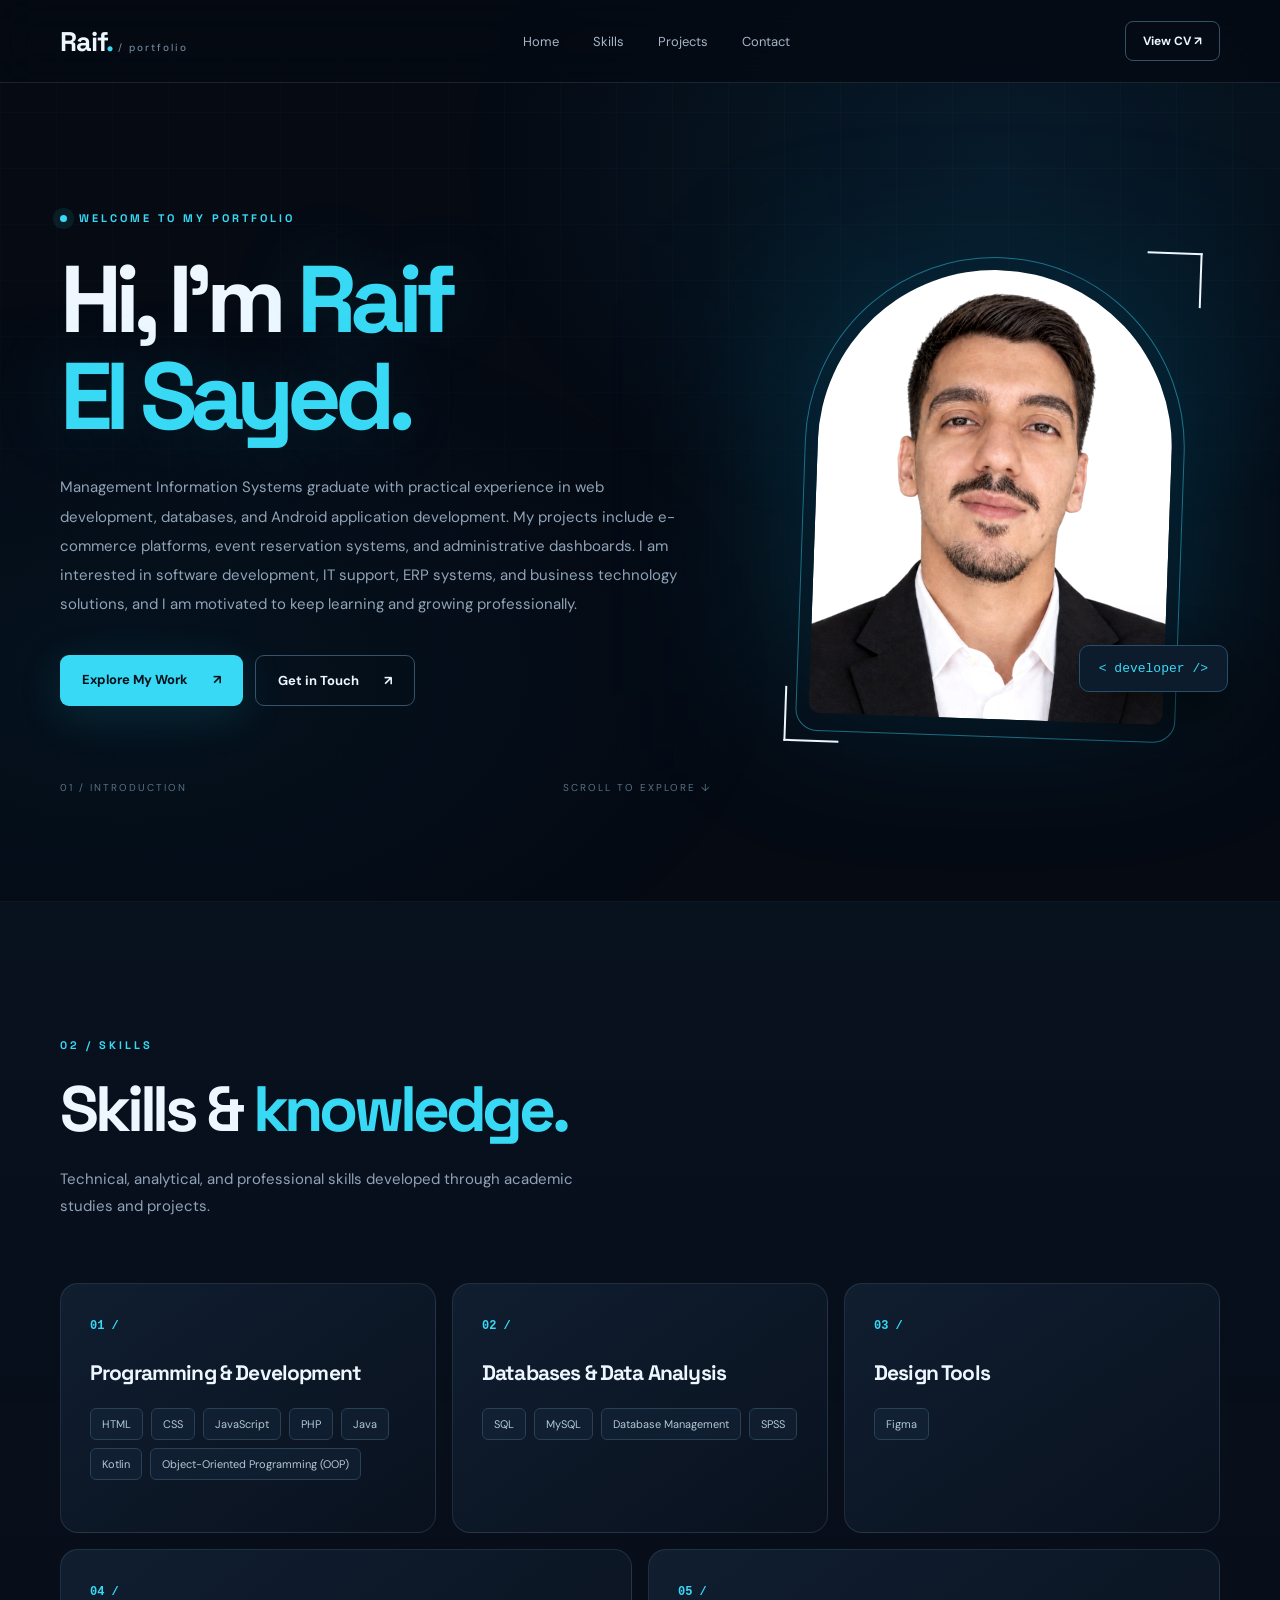
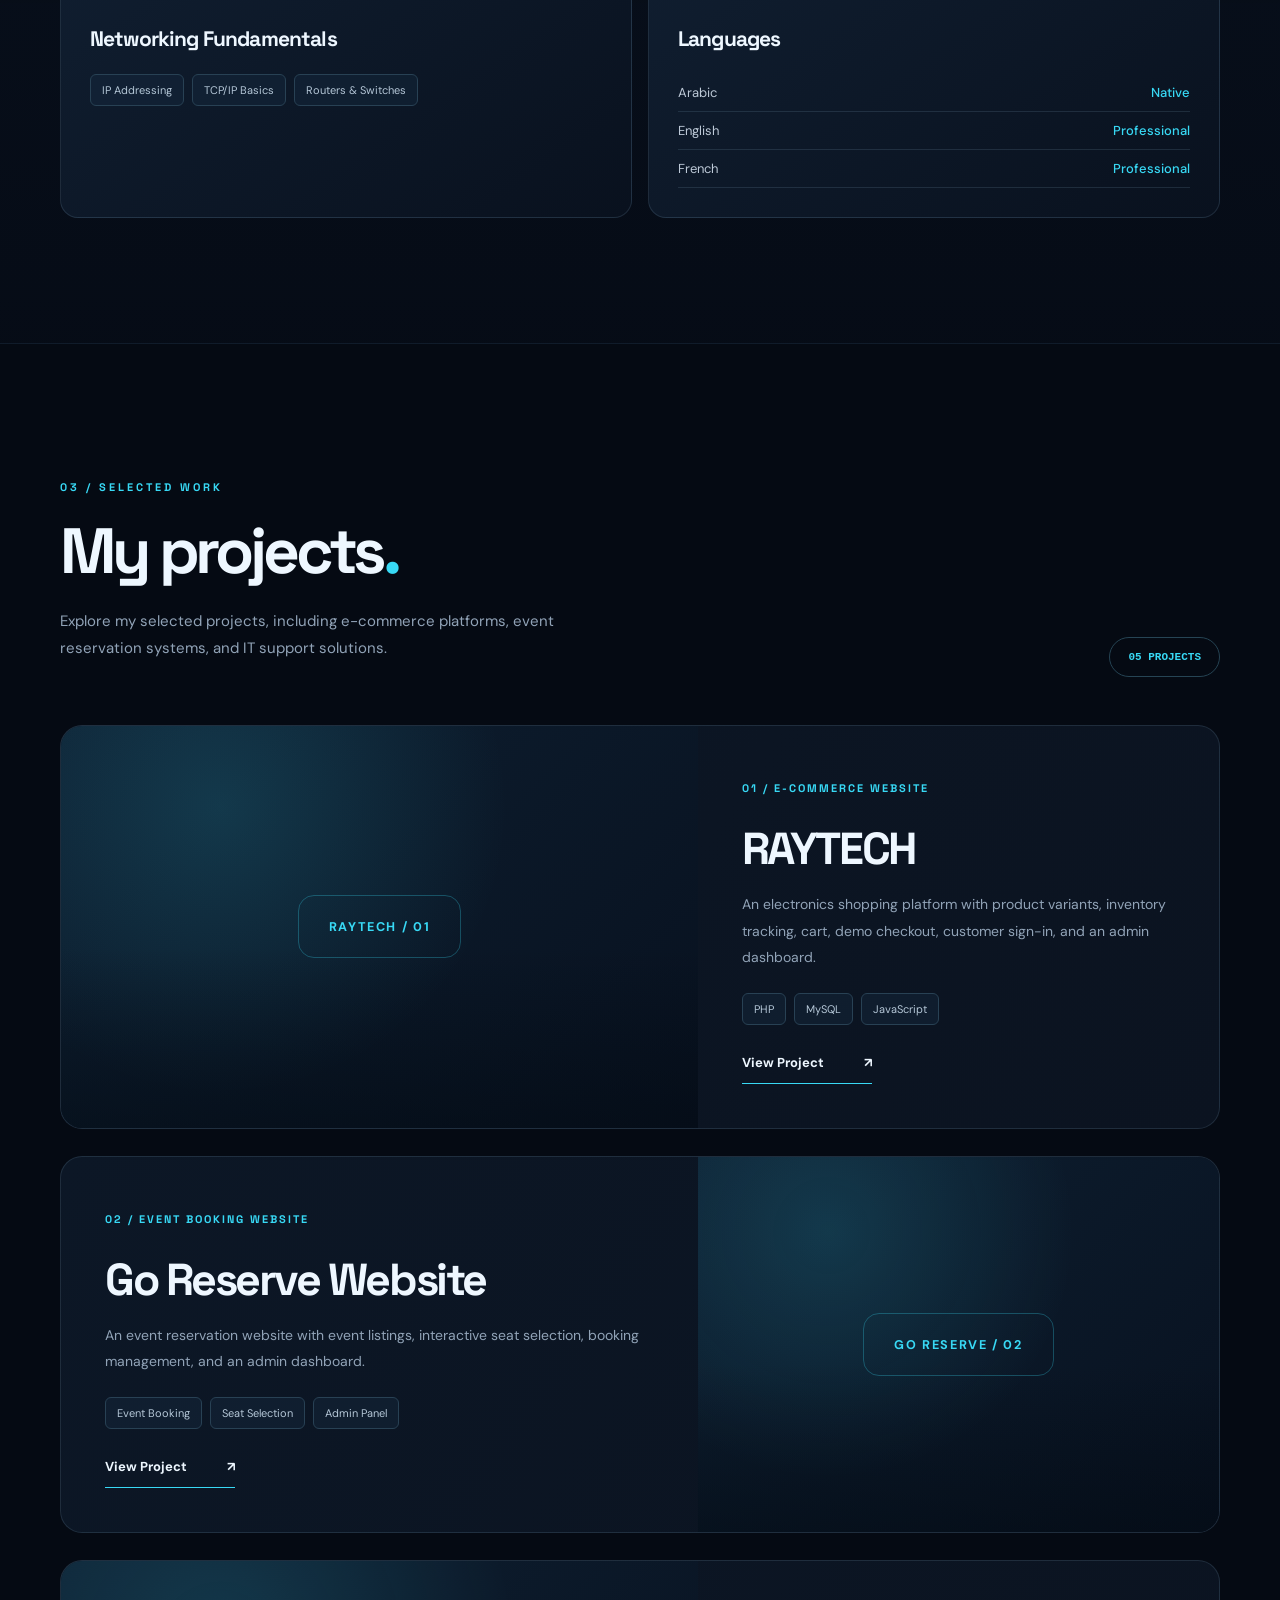
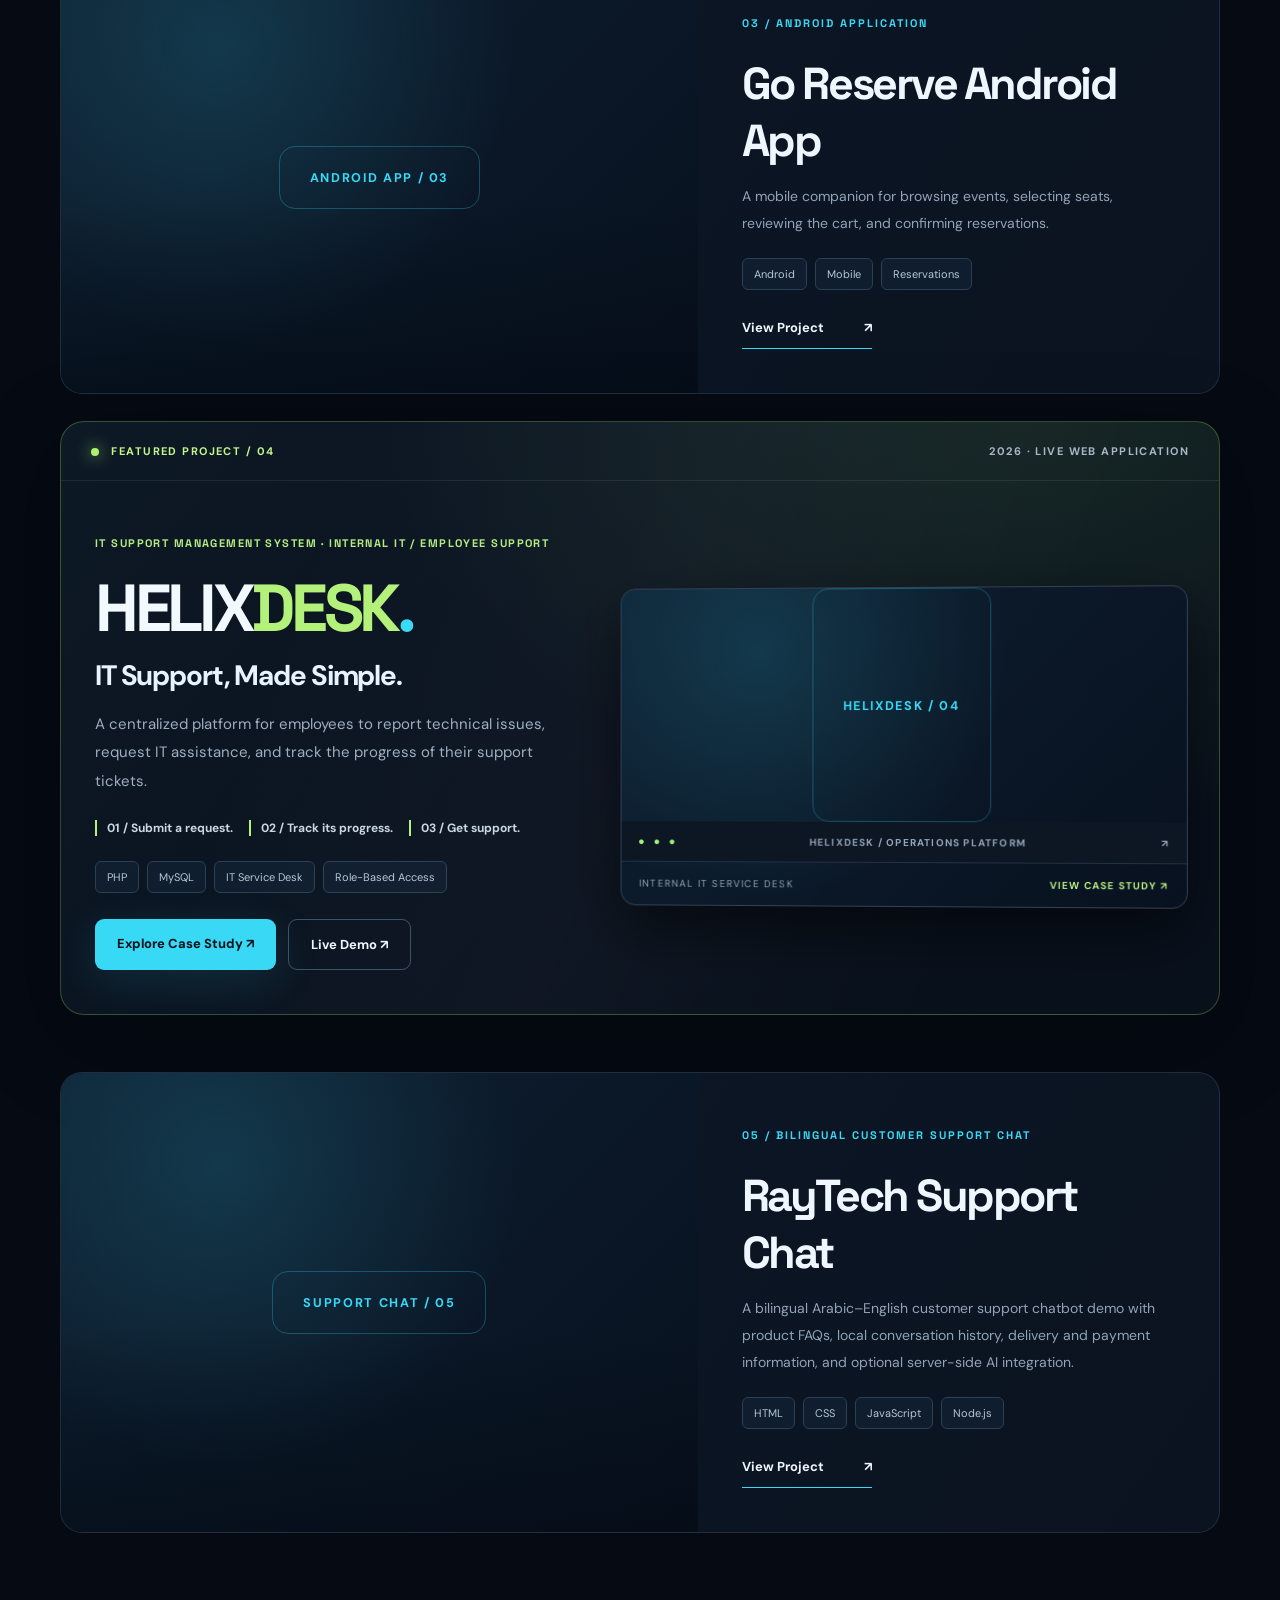
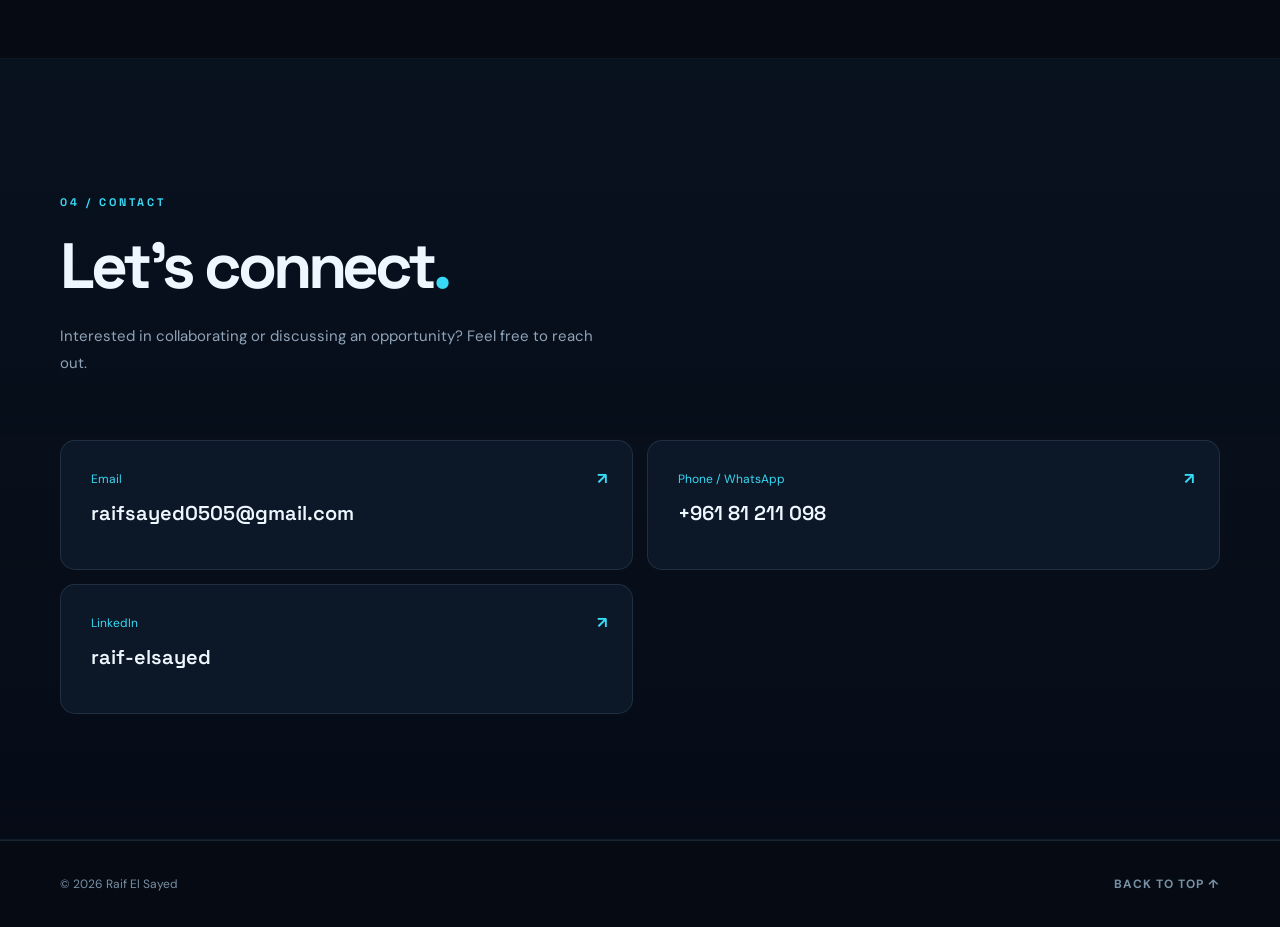
==== commit 710ac407: "Update index.html" ====
--- a/index.html
+++ b/index.html
@@ -50,10 +50,11 @@
 
     <main>
 
-        <!-- Hero -->
+        <!-- 01 / Hero -->
         <section class="hero container" id="home">
 
             <div class="hero-copy reveal">
+
                 <p class="eyebrow">
                     <span class="pulse"></span>
                     WELCOME TO MY PORTFOLIO
@@ -82,29 +83,35 @@
                     <span>01 / INTRODUCTION</span>
                     <span>SCROLL TO EXPLORE ↓</span>
                 </div>
+
             </div>
 
             <div class="hero-art reveal">
+
                 <div class="photo-frame">
                     <img src="raif.jpeg" alt="Portrait of Raif El Sayed">
+
                     <span class="photo-corner top"></span>
                     <span class="photo-corner bottom"></span>
                 </div>
 
                 <div class="orbit-label">&lt; developer /&gt;</div>
                 <div class="photo-glow"></div>
+
             </div>
 
         </section>
 
-        <!-- Skills -->
+        <!-- 02 / Skills -->
         <section class="section section-soft" id="skills">
             <div class="container">
 
                 <div class="section-heading reveal">
                     <div>
                         <p class="eyebrow">02 / SKILLS</p>
+
                         <h2>Skills &amp; <em>knowledge.</em></h2>
+
                         <p class="section-subtitle">
                             Technical, analytical, and professional skills developed through academic studies and projects.
                         </p>
@@ -116,6 +123,7 @@
                     <article class="skill-card reveal tilt">
                         <span class="card-number">01 /</span>
                         <h3>Programming &amp; Development</h3>
+
                         <div class="tags">
                             <span>HTML</span>
                             <span>CSS</span>
@@ -130,6 +138,7 @@
                     <article class="skill-card reveal tilt">
                         <span class="card-number">02 /</span>
                         <h3>Databases &amp; Data Analysis</h3>
+
                         <div class="tags">
                             <span>SQL</span>
                             <span>MySQL</span>
@@ -141,6 +150,7 @@
                     <article class="skill-card reveal tilt">
                         <span class="card-number">03 /</span>
                         <h3>Design Tools</h3>
+
                         <div class="tags">
                             <span>Figma</span>
                         </div>
@@ -149,6 +159,7 @@
                     <article class="skill-card reveal tilt">
                         <span class="card-number">04 /</span>
                         <h3>Networking Fundamentals</h3>
+
                         <div class="tags">
                             <span>IP Addressing</span>
                             <span>TCP/IP Basics</span>
@@ -180,16 +191,18 @@
             </div>
         </section>
 
-        <!-- Projects -->
+        <!-- 03 / Projects -->
         <section class="section" id="projects">
             <div class="container">
 
                 <div class="section-heading reveal">
                     <div>
                         <p class="eyebrow">03 / SELECTED WORK</p>
+
                         <h2>My projects<em>.</em></h2>
+
                         <p class="section-subtitle">
-                            Explore each project for screenshots, features, and more details. Featured: HELIXDESK, an internal IT support platform.
+                            Explore my selected projects, including e-commerce platforms, event reservation systems, and IT support solutions.
                         </p>
                     </div>
 
@@ -198,24 +211,121 @@
 
                 <div class="projects-list">
 
-                    <!-- HELIXDESK -->
+                    <!-- Project 01 / RAYTECH -->
+                    <article class="project-card reveal">
+
+                        <div class="project-image">
+                            <span class="project-preview-mark">RAYTECH / 01</span>
+                        </div>
+
+                        <div class="project-details">
+
+                            <p class="project-type">01 / E-COMMERCE WEBSITE</p>
+
+                            <h3>RAYTECH</h3>
+
+                            <p>
+                                An electronics shopping platform with product variants, inventory tracking, cart, demo checkout, customer sign-in, and an admin dashboard.
+                            </p>
+
+                            <div class="tags">
+                                <span>PHP</span>
+                                <span>MySQL</span>
+                                <span>JavaScript</span>
+                            </div>
+
+                            <a class="project-button" href="raytech.html">
+                                View Project <span>↗</span>
+                            </a>
+
+                        </div>
+                    </article>
+
+                    <!-- Project 02 / GO RESERVE WEBSITE -->
+                    <article class="project-card reveal">
+
+                        <div class="project-image">
+                            <span class="project-preview-mark">GO RESERVE / 02</span>
+                        </div>
+
+                        <div class="project-details">
+
+                            <p class="project-type">02 / EVENT BOOKING WEBSITE</p>
+
+                            <h3>Go Reserve Website</h3>
+
+                            <p>
+                                An event reservation website with event listings, interactive seat selection, booking management, and an admin dashboard.
+                            </p>
+
+                            <div class="tags">
+                                <span>Event Booking</span>
+                                <span>Seat Selection</span>
+                                <span>Admin Panel</span>
+                            </div>
+
+                            <a class="project-button" href="goreserve.html">
+                                View Project <span>↗</span>
+                            </a>
+
+                        </div>
+                    </article>
+
+                    <!-- Project 03 / ANDROID APP -->
+                    <article class="project-card reveal">
+
+                        <div class="project-image android-image">
+                            <span class="project-preview-mark">ANDROID APP / 03</span>
+                        </div>
+
+                        <div class="project-details">
+
+                            <p class="project-type">03 / ANDROID APPLICATION</p>
+
+                            <h3>Go Reserve Android App</h3>
+
+                            <p>
+                                A mobile companion for browsing events, selecting seats, reviewing the cart, and confirming reservations.
+                            </p>
+
+                            <div class="tags">
+                                <span>Android</span>
+                                <span>Mobile</span>
+                                <span>Reservations</span>
+                            </div>
+
+                            <a class="project-button" href="android.html">
+                                View Project <span>↗</span>
+                            </a>
+
+                        </div>
+                    </article>
+
+                    <!-- Project 04 / HELIXDESK -->
                     <article class="featured-project reveal">
 
                         <div class="featured-top">
-                            <span><i class="live-dot"></i> FEATURED PROJECT / 04</span>
+                            <span>
+                                <i class="live-dot"></i>
+                                FEATURED PROJECT / 04
+                            </span>
+
                             <span>2026 · LIVE WEB APPLICATION</span>
                         </div>
 
                         <div class="featured-layout">
 
                             <div class="featured-copy">
+
                                 <p class="project-type">
                                     IT SUPPORT MANAGEMENT SYSTEM · INTERNAL IT / EMPLOYEE SUPPORT
                                 </p>
 
                                 <h3>HELIX<span>DESK</span><span class="featured-period">.</span></h3>
 
-                                <p class="featured-tagline">IT Support, Made Simple.</p>
+                                <p class="featured-tagline">
+                                    IT Support, Made Simple.
+                                </p>
 
                                 <p class="featured-description">
                                     A centralized platform for employees to report technical issues, request IT assistance, and track the progress of their support tickets.
@@ -235,6 +345,7 @@
                                 </div>
 
                                 <div class="featured-actions">
+
                                     <a class="button primary" href="helixdesk.html">
                                         Explore Case Study ↗
                                     </a>
@@ -242,11 +353,16 @@
                                     <a class="button secondary" href="https://helixdesk.infinityfreeapp.com" target="_blank" rel="noopener noreferrer">
                                         Live Demo ↗
                                     </a>
+
                                 </div>
+
                             </div>
 
-                            <a class="featured-visual" href="helixdesk.html" aria-label="Explore HELIXDESK project">
-                                <div class="project-preview-mark">VIEW CASE STUDY ↗</div>
+                            <a class="featured-visual" href="helixdesk.html" aria-label="Explore HELIXDESK case study">
+
+                                <div class="project-preview-mark">
+                                    HELIXDESK / 04
+                                </div>
 
                                 <div class="visual-bar">
                                     <span class="visual-dots">● ● ●</span>
@@ -256,91 +372,25 @@
 
                                 <span class="visual-caption">
                                     INTERNAL IT SERVICE DESK
-                                    <b>VIEW PROJECT ↗</b>
+                                    <b>VIEW CASE STUDY ↗</b>
                                 </span>
+
                             </a>
 
                         </div>
                     </article>
 
-                    <!-- RAYTECH -->
+                    <!-- Project 05 / RAYTECH SUPPORT CHAT -->
                     <article class="project-card reveal">
-                        <a class="project-image" href="raytech.html" aria-label="RayTech project"></a>
+
+                        <div class="project-image">
+                            <span class="project-preview-mark">SUPPORT CHAT / 05</span>
+                        </div>
 
                         <div class="project-details">
-                            <p class="project-type">01 / E-COMMERCE WEBSITE</p>
-                            <h3>RAYTECH</h3>
-
-                            <p>
-                                An electronics shopping platform with product variants, inventory tracking, cart, demo checkout, customer sign-in, and an admin dashboard.
-                            </p>
-
-                            <div class="tags">
-                                <span>PHP</span>
-                                <span>MySQL</span>
-                                <span>JavaScript</span>
-                            </div>
-
-                            <a class="project-button" href="raytech.html">
-                                View Project <span>↗</span>
-                            </a>
-                        </div>
-                    </article>
-
-                    <!-- GO RESERVE WEBSITE -->
-                    <article class="project-card reveal">
-                        <a class="project-image" href="goreserve.html" aria-label="Go Reserve website"></a>
-
-                        <div class="project-details">
-                            <p class="project-type">02 / EVENT BOOKING WEBSITE</p>
-                            <h3>Go Reserve Website</h3>
-
-                            <p>
-                                An event reservation website with event listings, interactive seat selection, booking management, and an admin dashboard.
-                            </p>
-
-                            <div class="tags">
-                                <span>Event Booking</span>
-                                <span>Seat Selection</span>
-                                <span>Admin Panel</span>
-                            </div>
-
-                            <a class="project-button" href="goreserve.html">
-                                View Project <span>↗</span>
-                            </a>
-                        </div>
-                    </article>
-
-                    <!-- ANDROID APP -->
-                    <article class="project-card reveal">
-                        <a class="project-image android-image" href="android.html" aria-label="Go Reserve Android app"></a>
-
-                        <div class="project-details">
-                            <p class="project-type">03 / ANDROID APPLICATION</p>
-                            <h3>Go Reserve Android App</h3>
-
-                            <p>
-                                A mobile companion for browsing events, selecting seats, reviewing the cart, and confirming reservations.
-                            </p>
-
-                            <div class="tags">
-                                <span>Android</span>
-                                <span>Mobile</span>
-                                <span>Reservations</span>
-                            </div>
-
-                            <a class="project-button" href="android.html">
-                                View Project <span>↗</span>
-                            </a>
-                        </div>
-                    </article>
-
-                    <!-- RAYTECH SUPPORT CHAT -->
-                    <article class="project-card reveal">
-                        <a class="project-image" href="raytech-support.html" aria-label="RayTech Support Chat project"></a>
-
-                        <div class="project-details">
+
                             <p class="project-type">05 / BILINGUAL CUSTOMER SUPPORT CHAT</p>
+
                             <h3>RayTech Support Chat</h3>
 
                             <p>
@@ -357,6 +407,7 @@
                             <a class="project-button" href="raytech-support.html">
                                 View Project <span>↗</span>
                             </a>
+
                         </div>
                     </article>
 
@@ -364,14 +415,16 @@
             </div>
         </section>
 
-        <!-- Contact -->
+        <!-- 04 / Contact -->
         <section class="section section-soft" id="contact">
             <div class="container">
 
                 <div class="section-heading reveal">
                     <div>
                         <p class="eyebrow">04 / CONTACT</p>
+
                         <h2>Let's connect<em>.</em></h2>
+
                         <p class="section-subtitle">
                             Interested in collaborating or discussing an opportunity? Feel free to reach out.
                         </p>
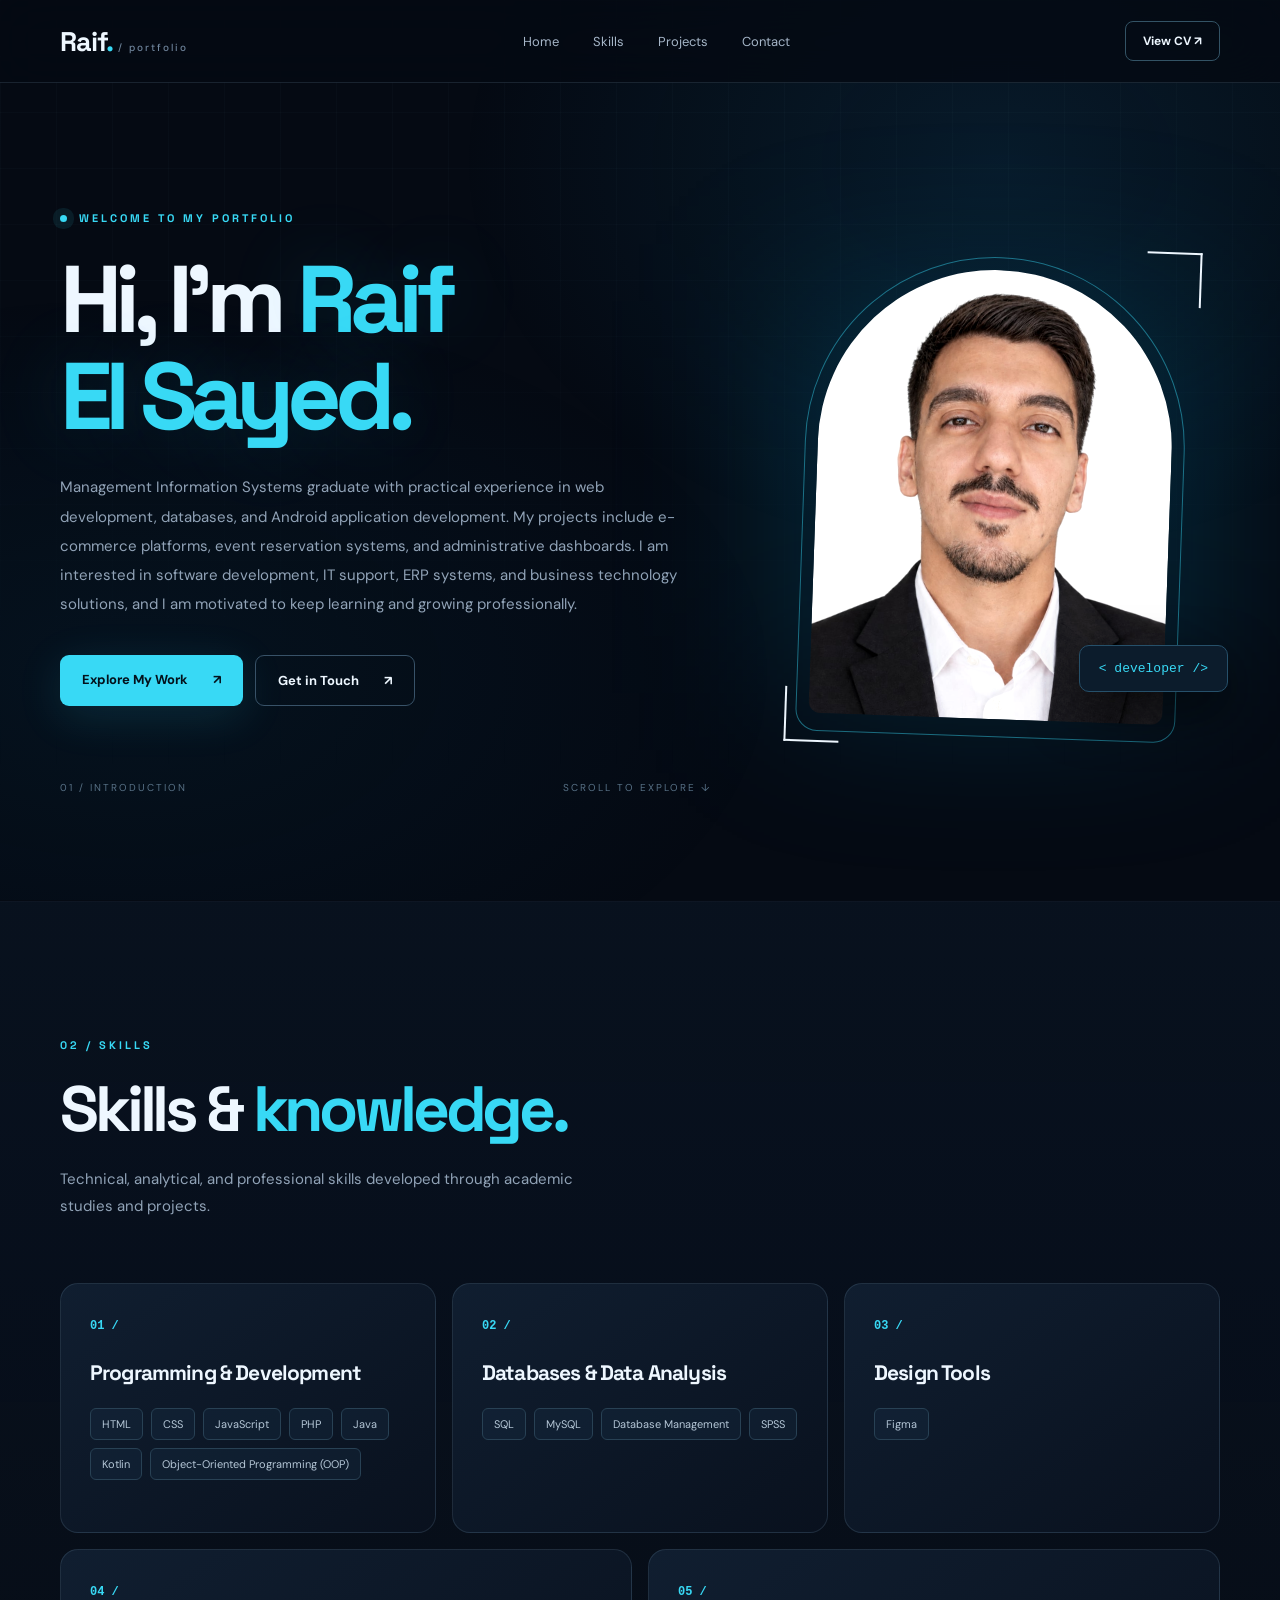
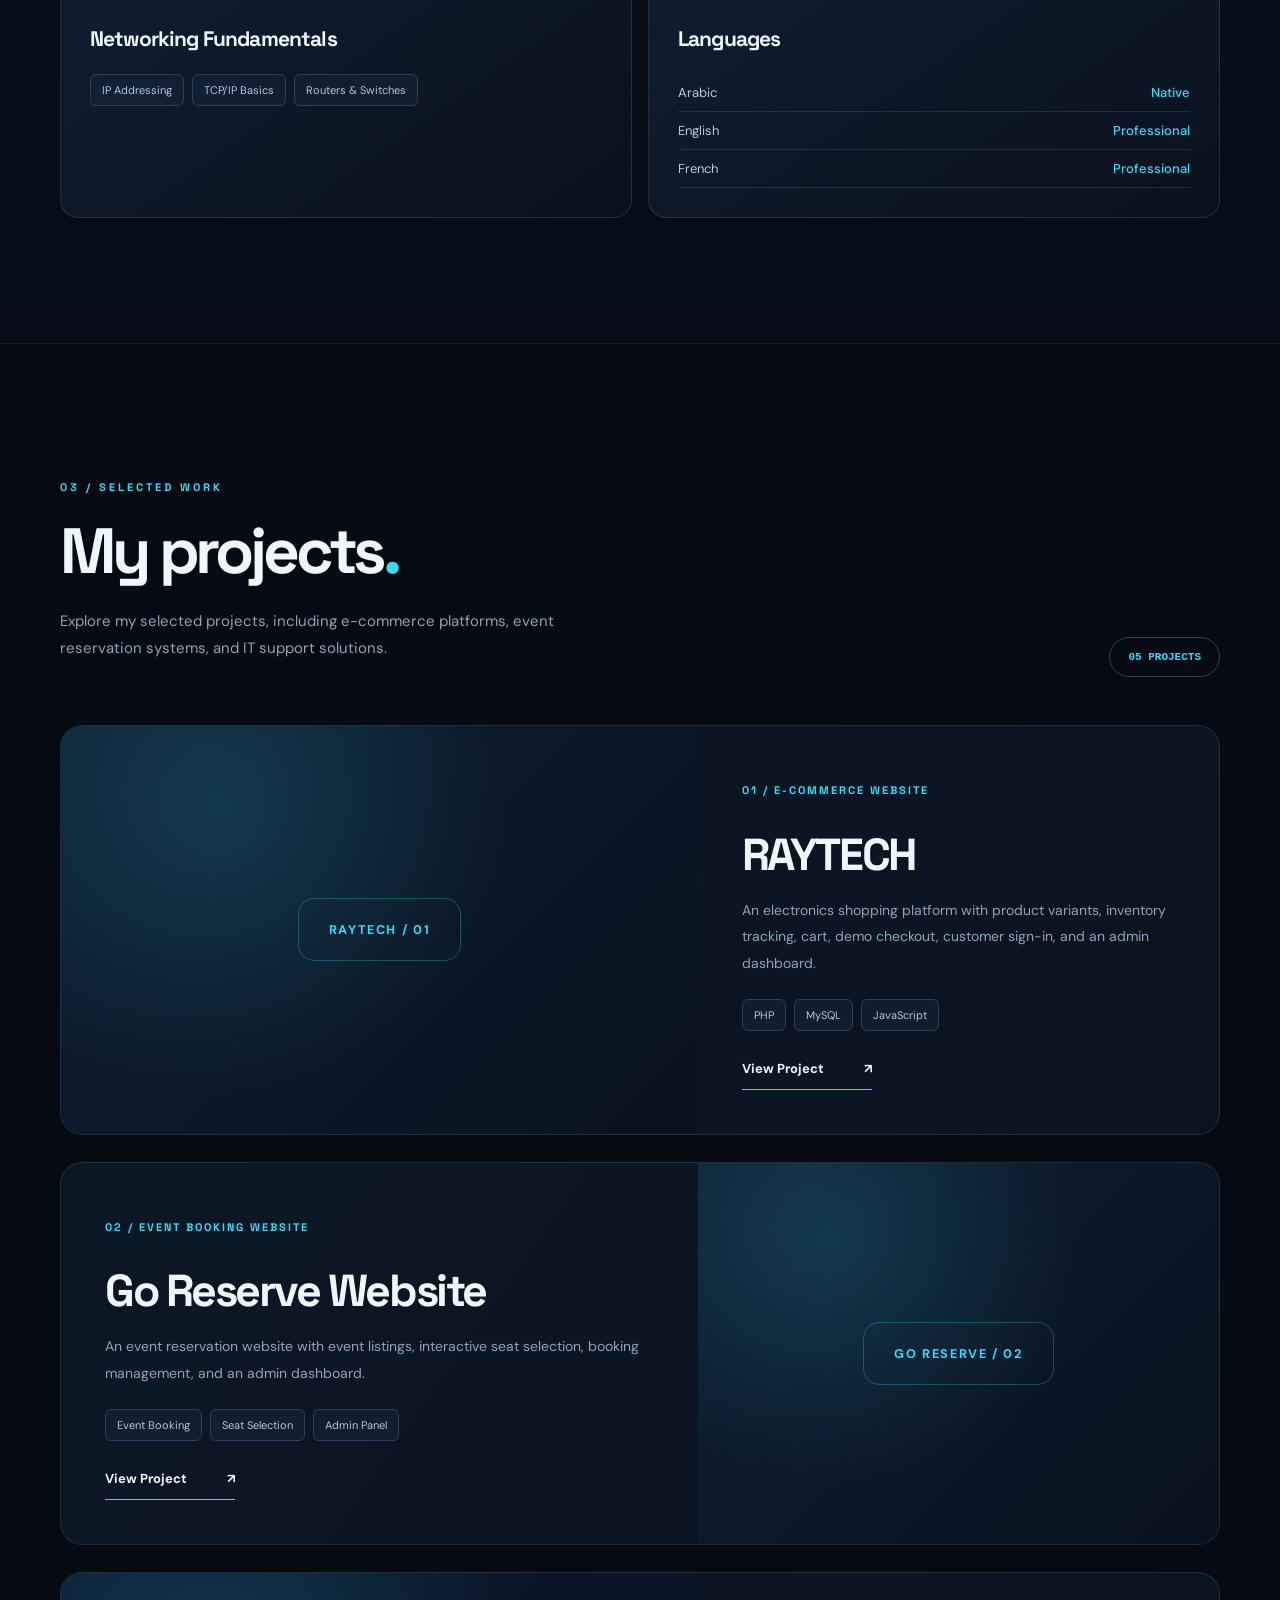
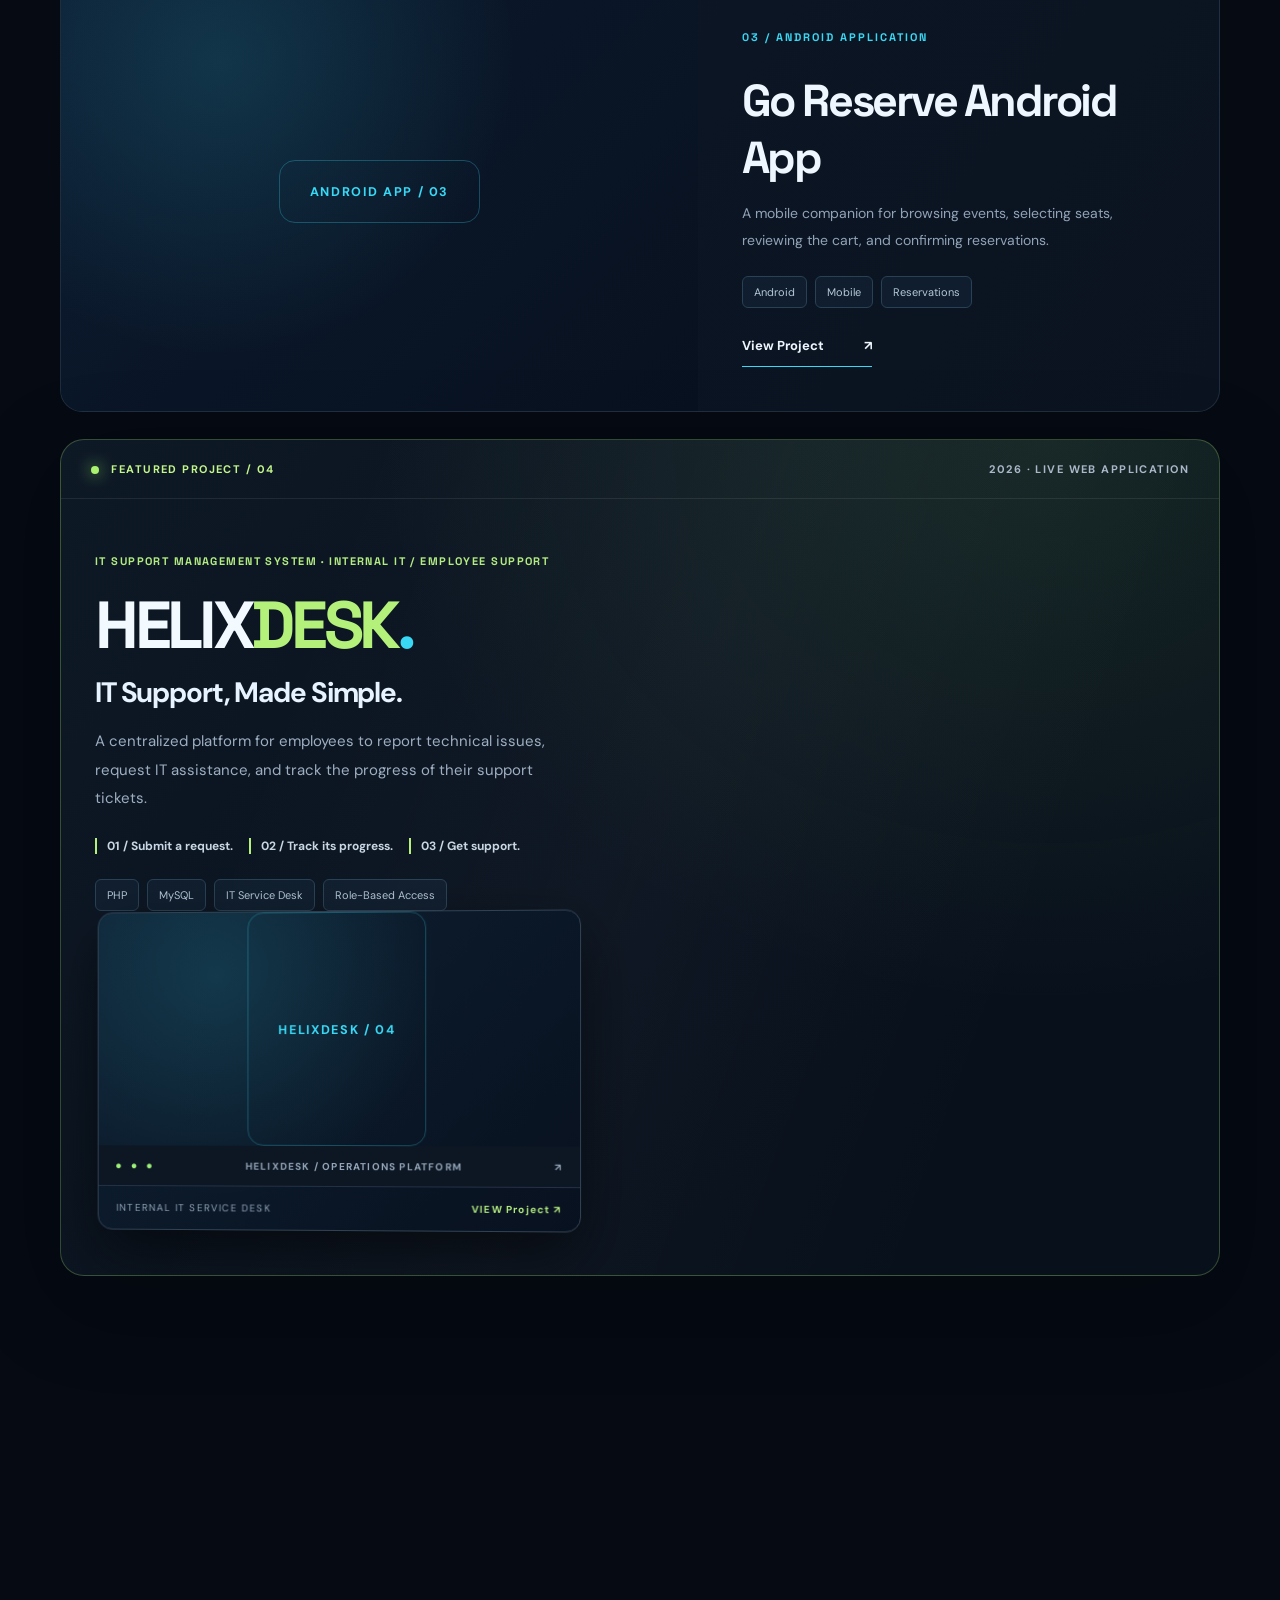
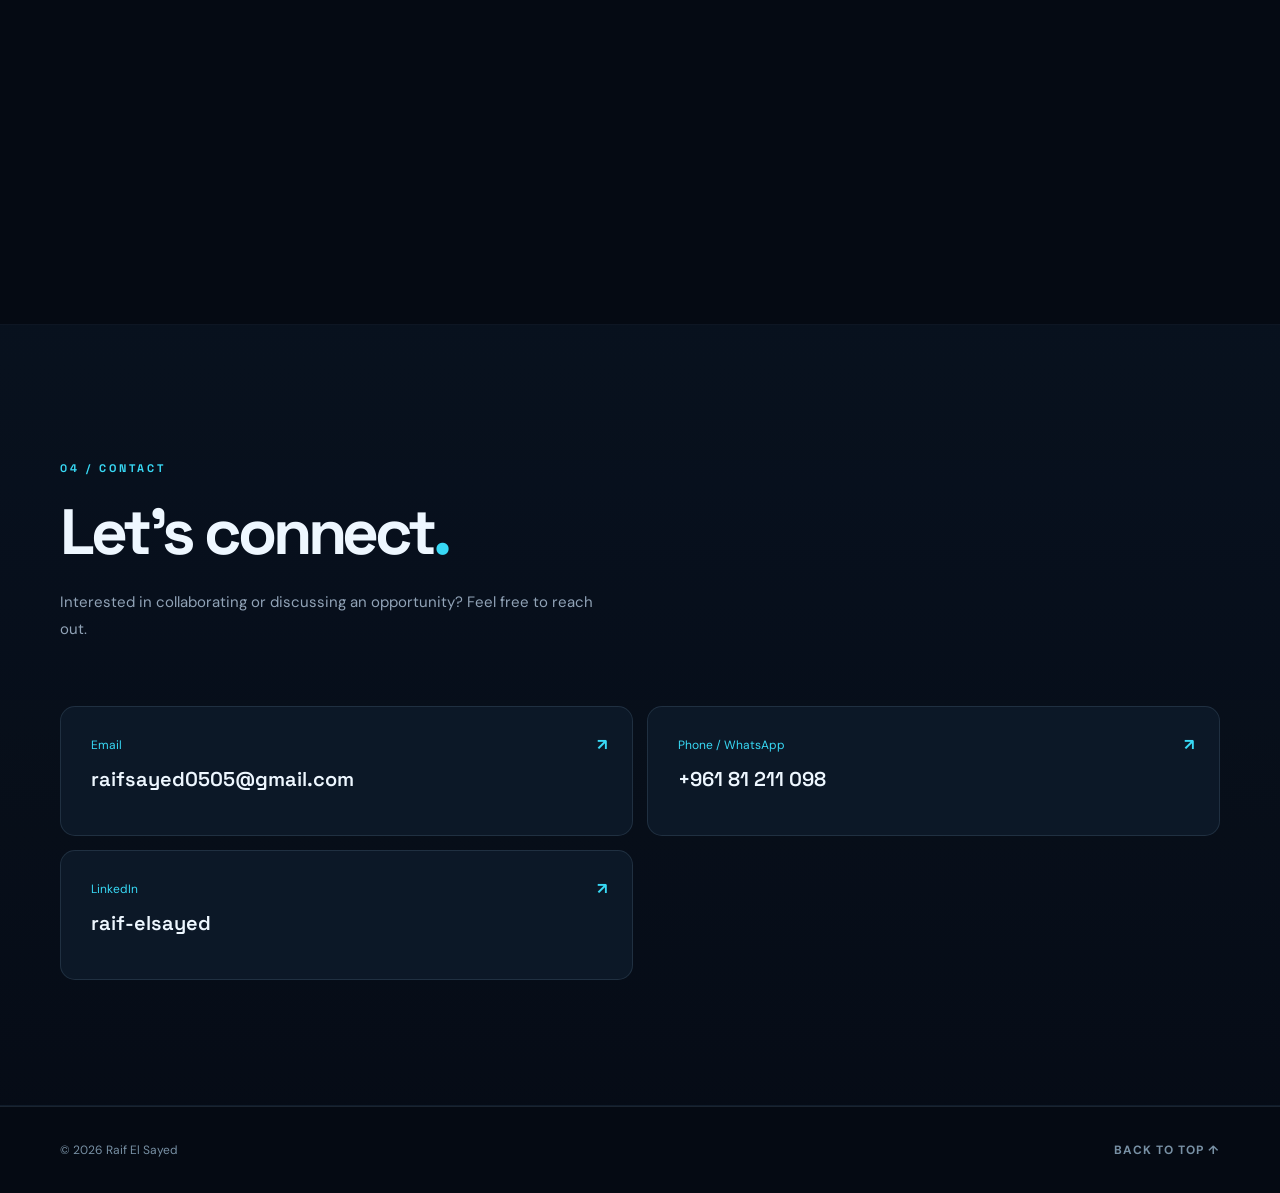
==== commit 6141c108: "Update index.html" ====
--- a/index.html
+++ b/index.html
@@ -344,19 +344,8 @@
                                     <span>Role-Based Access</span>
                                 </div>
 
-                                <div class="featured-actions">
-
-                                    <a class="button primary" href="helixdesk.html">
-                                        Explore Case Study ↗
-                                    </a>
-
-                                    <a class="button secondary" href="https://helixdesk.infinityfreeapp.com" target="_blank" rel="noopener noreferrer">
-                                        Live Demo ↗
-                                    </a>
-
-                                </div>
-
-                            </div>
+                              
+            
 
                             <a class="featured-visual" href="helixdesk.html" aria-label="Explore HELIXDESK case study">
 
@@ -372,7 +361,7 @@
 
                                 <span class="visual-caption">
                                     INTERNAL IT SERVICE DESK
-                                    <b>VIEW CASE STUDY ↗</b>
+                                    <b>VIEW Project ↗</b>
                                 </span>
 
                             </a>
--- a/style.css
+++ b/style.css
@@ -1,926 +1,1594 @@
+/* ========================================
+   01. ROOT & GLOBAL
+======================================== */
+
 :root {
-  --bg:#050a13;
-  --panel:#0b1422;
-  --panel2:#0e1a2b;
-  --cyan:#38d9f5;
-  --text:#eef7ff;
-  --muted:#91a3b7;
-  --border:rgba(149,185,211,.15)
+    --bg: #050a13;
+    --panel: #0b1422;
+    --panel2: #0e1a2b;
+    --cyan: #38d9f5;
+    --text: #eef7ff;
+    --muted: #91a3b7;
+    --border: rgba(149, 185, 211, .15);
 }
 
 * {
-  box-sizing:border-box
+    box-sizing: border-box;
 }
 
 html {
-  scroll-behavior:smooth;
-  scroll-padding-top:90px
+    scroll-behavior: smooth;
+    scroll-padding-top: 90px;
 }
 
 body {
-  margin:0;
-  background:var(--bg);
-  color:var(--text);
-  font-family:'DM Sans',sans-serif;
-  overflow-x:hidden
-}
-
-body:before {
-  content:"";
-  position:fixed;
-  inset:0;
-  pointer-events:none;
-  z-index:-2;
-  background:radial-gradient(ellipse at 78% 18%,rgba(23,125,178,.15),transparent 38%),radial-gradient(ellipse at 10% 75%,rgba(8,90,136,.10),transparent 40%);
-  animation:ambient 12s ease-in-out infinite alternate
-}
-
-body:after {
-  content:"";
-  position:fixed;
-  inset:0;
-  z-index:-1;
-  pointer-events:none;
-  background-image:linear-gradient(rgba(128,170,190,.035) 1px,transparent 1px),linear-gradient(90deg,rgba(128,170,190,.035) 1px,transparent 1px);
-  background-size:56px 56px;
-  mask-image:linear-gradient(#000,transparent 90%)
+    margin: 0;
+    background: var(--bg);
+    color: var(--text);
+    font-family: 'DM Sans', sans-serif;
+    overflow-x: hidden;
+}
+
+a {
+    color: inherit;
+    text-decoration: none;
+}
+
+button {
+    font: inherit;
+}
+
+.container {
+    width: min(1160px, calc(100% - 48px));
+    margin: auto;
+}
+
+::selection {
+    background: var(--cyan);
+    color: #06121b;
+}
+
+body::before {
+    content: "";
+    position: fixed;
+    inset: 0;
+    pointer-events: none;
+    z-index: -2;
+    background:
+        radial-gradient(ellipse at 78% 18%, rgba(23,125,178,.15), transparent 38%),
+        radial-gradient(ellipse at 10% 75%, rgba(8,90,136,.10), transparent 40%);
+    animation: ambient 12s ease-in-out infinite alternate;
+}
+
+body::after {
+    content: "";
+    position: fixed;
+    inset: 0;
+    z-index: -1;
+    pointer-events: none;
+    background-image:
+        linear-gradient(rgba(128,170,190,.035) 1px, transparent 1px),
+        linear-gradient(90deg, rgba(128,170,190,.035) 1px, transparent 1px);
+    background-size: 56px 56px;
+    mask-image: linear-gradient(#000, transparent 90%);
 }
 
 @keyframes ambient {
-  to {
-  transform:scale(1.15);
-  filter:hue-rotate(24deg)
-}
-
-
-}
-
-a {
-  color:inherit;
-  text-decoration:none
-}
-
-button {
-  font:inherit
-}
-
-.container {
-  width:min(1160px,calc(100% - 48px));
-  margin:auto
-}
+    to {
+        transform: scale(1.15);
+        filter: hue-rotate(24deg);
+    }
+}
+
+
+/* ========================================
+   02. NAVIGATION
+======================================== */
 
 .site-header {
-  position:sticky;
-  top:0;
-  z-index:30;
-  border-bottom:1px solid var(--border);
-  background:rgba(5,10,19,.78);
-  backdrop-filter:blur(24px)
+    position: sticky;
+    top: 0;
+    z-index: 30;
+    border-bottom: 1px solid var(--border);
+    background: rgba(5,10,19,.78);
+    backdrop-filter: blur(24px);
 }
 
 .nav-wrap {
-  height:82px;
-  display:flex;
-  align-items:center;
-  gap:36px
+    height: 82px;
+    display: flex;
+    align-items: center;
+    gap: 36px;
 }
 
 .brand {
-  font:700 27px 'Space Grotesk',sans-serif;
-  letter-spacing:-1px
-}
-
-.brand span,.accent,h2 em {
-  color:var(--cyan)
+    font: 700 27px 'Space Grotesk', sans-serif;
+    letter-spacing: -1px;
+}
+
+.brand span,
+.accent,
+h2 em {
+    color: var(--cyan);
 }
 
 .brand small {
-  font:500 10px 'DM Sans';
-  letter-spacing:2px;
-  color:#70869d
+    font: 500 10px 'DM Sans';
+    letter-spacing: 2px;
+    color: #70869d;
 }
 
 .nav-wrap nav {
-  display:flex;
-  gap:34px;
-  margin:auto
+    display: flex;
+    gap: 34px;
+    margin: auto;
 }
 
 .nav-wrap nav a {
-  font-size:13px;
-  color:#a6b6c8;
-  transition:color .2s
-}
-
-.nav-wrap nav a:hover,.site-footer a:hover {
-  color:var(--cyan)
+    font-size: 13px;
+    color: #a6b6c8;
+    transition: color .2s;
+}
+
+.nav-wrap nav a:hover,
+.site-footer a:hover {
+    color: var(--cyan);
 }
 
 .nav-cta {
-  border:1px solid #335365;
-  border-radius:8px;
-  padding:11px 17px;
-  font-size:12px;
-  font-weight:700;
-  transition:.3s
+    border: 1px solid #335365;
+    border-radius: 8px;
+    padding: 11px 17px;
+    font-size: 12px;
+    font-weight: 700;
+    transition: .3s;
 }
 
 .nav-cta:hover {
-  background:var(--cyan);
-  color:#06111d
+    background: var(--cyan);
+    color: #06111d;
 }
 
 .menu-toggle {
-  display:none
-}
+    display: none;
+}
+
+
+/* ========================================
+   03. SCROLL PROGRESS & CURSOR
+======================================== */
 
 .progress {
-  position:fixed;
-  top:0;
-  left:0;
-  width:0;
-  height:2px;
-  background:var(--cyan);
-  z-index:100;
-  box-shadow:0 0 14px var(--cyan)
+    position: fixed;
+    top: 0;
+    left: 0;
+    width: 0;
+    height: 2px;
+    background: var(--cyan);
+    z-index: 100;
+    box-shadow: 0 0 14px var(--cyan);
 }
 
 .cursor-glow {
-  position:fixed;
-  width:500px;
-  height:500px;
-  border-radius:50%;
-  background:radial-gradient(circle,rgba(25,165,206,.075),transparent 65%);
-  pointer-events:none;
-  z-index:0;
-  transform:translate(-50%,-50%);
-  opacity:0
-}
+    position: fixed;
+    width: 500px;
+    height: 500px;
+    border-radius: 50%;
+    background: radial-gradient(circle, rgba(25,165,206,.075), transparent 65%);
+    pointer-events: none;
+    z-index: 0;
+    transform: translate(-50%,-50%);
+    opacity: 0;
+}
+
+
+/* ========================================
+   04. HERO SECTION
+======================================== */
 
 .hero {
-  min-height:calc(100vh - 82px);
-  display:grid;
-  grid-template-columns:1.18fr .82fr;
-  align-items:center;
-  gap:55px;
-  padding-top:65px;
-  padding-bottom:55px
+    min-height: calc(100vh - 82px);
+    display: grid;
+    grid-template-columns: 1.18fr .82fr;
+    align-items: center;
+    gap: 55px;
+    padding-top: 65px;
+    padding-bottom: 55px;
 }
 
 .eyebrow {
-  font:700 11px 'Space Grotesk';
-  letter-spacing:3px;
-  color:var(--cyan);
-  display:flex;
-  align-items:center;
-  gap:12px
+    font: 700 11px 'Space Grotesk';
+    letter-spacing: 3px;
+    color: var(--cyan);
+    display: flex;
+    align-items: center;
+    gap: 12px;
 }
 
 .pulse {
-  height:7px;
-  width:7px;
-  border-radius:50%;
-  background:var(--cyan);
-  box-shadow:0 0 0 7px rgba(56,217,245,.09);
-  animation:pulse 2s infinite
+    height: 7px;
+    width: 7px;
+    border-radius: 50%;
+    background: var(--cyan);
+    box-shadow: 0 0 0 7px rgba(56,217,245,.09);
+    animation: pulse 2s infinite;
 }
 
 @keyframes pulse {
-  50% {
-  box-shadow:0 0 0 13px rgba(56,217,245,0)
-}
-
-
-}
-
-h1,h2,h3 {
-  font-family:'Space Grotesk',sans-serif
+    50% {
+        box-shadow: 0 0 0 13px rgba(56,217,245,0);
+    }
+}
+
+h1, h2, h3 {
+    font-family: 'Space Grotesk', sans-serif;
 }
 
 h1 {
-  font-size:clamp(62px,7.4vw,106px);
-  line-height:1.02;
-  letter-spacing:-.075em;
-  margin:27px 0 28px
+    font-size: clamp(62px,7.4vw,106px);
+    line-height: 1.02;
+    letter-spacing: -.075em;
+    margin: 27px 0 28px;
 }
 
 h1 span {
-  color:var(--cyan);
-  text-shadow:0 0 80px rgba(56,217,245,.18)
+    color: var(--cyan);
+    text-shadow: 0 0 80px rgba(56,217,245,.18);
 }
 
 .lead {
-  font-size:15px;
-  line-height:1.95;
-  color:var(--muted);
-  max-width:640px
+    font-size: 15px;
+    line-height: 1.95;
+    color: var(--muted);
+    max-width: 640px;
 }
 
 .actions {
-  display:flex;
-  gap:12px;
-  flex-wrap:wrap;
-  margin-top:35px
+    display: flex;
+    gap: 12px;
+    flex-wrap: wrap;
+    margin-top: 35px;
 }
 
 .button {
-  padding:16px 22px;
-  border-radius:9px;
-  font-size:13px;
-  font-weight:700;
-  display:inline-flex;
-  gap:25px;
-  justify-content:space-between;
-  transition:transform .25s,box-shadow .25s,border-color .25s
+    padding: 16px 22px;
+    border-radius: 9px;
+    font-size: 13px;
+    font-weight: 700;
+    display: inline-flex;
+    gap: 25px;
+    justify-content: space-between;
+    transition: transform .25s, box-shadow .25s, border-color .25s;
 }
 
 .button:hover {
-  transform:translateY(-4px)
+    transform: translateY(-4px);
 }
 
 .primary {
-  background:var(--cyan);
-  color:#03111b;
-  box-shadow:0 10px 45px rgba(56,217,245,.13)
+    background: var(--cyan);
+    color: #03111b;
+    box-shadow: 0 10px 45px rgba(56,217,245,.13);
 }
 
 .primary:hover {
-  box-shadow:0 12px 50px rgba(56,217,245,.3)
+    box-shadow: 0 12px 50px rgba(56,217,245,.3);
 }
 
 .secondary {
-  border:1px solid #385268
+    border: 1px solid #385268;
 }
 
 .secondary:hover {
-  border-color:var(--cyan)
+    border-color: var(--cyan);
 }
 
 .hero-bottom {
-  display:flex;
-  justify-content:space-between;
-  gap:10px;
-  color:#587186;
-  font-size:10px;
-  letter-spacing:2px;
-  margin-top:75px
+    display: flex;
+    justify-content: space-between;
+    gap: 10px;
+    color: #587186;
+    font-size: 10px;
+    letter-spacing: 2px;
+    margin-top: 75px;
 }
 
 .hero-art {
-  position:relative;
-  display:grid;
-  place-items:center;
-  min-height:490px
+    position: relative;
+    display: grid;
+    place-items: center;
+    min-height: 490px;
 }
 
 .photo-frame {
-  width:min(100%,380px);
-  aspect-ratio:4/5;
-  position:relative;
-  border:1px solid rgba(56,217,245,.45);
-  border-radius:190px 190px 22px 22px;
-  padding:12px;
-  transform:rotate(2deg);
-  transition:transform .5s
+    width: min(100%,380px);
+    aspect-ratio: 4/5;
+    position: relative;
+    border: 1px solid rgba(56,217,245,.45);
+    border-radius: 190px 190px 22px 22px;
+    padding: 12px;
+    transform: rotate(2deg);
+    transition: transform .5s;
 }
 
 .photo-frame:hover {
-  transform:rotate(0deg) translateY(-8px)
+    transform: rotate(0deg) translateY(-8px);
 }
 
 .photo-frame img {
-  width:100%;
-  height:100%;
-  object-fit:cover;
-  object-position:center top;
-  border-radius:180px 180px 12px 12px;
-  filter:saturate(.82) contrast(1.07)
+    width: 100%;
+    height: 100%;
+    object-fit: cover;
+    object-position: center top;
+    border-radius: 180px 180px 12px 12px;
+    filter: saturate(.82) contrast(1.07);
 }
 
 .photo-corner {
-  position:absolute;
-  width:55px;
-  height:55px;
-  border-color:var(--cyan)
+    position: absolute;
+    width: 55px;
+    height: 55px;
+    border-color: var(--cyan);
 }
 
 .photo-corner.top {
-  top:-12px;
-  right:-12px;
-  border-top:2px solid;
-  border-right:2px solid
+    top: -12px;
+    right: -12px;
+    border-top: 2px solid;
+    border-right: 2px solid;
 }
 
 .photo-corner.bottom {
-  bottom:-12px;
-  left:-12px;
-  border-bottom:2px solid;
-  border-left:2px solid
+    bottom: -12px;
+    left: -12px;
+    border-bottom: 2px solid;
+    border-left: 2px solid;
 }
 
 .photo-glow {
-  position:absolute;
-  z-index:-1;
-  width:90%;
-  height:80%;
-  background:rgba(0,167,218,.2);
-  filter:blur(85px)
+    position: absolute;
+    z-index: -1;
+    width: 90%;
+    height: 80%;
+    background: rgba(0,167,218,.2);
+    filter: blur(85px);
 }
 
 .orbit-label {
-  position:absolute;
-  right:-8px;
-  bottom:50px;
-  color:var(--cyan);
-  background:#0c1c2c;
-  border:1px solid #26506a;
-  border-radius:10px;
-  padding:15px 19px;
-  font:500 13px monospace;
-  box-shadow:0 20px 50px #0009
-}
+    position: absolute;
+    right: -8px;
+    bottom: 50px;
+    color: var(--cyan);
+    background: #0c1c2c;
+    border: 1px solid #26506a;
+    border-radius: 10px;
+    padding: 15px 19px;
+    font: 500 13px monospace;
+    box-shadow: 0 20px 50px #0009;
+}
+
+
+/* ========================================
+   05. GENERAL SECTIONS
+======================================== */
 
 .section {
-  padding:125px 0
+    padding: 125px 0;
 }
 
 .section-soft {
-  background:linear-gradient(180deg,rgba(11,22,37,.65),rgba(7,14,26,.55));
-  border-block:1px solid rgba(120,160,190,.07)
+    background: linear-gradient(180deg, rgba(11,22,37,.65), rgba(7,14,26,.55));
+    border-block: 1px solid rgba(120,160,190,.07);
 }
 
 .section-heading {
-  display:flex;
-  justify-content:space-between;
-  align-items:end;
-  gap:25px;
-  margin-bottom:48px
+    display: flex;
+    justify-content: space-between;
+    align-items: end;
+    gap: 25px;
+    margin-bottom: 48px;
 }
 
 h2 {
-  font-size:clamp(40px,5vw,68px);
-  letter-spacing:-.065em;
-  margin:16px 0
+    font-size: clamp(40px,5vw,68px);
+    letter-spacing: -.065em;
+    margin: 16px 0;
 }
 
 h2 em {
-  font-style:normal
+    font-style: normal;
 }
 
 .section-subtitle {
-  color:var(--muted);
-  line-height:1.8;
-  font-size:15px;
-  max-width:550px
-}
+    color: var(--muted);
+    line-height: 1.8;
+    font-size: 15px;
+    max-width: 550px;
+}
+
+
+/* ========================================
+   06. SKILLS
+======================================== */
 
 .skills-grid {
-  display:grid;
-  grid-template-columns:repeat(6,1fr);
-  gap:16px
+    display: grid;
+    grid-template-columns: repeat(6,1fr);
+    gap: 16px;
 }
 
 .skill-card {
-  grid-column:span 2;
-  min-height:250px;
-  padding:29px;
-  background:linear-gradient(145deg,#101e30,#09111e);
-  border:1px solid var(--border);
-  border-radius:18px;
-  transition:border-color .3s,box-shadow .3s,transform .25s;
-  transform-style:preserve-3d
-}
-
-.skill-card:nth-child(4),.skill-card:nth-child(5) {
-  grid-column:span 3
+    grid-column: span 2;
+    min-height: 250px;
+    padding: 29px;
+    background: linear-gradient(145deg,#101e30,#09111e);
+    border: 1px solid var(--border);
+    border-radius: 18px;
+    transition: border-color .3s, box-shadow .3s, transform .25s;
+    transform-style: preserve-3d;
+}
+
+.skill-card:nth-child(4),
+.skill-card:nth-child(5) {
+    grid-column: span 3;
 }
 
 .skill-card:hover {
-  border-color:rgba(56,217,245,.55);
-  box-shadow:0 20px 50px #0005,0 0 45px rgba(56,217,245,.05)
+    border-color: rgba(56,217,245,.55);
+    box-shadow: 0 20px 50px #0005, 0 0 45px rgba(56,217,245,.05);
 }
 
 .card-number {
-  font:600 12px monospace;
-  color:var(--cyan)
+    font: 600 12px monospace;
+    color: var(--cyan);
 }
 
 .skill-card h3 {
-  font-size:21px;
-  letter-spacing:-.04em;
-  margin:25px 0 22px
+    font-size: 21px;
+    letter-spacing: -.04em;
+    margin: 25px 0 22px;
 }
 
 .tags {
-  display:flex;
-  gap:8px;
-  flex-wrap:wrap
+    display: flex;
+    gap: 8px;
+    flex-wrap: wrap;
 }
 
 .tags span {
-  border:1px solid #284154;
-  background:rgba(24,48,69,.35);
-  border-radius:6px;
-  padding:8px 11px;
-  color:#b5c7d7;
-  font-size:11px
+    border: 1px solid #284154;
+    background: rgba(24,48,69,.35);
+    border-radius: 6px;
+    padding: 8px 11px;
+    color: #b5c7d7;
+    font-size: 11px;
 }
 
 .language-row {
-  display:flex;
-  justify-content:space-between;
-  border-bottom:1px solid var(--border);
-  padding:10px 0;
-  font-size:13px;
-  color:#bdc9d7
+    display: flex;
+    justify-content: space-between;
+    border-bottom: 1px solid var(--border);
+    padding: 10px 0;
+    font-size: 13px;
+    color: #bdc9d7;
 }
 
 .language-row strong {
-  color:var(--cyan);
-  font-weight:500
-}
+    color: var(--cyan);
+    font-weight: 500;
+}
+
+
+/* ========================================
+   07. PROJECTS
+======================================== */
 
 .project-count {
-  font:700 11px monospace;
-  color:var(--cyan);
-  border:1px solid #264454;
-  padding:13px 18px;
-  border-radius:40px;
-  white-space:nowrap
+    font: 700 11px monospace;
+    color: var(--cyan);
+    border: 1px solid #264454;
+    padding: 13px 18px;
+    border-radius: 40px;
+    white-space: nowrap;
 }
 
 .projects-list {
-  display:grid;
-  gap:27px
+    display: grid;
+    gap: 27px;
 }
 
 .project-card {
-  display:grid;
-  grid-template-columns:1.1fr .9fr;
-  min-height:360px;
-  border:1px solid var(--border);
-  border-radius:22px;
-  background:linear-gradient(125deg,#0c1726,#0b1320);
-  overflow:hidden;
-  transition:border-color .3s,box-shadow .3s
+    display: grid;
+    grid-template-columns: 1.1fr .9fr;
+    min-height: 360px;
+    border: 1px solid var(--border);
+    border-radius: 22px;
+    background: linear-gradient(125deg,#0c1726,#0b1320);
+    overflow: hidden;
+    transition: border-color .3s, box-shadow .3s;
 }
 
 .project-card:hover {
-  border-color:rgba(56,217,245,.4);
-  box-shadow:0 25px 70px #0007
+    border-color: rgba(56,217,245,.4);
+    box-shadow: 0 25px 70px #0007;
 }
 
 .project-card:nth-child(even) .project-image {
-  order:2
+    order: 2;
 }
 
 .project-image {
-  position:relative;
-  display:flex;
-  align-items:center;
-  justify-content:center;
-  background:#101d2d;
-  overflow:hidden;
-  min-height:310px
-}
-
-.project-image img {
-  width:100%;
-  height:100%;
-  object-fit:cover;
-  transition:transform .7s cubic-bezier(.2,.7,.2,1),filter .5s;
-  filter:saturate(.9)
-}
-
-.project-image:hover img {
-  transform:scale(1.07);
-  filter:saturate(1.1)
-}
-
-.project-image:after {
-  content:"";
-  position:absolute;
-  inset:0;
-  background:linear-gradient(180deg,transparent 55%,rgba(2,9,17,.5));
-  pointer-events:none
-}
-
-.android-image img {
-  object-fit:contain;
-  padding:25px
-}
-
-.image-link {
-  position:absolute;
-  z-index:2;
-  bottom:22px;
-  left:22px;
-  background:var(--cyan);
-  color:#06121b;
-  font-size:11px;
-  font-weight:800;
-  padding:12px 15px;
-  border-radius:7px
+    position: relative;
+    display: grid;
+    place-items: center;
+    background:
+        radial-gradient(circle at 25% 20%,rgba(56,217,245,.15),transparent 50%),
+        linear-gradient(135deg,#0e2032,#08111f);
+    overflow: hidden;
+    min-height: 310px;
+}
+
+.project-preview-mark {
+    display: grid;
+    place-items: center;
+    margin: auto;
+    padding: 22px 30px;
+    border: 1px solid rgba(56,217,245,.28);
+    border-radius: 16px;
+    color: var(--cyan);
+    letter-spacing: .13em;
+    font-size: .79rem;
+    font-weight: 700;
+    text-align: center;
+    transition: transform .3s, border-color .3s;
+}
+
+.project-card:hover .project-preview-mark {
+    transform: translateY(-4px);
+    border-color: var(--cyan);
+}
+
+.android-image {
+    background:
+        radial-gradient(circle at 25% 20%,rgba(56,217,245,.15),transparent 50%),
+        linear-gradient(135deg,#0c1b30,#08111f);
 }
 
 .project-details {
-  padding:44px;
-  display:flex;
-  flex-direction:column;
-  align-items:flex-start;
-  justify-content:center
+    padding: 44px;
+    display: flex;
+    flex-direction: column;
+    align-items: flex-start;
+    justify-content: center;
+    min-width: 0;
 }
 
 .project-type {
-  font:700 11px 'Space Grotesk';
-  letter-spacing:2px;
-  color:var(--cyan)
+    font: 700 11px 'Space Grotesk';
+    letter-spacing: 2px;
+    color: var(--cyan);
+    line-height: 1.8;
 }
 
 .project-details h3 {
-  font-size:clamp(29px,3.5vw,45px);
-  letter-spacing:-.055em;
-  margin:14px 0
-}
-
-.project-details>p:not(.project-type) {
-  font-size:14px;
-  line-height:1.9;
-  color:var(--muted);
-  margin:0 0 22px
+    font-size: clamp(29px,3.5vw,45px);
+    letter-spacing: -.055em;
+    margin: 14px 0;
+}
+
+.project-details > p:not(.project-type) {
+    font-size: 14px;
+    line-height: 1.9;
+    color: var(--muted);
+    margin: 0 0 22px;
 }
 
 .project-button {
-  display:flex;
-  justify-content:space-between;
-  gap:40px;
-  align-items:center;
-  margin-top:29px;
-  border-bottom:1px solid var(--cyan);
-  padding:0 0 12px;
-  font-size:13px;
-  font-weight:700;
-  transition:gap .3s
+    display: flex;
+    justify-content: space-between;
+    gap: 40px;
+    align-items: center;
+    margin-top: 29px;
+    border-bottom: 1px solid var(--cyan);
+    padding: 0 0 12px;
+    font-size: 13px;
+    font-weight: 700;
+    transition: gap .3s, color .3s;
 }
 
 .project-button:hover {
-  gap:55px;
-  color:var(--cyan)
-}
+    gap: 55px;
+    color: var(--cyan);
+}
+
+
+/* ========================================
+   08. HELIXDESK FEATURED PROJECT
+======================================== */
+
+.featured-project {
+    position: relative;
+    overflow: hidden;
+    grid-column: 1/-1;
+    margin-bottom: 30px;
+    border: 1px solid rgba(181,246,117,.25);
+    border-radius: 24px;
+    background:
+        radial-gradient(ellipse at 85% 0%,rgba(141,228,105,.10),transparent 48%),
+        linear-gradient(130deg,#0e1926,#08101c 70%);
+    box-shadow: 0 25px 90px #0004;
+}
+
+.featured-project::before {
+    content: "";
+    position: absolute;
+    inset: 0;
+    pointer-events: none;
+    background: linear-gradient(110deg,transparent 20%,rgba(255,255,255,.025) 50%,transparent 80%);
+}
+
+.featured-top {
+    display: flex;
+    justify-content: space-between;
+    gap: 15px;
+    padding: 22px 30px;
+    border-bottom: 1px solid rgba(255,255,255,.08);
+    color: #a9b7c8;
+    font-size: 11px;
+    font-weight: 700;
+    letter-spacing: .13em;
+}
+
+.featured-top > span:first-child {
+    color: #c4f78a;
+}
+
+.live-dot {
+    display: inline-block;
+    width: 8px;
+    height: 8px;
+    border-radius: 50%;
+    background: #a9f36e;
+    box-shadow: 0 0 15px #9cf369;
+    vertical-align: middle;
+    margin-right: 8px;
+    animation: livePulse 2.3s infinite;
+}
+
+@keyframes livePulse {
+    50% {
+        box-shadow: 0 0 22px #a9f36e;
+        opacity: .65;
+    }
+}
+
+.featured-layout {
+    display: grid;
+    grid-template-columns: .92fr 1.08fr;
+    align-items: center;
+    gap: 38px;
+    padding: 42px 34px 44px;
+}
+
+.featured-copy {
+    min-width: 0;
+}
+
+.featured-copy .project-type {
+    color: #b3ec81;
+    font-size: 11px;
+    letter-spacing: .13em;
+    line-height: 1.8;
+}
+
+.featured-copy h3 {
+    font-family: 'Space Grotesk',sans-serif;
+    font-size: clamp(42px,5.2vw,76px);
+    line-height: 1.05;
+    letter-spacing: -.065em;
+    margin: 20px 0 13px;
+    color: #f2f9ff;
+}
+
+.featured-copy h3 > span {
+    color: #b4f17a;
+}
+
+.featured-period {
+    color: var(--cyan) !important;
+}
+
+.featured-tagline {
+    font-size: clamp(20px,2.2vw,30px);
+    font-weight: 700;
+    letter-spacing: -.04em;
+    color: #e7f3ff;
+    margin: 0 0 16px;
+}
+
+.featured-description {
+    font-size: 15px;
+    line-height: 1.9;
+    color: #9daec0;
+    max-width: 540px;
+}
+
+.featured-steps {
+    display: flex;
+    flex-wrap: wrap;
+    gap: 10px 16px;
+    margin: 25px 0;
+    color: #c8d7e3;
+    font-size: 12px;
+    font-weight: 700;
+}
+
+.featured-steps span {
+    border-left: 2px solid #b4f17a;
+    padding-left: 10px;
+}
+
+.featured-actions {
+    display: flex;
+    flex-wrap: wrap;
+    gap: 12px;
+    margin-top: 26px;
+}
+
+.featured-visual {
+    display: flex;
+    flex-direction: column;
+    min-height: 320px;
+    min-width: 0;
+    overflow: hidden;
+    border-radius: 15px;
+    border: 1px solid #314254;
+    background:
+        radial-gradient(circle at 25% 20%,rgba(56,217,245,.15),transparent 50%),
+        linear-gradient(135deg,#0e2032,#08111f);
+    transform: perspective(1300px) rotateY(-3deg);
+    transition: transform .45s, box-shadow .45s;
+    box-shadow: 0 25px 60px #0008;
+}
+
+.featured-visual:hover {
+    transform: perspective(1300px) rotateY(0deg) translateY(-5px);
+    box-shadow: 0 30px 80px #000b;
+}
+
+.featured-visual .project-preview-mark {
+    flex: 1;
+    width: max-content;
+    max-width: calc(100% - 30px);
+    align-self: center;
+}
+
+.visual-bar {
+    display: flex;
+    justify-content: space-between;
+    align-items: center;
+    gap: 8px;
+    padding: 13px 17px;
+    color: #94a6b9;
+    background: #0d1623;
+    font-size: 10px;
+    letter-spacing: .12em;
+    font-weight: 700;
+    border-bottom: 1px solid #233145;
+}
+
+.visual-dots {
+    color: #9ef279;
+    letter-spacing: 3px;
+    font-size: 11px;
+}
+
+.visual-caption {
+    display: flex;
+    justify-content: space-between;
+    gap: 8px;
+    padding: 15px 18px;
+    font-size: 10px;
+    letter-spacing: .12em;
+    color: #92a4b9;
+}
+
+.visual-caption b {
+    color: #b6ef81;
+}
+
+
+/* ========================================
+   09. CONTACT
+======================================== */
 
 .contact-grid {
-  display:grid;
-  grid-template-columns:1fr 1fr;
-  gap:14px
+    display: grid;
+    grid-template-columns: 1fr 1fr;
+    gap: 14px;
 }
 
 .contact-link {
-  position:relative;
-  display:flex;
-  flex-direction:column;
-  gap:13px;
-  padding:30px;
-  background:#0c1827;
-  border:1px solid var(--border);
-  border-radius:15px;
-  min-height:130px;
-  transition:transform .3s,border-color .3s
+    position: relative;
+    display: flex;
+    flex-direction: column;
+    gap: 13px;
+    padding: 30px;
+    background: #0c1827;
+    border: 1px solid var(--border);
+    border-radius: 15px;
+    min-height: 130px;
+    transition: transform .3s, border-color .3s;
 }
 
 .contact-link:hover {
-  transform:translateY(-5px);
-  border-color:var(--cyan)
-}
-
-.contact-link>span {
-  color:var(--cyan);
-  font-size:12px
+    transform: translateY(-5px);
+    border-color: var(--cyan);
+}
+
+.contact-link > span {
+    color: var(--cyan);
+    font-size: 12px;
 }
 
 .contact-link strong {
-  font:600 clamp(14px,1.6vw,20px) 'Space Grotesk';
-  overflow-wrap:anywhere
+    font: 600 clamp(14px,1.6vw,20px) 'Space Grotesk';
+    overflow-wrap: anywhere;
 }
 
 .contact-link b {
-  position:absolute;
-  right:25px;
-  top:27px;
-  color:var(--cyan)
-}
+    position: absolute;
+    right: 25px;
+    top: 27px;
+    color: var(--cyan);
+}
+
+
+/* ========================================
+   10. FOOTER
+======================================== */
 
 .site-footer {
-  border-top:1px solid var(--border)
+    border-top: 1px solid var(--border);
 }
 
 .footer-inner {
-  display:flex;
-  justify-content:space-between;
-  padding:35px 0;
-  font-size:12px;
-  color:#7890a4
+    display: flex;
+    justify-content: space-between;
+    padding: 35px 0;
+    font-size: 12px;
+    color: #7890a4;
 }
 
 .footer-inner a {
-  font-weight:700;
-  letter-spacing:1px
-}
+    font-weight: 700;
+    letter-spacing: 1px;
+}
+
+
+/* ========================================
+   11. SCROLL REVEAL
+======================================== */
 
 .reveal {
-  opacity:0;
-  transform:translateY(48px);
-  transition:opacity .85s,transform .85s cubic-bezier(.2,.8,.2,1)
+    opacity: 0;
+    transform: translateY(48px);
+    transition: opacity .85s, transform .85s cubic-bezier(.2,.8,.2,1);
 }
 
 .reveal.visible {
-  opacity:1;
-  transform:translateY(0)
-}
-
-::selection {
-  background:var(--cyan);
-  color:#06121b
-}
-
-@media(max-width:900px) {
-  .hero {
-  grid-template-columns:1fr;
-  gap:25px;
-  padding-top:65px
-}
-
-.hero-art {
-  min-height:380px;
-  grid-row:1
-}
-
-.photo-frame {
-  width:260px
-}
-
-.orbit-label {
-  right:12%;
-  bottom:20px
-}
-
-.hero-bottom {
-  margin-top:45px
-}
-
-.skills-grid {
-  grid-template-columns:repeat(2,1fr)
-}
-
-.skill-card,.skill-card:nth-child(4),.skill-card:nth-child(5) {
-  grid-column:span 1
-}
-
-.project-details {
-  padding:30px
-}
-
-
-}
-
-@media(max-width:650px) {
-  .container {
-  width:min(100% - 32px,1160px)
-}
-
-.nav-wrap {
-  height:68px
-}
-
-.brand small,.nav-cta {
-  display:none
-}
-
-.menu-toggle {
-  display:block;
-  margin-left:auto;
-  border:1px solid #345168;
-  color:var(--cyan);
-  background:#0b1928;
-  padding:8px 12px;
-  border-radius:7px
-}
-
-.nav-wrap nav {
-  display:none;
-  position:absolute;
-  top:68px;
-  left:0;
-  right:0;
-  flex-direction:column;
-  gap:0;
-  background:#07111d;
-  border-bottom:1px solid var(--border);
-  padding:12px 16px
-}
-
-.nav-wrap nav.open {
-  display:flex
-}
-
-.nav-wrap nav a {
-  padding:14px
-}
-
-.hero {
-  padding-top:35px
-}
-
-.hero-art {
-  min-height:310px
-}
-
-.photo-frame {
-  width:215px
-}
-
-.orbit-label {
-  right:0;
-  font-size:11px
-}
-
-.hero-bottom {
-  font-size:9px
-}
-
-h1 {
-  font-size:clamp(54px,12vw,78px)
-}
-
-.lead {
-  font-size:14px
-}
-
-.section {
-  padding:80px 0
-}
-
-.skills-grid,.contact-grid {
-  grid-template-columns:1fr
-}
-
-.skill-card,.skill-card:nth-child(4),.skill-card:nth-child(5) {
-  grid-column:auto;
-  min-height:auto
-}
-
-.section-heading {
-  align-items:start;
-  flex-direction:column
-}
-
-.project-card {
-  grid-template-columns:1fr
-}
-
-.project-card:nth-child(even) .project-image {
-  order:0
-}
-
-.project-image {
-  min-height:220px;
-  height:245px
-}
-
-.project-details {
-  padding:25px
-}
-
-.project-details h3 {
-  font-size:32px
-}
-
-.footer-inner {
-  gap:15px;
-  flex-wrap:wrap
-}
-
-.cursor-glow {
-  display:none
-}
-
-
-}
-
-@media(prefers-reduced-motion:reduce) {
-  *,*:before,*:after {
-  animation:none!important;
-  transition:none!important;
-  scroll-behavior:auto!important
-}
-
-.reveal {
-  opacity:1;
-  transform:none
-}
-
-
-}
-
-
-/* Mobile project image improvements */
-@media (max-width: 650px) {
-  .project-card,
-  .project-image,
-  .project-details {
+    opacity: 1;
+    transform: translateY(0);
+}
+
+
+/* ========================================
+   12. PROJECT DETAIL PAGES
+======================================== */
+
+.project-page {
+    padding-top: 48px;
+    padding-bottom: 100px;
+    min-width: 0;
+}
+
+.back-link {
+    display: inline-flex;
+    align-items: center;
+    color: var(--muted);
+    font-size: 13px;
+    margin-bottom: 46px;
+}
+
+.back-link:hover {
+    color: var(--cyan);
+}
+
+.project-intro {
+    max-width: 820px;
+    margin-bottom: 75px;
+}
+
+.project-intro h1 {
+    font-size: clamp(42px,7vw,84px);
+    letter-spacing: -.065em;
+    line-height: 1.07;
+    margin: 18px 0 24px;
+    overflow-wrap: break-word;
+}
+
+.project-description {
+    max-width: 670px;
+    font-size: clamp(15px,2vw,19px);
+    line-height: 1.8;
+    color: var(--muted);
+}
+
+.project-intro .tags {
+    margin-top: 25px;
+}
+
+.project-intro .actions {
+    margin-top: 27px;
+}
+
+.project-content {
+    margin-bottom: 72px;
+}
+
+.project-content > p {
+    max-width: 780px;
+    line-height: 1.85;
+    color: var(--muted);
+}
+
+.project-page h2 {
+    font-size: clamp(28px,4vw,43px);
+    letter-spacing: -.045em;
+    margin: 44px 0 20px;
+}
+
+.features-grid {
+    display: grid;
+    grid-template-columns: repeat(2,minmax(0,1fr));
+    gap: 16px;
+    margin-top: 25px;
+}
+
+.feature-card {
+    background: linear-gradient(145deg,#101e30,#09111e);
+    border: 1px solid var(--border);
+    border-radius: 16px;
+    padding: 26px;
+    min-width: 0;
+}
+
+.feature-card h3 {
+    font-size: 19px;
+    margin: 0 0 12px;
+}
+
+.feature-card p {
+    font-size: 14px;
+    line-height: 1.75;
+    color: var(--muted);
+    margin: 0;
+}
+
+.project-gallery .muted {
+    color: var(--muted);
+    font-size: 14px;
+    margin-bottom: 22px;
+}
+
+.screenshots-grid {
+    display: grid;
+    grid-template-columns: repeat(2,minmax(0,1fr));
+    gap: 18px;
+    align-items: start;
+}
+
+.screenshots-grid button {
+    appearance: none;
+    display: block;
     width: 100%;
     min-width: 0;
-    max-width: 100%;
-  }
-
-  .project-card {
-    grid-template-columns: minmax(0, 1fr);
-  }
-
-  .project-image {
-    height: auto;
-    min-height: 0;
-    aspect-ratio: 16 / 10;
-  }
-
-  .project-image img {
+    margin: 0;
+    padding: 9px;
+    background: #0b1627;
+    border: 1px solid var(--border);
+    border-radius: 16px;
+    cursor: zoom-in;
+    overflow: hidden;
+    transition: border-color .25s, transform .25s, box-shadow .25s;
+}
+
+.screenshots-grid button:hover {
+    border-color: var(--cyan);
+    transform: translateY(-4px);
+    box-shadow: 0 18px 45px #0007;
+}
+
+.screenshots-grid img {
     display: block;
     width: 100%;
-    height: 100%;
     max-width: 100%;
+    height: auto;
     object-fit: contain;
-  }
-
-  .project-details {
+    border-radius: 9px;
+}
+
+.lightbox {
+    position: fixed;
+    inset: 0;
+    width: min(95vw,1200px);
+    max-width: 95vw;
+    max-height: 94dvh;
+    padding: 52px 16px 18px;
+    background: #07111d;
+    color: var(--text);
+    border: 1px solid #345365;
+    border-radius: 16px;
+    overflow: auto;
+}
+
+.lightbox::backdrop {
+    background: rgba(0,0,0,.88);
+    backdrop-filter: blur(7px);
+}
+
+.lightbox > img {
+    display: block;
+    max-width: 100%;
+    max-height: calc(94dvh - 145px);
+    width: auto;
+    height: auto;
+    object-fit: contain;
+    margin: auto;
+}
+
+.lightbox-close {
+    position: absolute;
+    right: 12px;
+    top: 10px;
+    background: transparent;
+    border: 0;
+    color: var(--text);
+    font-size: 24px;
+    cursor: pointer;
+}
+
+.lightbox-controls {
+    display: flex;
+    align-items: center;
+    justify-content: center;
+    gap: 20px;
+    margin-top: 18px;
+}
+
+.lightbox-controls button {
+    background: #10243a;
+    color: var(--text);
+    border: 1px solid #335168;
+    border-radius: 8px;
+    padding: 10px 15px;
+    cursor: pointer;
+}
+
+.lightbox-controls button:hover {
+    border-color: var(--cyan);
+}
+
+
+/* ========================================
+   13. HELIXDESK DETAIL PAGE
+======================================== */
+
+.helix-page .project-page {
+    padding-top: 38px;
+}
+
+.helix-intro {
+    padding: 20px 0 65px;
+}
+
+.helix-overline {
+    font-size: 11px;
+    font-weight: 700;
+    letter-spacing: .17em;
+    color: #b7f28b;
+}
+
+.helix-divider {
+    margin: 0 10px;
+    color: #6b7b8e;
+}
+
+.helix-intro h1 {
+    font-family: 'Space Grotesk',sans-serif;
+    font-size: clamp(55px,10vw,140px);
+    line-height: 1.02;
+    letter-spacing: -.085em;
+    margin: 25px 0 16px;
     overflow-wrap: anywhere;
-  }
-}
-
-
-/* PROJECT DETAIL PAGES — responsive layout and image gallery */
-.project-page{padding-top:48px;padding-bottom:100px;min-width:0}
-.back-link{display:inline-flex;align-items:center;color:var(--muted);font-size:13px;margin-bottom:46px}
-.back-link:hover{color:var(--cyan)}
-.project-intro{max-width:820px;margin-bottom:75px}
-.project-intro h1{font-size:clamp(42px,7vw,84px);letter-spacing:-.065em;line-height:1.07;margin:18px 0 24px;overflow-wrap:break-word}
-.project-description{max-width:670px;font-size:clamp(15px,2vw,19px);line-height:1.8;color:var(--muted)}
-.project-intro .tags{margin-top:25px}.project-intro .actions{margin-top:27px}
-.project-content{margin-bottom:72px}.project-content>p{max-width:780px;line-height:1.85;color:var(--muted)}
-.project-page h2{font-size:clamp(28px,4vw,43px);letter-spacing:-.045em;margin:44px 0 20px}
-.features-grid{display:grid;grid-template-columns:repeat(2,minmax(0,1fr));gap:16px;margin-top:25px}
-.feature-card{background:linear-gradient(145deg,#101e30,#09111e);border:1px solid var(--border);border-radius:16px;padding:26px;min-width:0}
-.feature-card h3{font-size:19px;margin:0 0 12px}.feature-card p{font-size:14px;line-height:1.75;color:var(--muted);margin:0}
-.project-gallery .muted{color:var(--muted);font-size:14px;margin-bottom:22px}
-.screenshots-grid{display:grid;grid-template-columns:repeat(2,minmax(0,1fr));gap:18px;align-items:start}
-.screenshots-grid button{appearance:none;display:block;width:100%;min-width:0;margin:0;padding:9px;background:#0b1627;border:1px solid var(--border);border-radius:16px;cursor:zoom-in;overflow:hidden;transition:border-color .25s,transform .25s,box-shadow .25s}
-.screenshots-grid button:hover{border-color:var(--cyan);transform:translateY(-4px);box-shadow:0 18px 45px #0007}
-.screenshots-grid img{display:block;width:100%;max-width:100%;height:auto;object-fit:contain;border-radius:9px}
-.lightbox{position:fixed;inset:0;width:min(95vw,1200px);max-width:95vw;max-height:94dvh;padding:52px 16px 18px;background:#07111d;color:var(--text);border:1px solid #345365;border-radius:16px;overflow:auto}
-.lightbox::backdrop{background:rgba(0,0,0,.88);backdrop-filter:blur(7px)}
-.lightbox>img{display:block;max-width:100%;max-height:calc(94dvh - 145px);width:auto;height:auto;object-fit:contain;margin:auto}
-.lightbox-close{position:absolute;right:12px;top:10px;background:transparent;border:0;color:var(--text);font-size:24px;cursor:pointer}
-.lightbox-controls{display:flex;align-items:center;justify-content:center;gap:20px;margin-top:18px}
-.lightbox-controls button{background:#10243a;color:var(--text);border:1px solid #335168;border-radius:8px;padding:10px 15px;cursor:pointer}
-.lightbox-controls button:hover{border-color:var(--cyan)}
-@media(max-width:650px){
- .project-page{padding-top:26px;padding-bottom:70px}
- .back-link{margin-bottom:25px}
- .project-intro{margin-bottom:48px}
- .project-intro h1{font-size:clamp(38px,10vw,56px)}
- .project-content{margin-bottom:45px}
- .project-page h2{margin:30px 0 15px}
- .features-grid,.screenshots-grid{grid-template-columns:minmax(0,1fr);gap:14px}
- .feature-card{padding:20px}
- .screenshots-grid button{padding:6px;border-radius:12px}
- .screenshots-grid img{width:100%;height:auto;object-fit:contain}
- .lightbox{width:98vw;max-width:98vw;padding:46px 8px 12px}
- .lightbox-controls{gap:10px}.lightbox-controls button{font-size:12px;padding:9px}
-}
-
-/* HELIXDESK — premium featured project */
-.featured-project{position:relative;overflow:hidden;grid-column:1/-1;margin-bottom:30px;border:1px solid rgba(181,246,117,.25);border-radius:24px;background:radial-gradient(ellipse at 85% 0%,rgba(141,228,105,.10),transparent 48%),linear-gradient(130deg,#0e1926,#08101c 70%);box-shadow:0 25px 90px #0004}
-.featured-project:before{content:"";position:absolute;inset:0;pointer-events:none;background:linear-gradient(110deg,transparent 20%,rgba(255,255,255,.025) 50%,transparent 80%)}
-.featured-top{display:flex;justify-content:space-between;gap:15px;padding:22px 30px;border-bottom:1px solid rgba(255,255,255,.08);color:#a9b7c8;font-size:11px;font-weight:700;letter-spacing:.13em}
-.featured-top>span:first-child{color:#c4f78a}.live-dot{display:inline-block;width:8px;height:8px;border-radius:50%;background:#a9f36e;box-shadow:0 0 15px #9cf369;vertical-align:middle;margin-right:8px;animation:livePulse 2.3s infinite}
-@keyframes livePulse{50%{box-shadow:0 0 22px #a9f36e;opacity:.65}}
-.featured-layout{display:grid;grid-template-columns:.92fr 1.08fr;align-items:center;gap:38px;padding:42px 34px 44px}
-.featured-copy{min-width:0}.featured-copy .project-type{color:#b3ec81;font-size:11px;letter-spacing:.13em;line-height:1.8}
-.featured-copy h3{font-family:'Space Grotesk',sans-serif;font-size:clamp(42px,5.2vw,76px);line-height:1.05;letter-spacing:-.065em;margin:20px 0 13px;color:#f2f9ff}.featured-copy h3>span{color:#b4f17a}.featured-period{color:var(--cyan)!important}
-.featured-tagline{font-size:clamp(20px,2.2vw,30px);font-weight:700;letter-spacing:-.04em;color:#e7f3ff;margin:0 0 16px}
-.featured-description{font-size:15px;line-height:1.9;color:#9daec0;max-width:540px}
-.featured-steps{display:flex;flex-wrap:wrap;gap:10px 16px;margin:25px 0;color:#c8d7e3;font-size:12px;font-weight:700}.featured-steps span{border-left:2px solid #b4f17a;padding-left:10px}
-.featured-actions{display:flex;flex-wrap:wrap;gap:12px;margin-top:26px}.featured-visual{display:block;min-width:0;overflow:hidden;border-radius:15px;border:1px solid #314254;background:#0a101a;transform:perspective(1300px) rotateY(-3deg);transition:transform .45s,box-shadow .45s;box-shadow:0 25px 60px #0008}.featured-visual:hover{transform:perspective(1300px) rotateY(0deg) translateY(-5px);box-shadow:0 30px 80px #000b}
-.visual-bar{display:flex;justify-content:space-between;align-items:center;gap:8px;padding:13px 17px;color:#94a6b9;background:#0d1623;font-size:10px;letter-spacing:.12em;font-weight:700;border-bottom:1px solid #233145}.visual-dots{color:#9ef279;letter-spacing:3px;font-size:11px}
-.featured-visual img{display:block;width:100%;aspect-ratio:16/10;object-fit:cover;object-position:center top}.visual-caption{display:flex;justify-content:space-between;gap:8px;padding:15px 18px;font-size:10px;letter-spacing:.12em;color:#92a4b9}.visual-caption b{color:#b6ef81}
-.helix-page .project-page{padding-top:38px}.helix-intro{padding:20px 0 65px}.helix-overline{font-size:11px;font-weight:700;letter-spacing:.17em;color:#b7f28b}.helix-divider{margin:0 10px;color:#6b7b8e}.helix-intro h1{font-family:'Space Grotesk',sans-serif;font-size:clamp(55px,10vw,140px);line-height:1.02;letter-spacing:-.085em;margin:25px 0 16px;overflow-wrap:anywhere}.helix-intro h1 span{color:#b3ef79}.helix-intro h1 em{color:var(--cyan);font-style:normal}.helix-kicker{font-size:12px;letter-spacing:.24em;color:#8b9db0;font-weight:700}.helix-intro h2{font-size:clamp(34px,5vw,66px);line-height:1.13;letter-spacing:-.06em;margin:35px 0 20px}.helix-intro h2 span{color:#b5ef81}.helix-intro .project-description{max-width:700px}.helix-intro .tags{margin:25px 0}.helix-intro .actions{margin-top:30px}
-.helix-showcase{overflow:hidden;border-radius:20px;border:1px solid #2b3d4c;background:#0b1522;box-shadow:0 35px 100px #0008}.showcase-image{display:block;width:100%;padding:0;border:0;background:transparent;cursor:zoom-in}.showcase-image img{display:block;width:100%;height:auto}.showcase-footer{display:flex;justify-content:space-around;flex-wrap:wrap;gap:15px;padding:20px;background:#101e2c;color:#b6ef81;font-size:12px;font-weight:700}.helix-overview{padding-top:75px}.helix-overview h2{margin-top:12px}.accent-dot{color:#b5ef81}.helix-feature-label{margin-top:65px!important}.feature-index{display:inline-block;color:#b4f17a;font-size:12px;letter-spacing:.1em;margin-bottom:15px}.helix-endcap{text-align:center;padding:70px 20px;margin:85px 0 15px;border:1px solid #273d46;border-radius:24px;background:radial-gradient(ellipse at 50% 100%,rgba(169,243,110,.12),transparent 65%),#0c1826}.helix-endcap h2{font-size:clamp(38px,6vw,76px);line-height:1.1;margin:15px 0}.helix-endcap h2 em{color:#b5ef81;font-style:normal}.helix-endcap>p:not(.eyebrow){color:var(--muted);margin:0 auto 28px;max-width:500px}.helix-page .lightbox img{width:100%;height:auto;max-height:calc(94dvh - 145px);object-fit:contain}
-@media(max-width:900px){.featured-layout{grid-template-columns:1fr;gap:26px}.featured-visual{transform:none}.featured-visual:hover{transform:translateY(-3px)}}
-@media(max-width:600px){.featured-top{padding:17px;font-size:9px;flex-wrap:wrap}.featured-layout{padding:25px 18px}.featured-copy h3{font-size:clamp(39px,10vw,56px)}.featured-actions .button{flex:1;justify-content:center;white-space:nowrap;font-size:12px}.featured-steps{flex-direction:column}.visual-bar{font-size:8px;padding:10px}.visual-caption{font-size:9px}.helix-intro{padding-bottom:40px}.helix-intro h1{font-size:clamp(45px,11.5vw,72px)}.helix-overline{font-size:9px;line-height:2}.showcase-footer{justify-content:flex-start}.helix-overview{padding-top:45px}.helix-endcap{margin-top:55px;padding:55px 15px}}
-@media(prefers-reduced-motion:reduce){.live-dot{animation:none}}
-
-/* Project screenshots appear only on project detail pages. */
-#projects .project-image, #projects .featured-visual {background:radial-gradient(circle at 25% 20%,rgba(56,217,245,.15),transparent 50%),linear-gradient(135deg,#0e2032,#08111f);}
-#projects .project-preview-mark {position:relative;z-index:2;display:grid;place-items:center;margin:auto;padding:22px 30px;border:1px solid rgba(56,217,245,.28);border-radius:16px;color:#38d9f5;letter-spacing:.13em;font-size:.79rem;font-weight:700;text-align:center;transition:transform .3s,border-color .3s;}
-#projects a:hover .project-preview-mark {transform:translateY(-4px);border-color:#38d9f5;}
-#projects .featured-visual {min-height:320px;display:flex;flex-direction:column;}
-#projects .featured-visual .project-preview-mark {flex:1;}
-.project-gallery .screenshots-grid img {object-fit:contain;object-position:center;}
+}
+
+.helix-intro h1 span {
+    color: #b3ef79;
+}
+
+.helix-intro h1 em {
+    color: var(--cyan);
+    font-style: normal;
+}
+
+.helix-kicker {
+    font-size: 12px;
+    letter-spacing: .24em;
+    color: #8b9db0;
+    font-weight: 700;
+}
+
+.helix-intro h2 {
+    font-size: clamp(34px,5vw,66px);
+    line-height: 1.13;
+    letter-spacing: -.06em;
+    margin: 35px 0 20px;
+}
+
+.helix-intro h2 span {
+    color: #b5ef81;
+}
+
+.helix-intro .project-description {
+    max-width: 700px;
+}
+
+.helix-intro .tags {
+    margin: 25px 0;
+}
+
+.helix-intro .actions {
+    margin-top: 30px;
+}
+
+.helix-showcase {
+    overflow: hidden;
+    border-radius: 20px;
+    border: 1px solid #2b3d4c;
+    background: #0b1522;
+    box-shadow: 0 35px 100px #0008;
+}
+
+.showcase-image {
+    display: block;
+    width: 100%;
+    padding: 0;
+    border: 0;
+    background: transparent;
+    cursor: zoom-in;
+}
+
+.showcase-image img {
+    display: block;
+    width: 100%;
+    height: auto;
+}
+
+.showcase-footer {
+    display: flex;
+    justify-content: space-around;
+    flex-wrap: wrap;
+    gap: 15px;
+    padding: 20px;
+    background: #101e2c;
+    color: #b6ef81;
+    font-size: 12px;
+    font-weight: 700;
+}
+
+.helix-overview {
+    padding-top: 75px;
+}
+
+.helix-overview h2 {
+    margin-top: 12px;
+}
+
+.accent-dot {
+    color: #b5ef81;
+}
+
+.helix-feature-label {
+    margin-top: 65px !important;
+}
+
+.feature-index {
+    display: inline-block;
+    color: #b4f17a;
+    font-size: 12px;
+    letter-spacing: .1em;
+    margin-bottom: 15px;
+}
+
+.helix-endcap {
+    text-align: center;
+    padding: 70px 20px;
+    margin: 85px 0 15px;
+    border: 1px solid #273d46;
+    border-radius: 24px;
+    background:
+        radial-gradient(ellipse at 50% 100%,rgba(169,243,110,.12),transparent 65%),
+        #0c1826;
+}
+
+.helix-endcap h2 {
+    font-size: clamp(38px,6vw,76px);
+    line-height: 1.1;
+    margin: 15px 0;
+}
+
+.helix-endcap h2 em {
+    color: #b5ef81;
+    font-style: normal;
+}
+
+.helix-endcap > p:not(.eyebrow) {
+    color: var(--muted);
+    margin: 0 auto 28px;
+    max-width: 500px;
+}
+
+.helix-page .lightbox img {
+    width: 100%;
+    height: auto;
+    max-height: calc(94dvh - 145px);
+    object-fit: contain;
+}
+
+
+/* ========================================
+   14. TABLET RESPONSIVE
+======================================== */
+
+@media (max-width: 900px) {
+
+    .hero {
+        grid-template-columns: 1fr;
+        gap: 25px;
+        padding-top: 65px;
+    }
+
+    .hero-art {
+        min-height: 380px;
+        grid-row: 1;
+    }
+
+    .photo-frame {
+        width: 260px;
+    }
+
+    .orbit-label {
+        right: 12%;
+        bottom: 20px;
+    }
+
+    .hero-bottom {
+        margin-top: 45px;
+    }
+
+    .skills-grid {
+        grid-template-columns: repeat(2,1fr);
+    }
+
+    .skill-card,
+    .skill-card:nth-child(4),
+    .skill-card:nth-child(5) {
+        grid-column: span 1;
+    }
+
+    .project-details {
+        padding: 30px;
+    }
+
+    .featured-layout {
+        grid-template-columns: 1fr;
+        gap: 26px;
+    }
+
+    .featured-visual {
+        transform: none;
+    }
+
+    .featured-visual:hover {
+        transform: translateY(-3px);
+    }
+}
+
+
+/* ========================================
+   15. MOBILE RESPONSIVE
+======================================== */
+
+@media (max-width: 650px) {
+
+    .container {
+        width: min(calc(100% - 32px),1160px);
+    }
+
+    .nav-wrap {
+        height: 68px;
+    }
+
+    .brand small,
+    .nav-cta {
+        display: none;
+    }
+
+    .menu-toggle {
+        display: block;
+        margin-left: auto;
+        border: 1px solid #345168;
+        color: var(--cyan);
+        background: #0b1928;
+        padding: 8px 12px;
+        border-radius: 7px;
+        cursor: pointer;
+    }
+
+    .nav-wrap nav {
+        display: none;
+        position: absolute;
+        top: 68px;
+        left: 0;
+        right: 0;
+        flex-direction: column;
+        gap: 0;
+        background: #07111d;
+        border-bottom: 1px solid var(--border);
+        padding: 12px 16px;
+    }
+
+    .nav-wrap nav.open {
+        display: flex;
+    }
+
+    .nav-wrap nav a {
+        padding: 14px;
+    }
+
+    .hero {
+        padding-top: 35px;
+    }
+
+    .hero-art {
+        min-height: 310px;
+    }
+
+    .photo-frame {
+        width: 215px;
+    }
+
+    .orbit-label {
+        right: 0;
+        font-size: 11px;
+    }
+
+    .hero-bottom {
+        font-size: 9px;
+    }
+
+    h1 {
+        font-size: clamp(54px,12vw,78px);
+    }
+
+    .lead {
+        font-size: 14px;
+    }
+
+    .section {
+        padding: 80px 0;
+    }
+
+    .skills-grid,
+    .contact-grid {
+        grid-template-columns: 1fr;
+    }
+
+    .skill-card,
+    .skill-card:nth-child(4),
+    .skill-card:nth-child(5) {
+        grid-column: auto;
+        min-height: auto;
+    }
+
+    .section-heading {
+        align-items: flex-start;
+        flex-direction: column;
+    }
+
+    .project-card {
+        grid-template-columns: minmax(0,1fr);
+    }
+
+    .project-card:nth-child(even) .project-image {
+        order: 0;
+    }
+
+    .project-image {
+        width: 100%;
+        min-height: 0;
+        height: auto;
+        aspect-ratio: 16/10;
+    }
+
+    .project-details {
+        width: 100%;
+        min-width: 0;
+        padding: 25px;
+        overflow-wrap: anywhere;
+    }
+
+    .project-details h3 {
+        font-size: 32px;
+    }
+
+    .featured-top {
+        padding: 17px;
+        font-size: 9px;
+        flex-wrap: wrap;
+    }
+
+    .featured-layout {
+        padding: 25px 18px;
+    }
+
+    .featured-copy h3 {
+        font-size: clamp(39px,10vw,56px);
+    }
+
+    .featured-actions .button {
+        flex: 1;
+        justify-content: center;
+        white-space: nowrap;
+        font-size: 12px;
+    }
+
+    .featured-steps {
+        flex-direction: column;
+    }
+
+    .visual-bar {
+        font-size: 8px;
+        padding: 10px;
+    }
+
+    .visual-caption {
+        font-size: 9px;
+    }
+
+    .footer-inner {
+        gap: 15px;
+        flex-wrap: wrap;
+    }
+
+    .cursor-glow {
+        display: none;
+    }
+
+    /* Project detail pages */
+
+    .project-page {
+        padding-top: 26px;
+        padding-bottom: 70px;
+    }
+
+    .back-link {
+        margin-bottom: 25px;
+    }
+
+    .project-intro {
+        margin-bottom: 48px;
+    }
+
+    .project-intro h1 {
+        font-size: clamp(38px,10vw,56px);
+    }
+
+    .project-content {
+        margin-bottom: 45px;
+    }
+
+    .project-page h2 {
+        margin: 30px 0 15px;
+    }
+
+    .features-grid,
+    .screenshots-grid {
+        grid-template-columns: minmax(0,1fr);
+        gap: 14px;
+    }
+
+    .feature-card {
+        padding: 20px;
+    }
+
+    .screenshots-grid button {
+        padding: 6px;
+        border-radius: 12px;
+    }
+
+    .screenshots-grid img {
+        width: 100%;
+        height: auto;
+        object-fit: contain;
+    }
+
+    .lightbox {
+        width: 98vw;
+        max-width: 98vw;
+        padding: 46px 8px 12px;
+    }
+
+    .lightbox-controls {
+        gap: 10px;
+    }
+
+    .lightbox-controls button {
+        font-size: 12px;
+        padding: 9px;
+    }
+
+    /* HELIXDESK detail page */
+
+    .helix-intro {
+        padding-bottom: 40px;
+    }
+
+    .helix-intro h1 {
+        font-size: clamp(45px,11.5vw,72px);
+    }
+
+    .helix-overline {
+        font-size: 9px;
+        line-height: 2;
+    }
+
+    .showcase-footer {
+        justify-content: flex-start;
+    }
+
+    .helix-overview {
+        padding-top: 45px;
+    }
+
+    .helix-endcap {
+        margin-top: 55px;
+        padding: 55px 15px;
+    }
+}
+
+
+/* ========================================
+   16. ACCESSIBILITY
+======================================== */
+
+@media (prefers-reduced-motion: reduce) {
+
+    *,
+    *::before,
+    *::after {
+        animation: none !important;
+        transition: none !important;
+        scroll-behavior: auto !important;
+    }
+
+    .reveal {
+        opacity: 1;
+        transform: none;
+    }
+
+    .live-dot {
+        animation: none;
+    }
+}
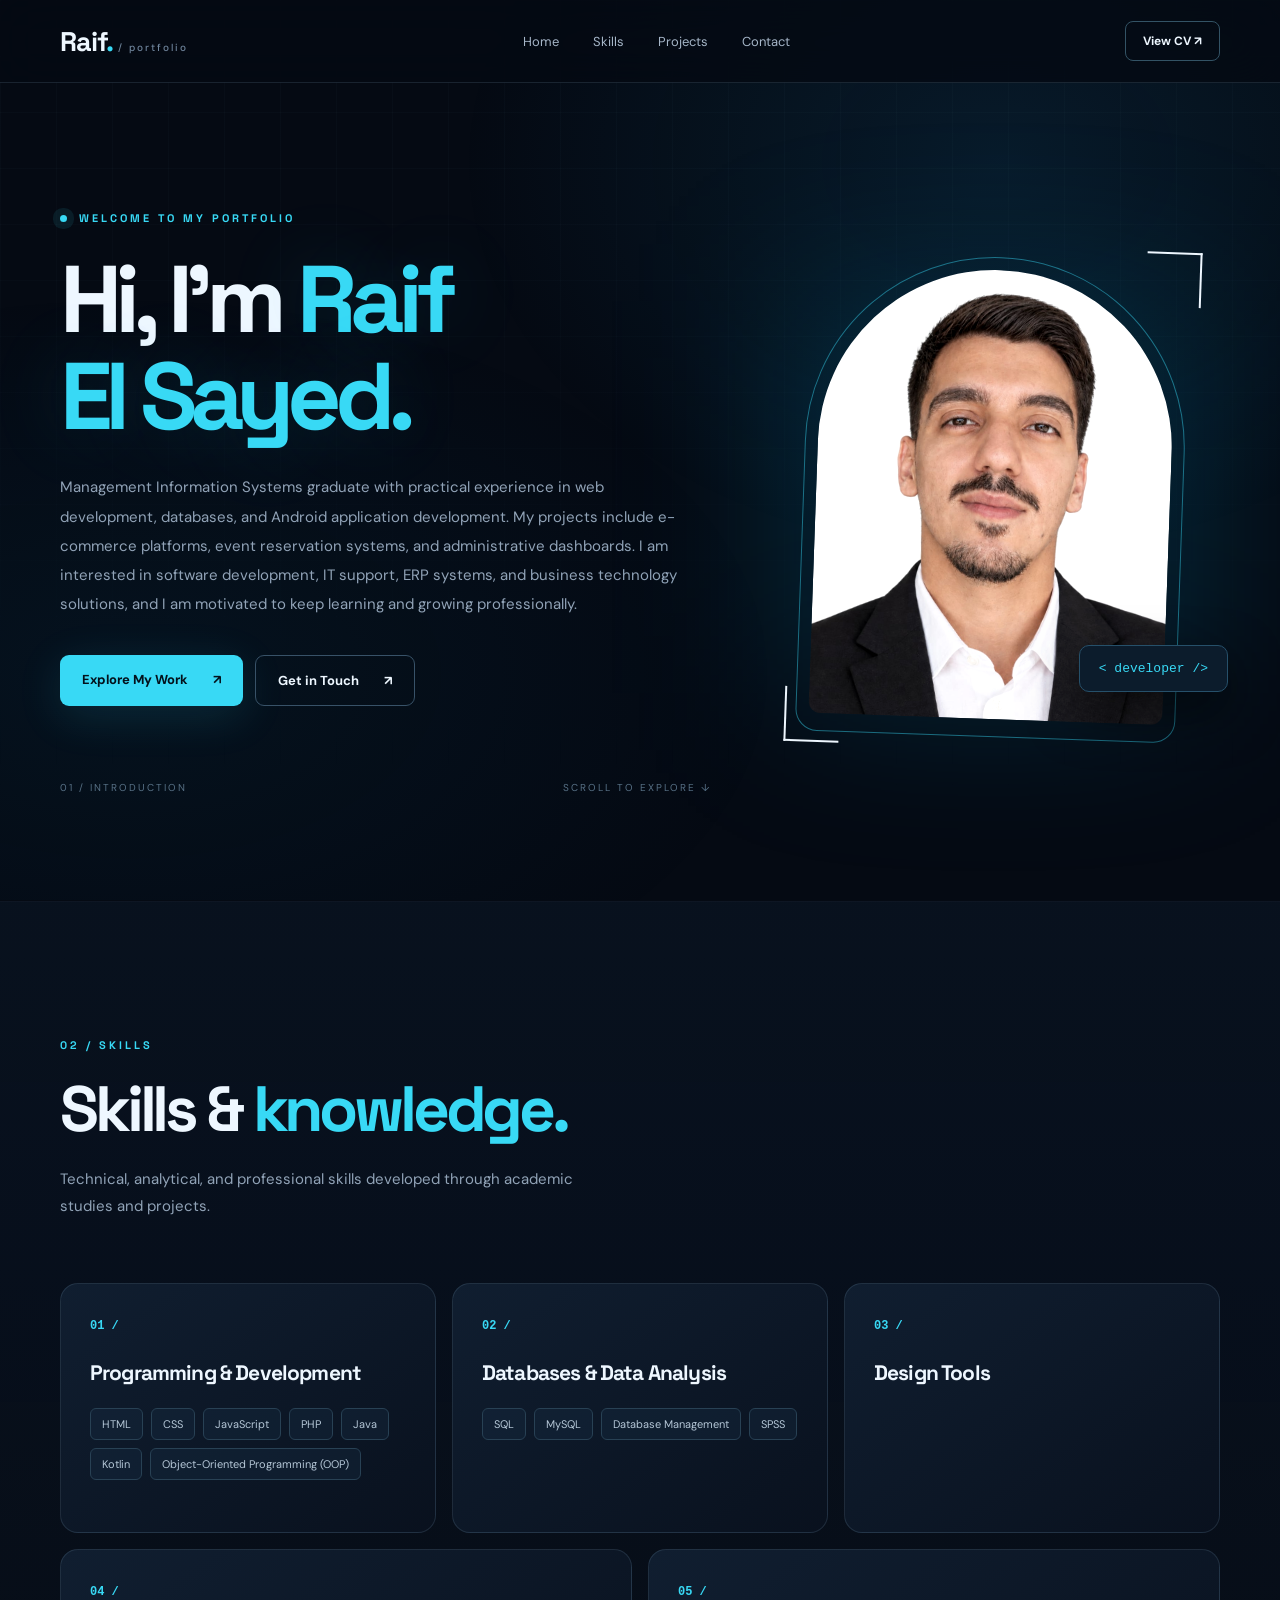
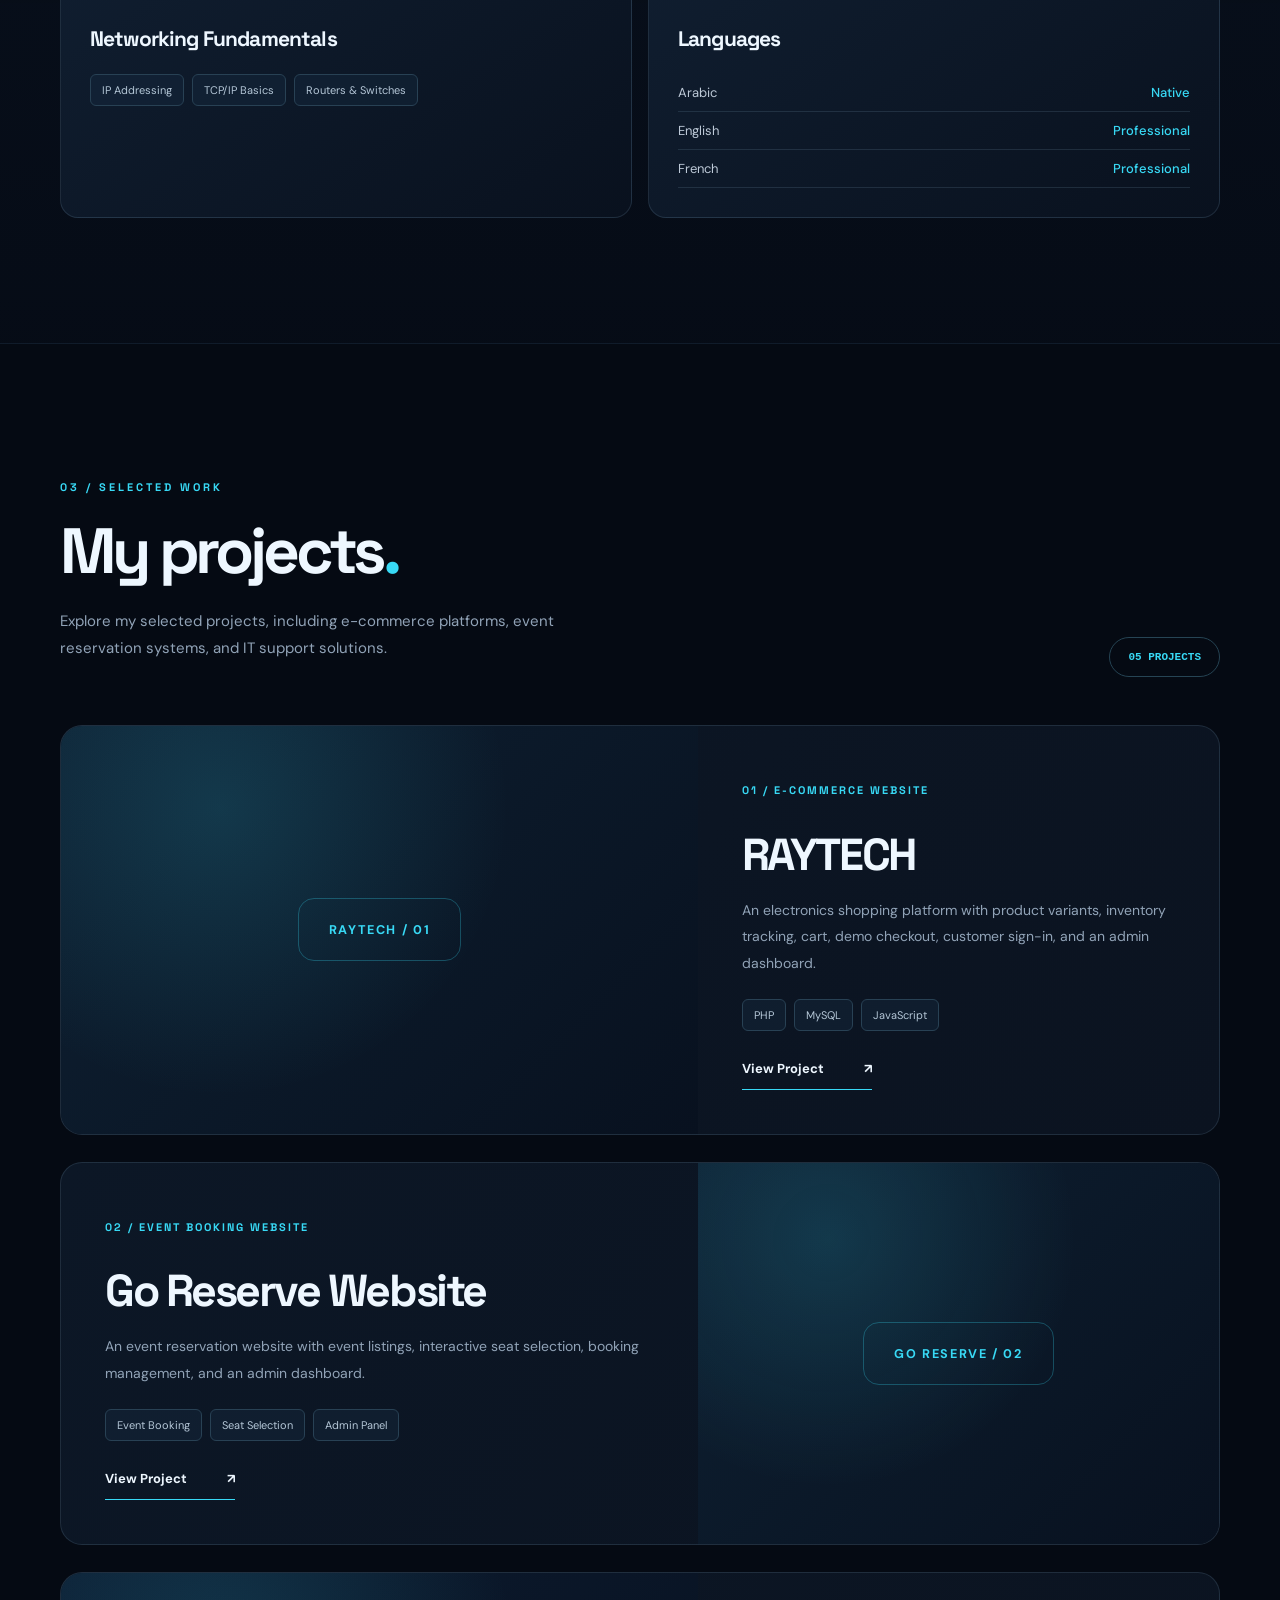
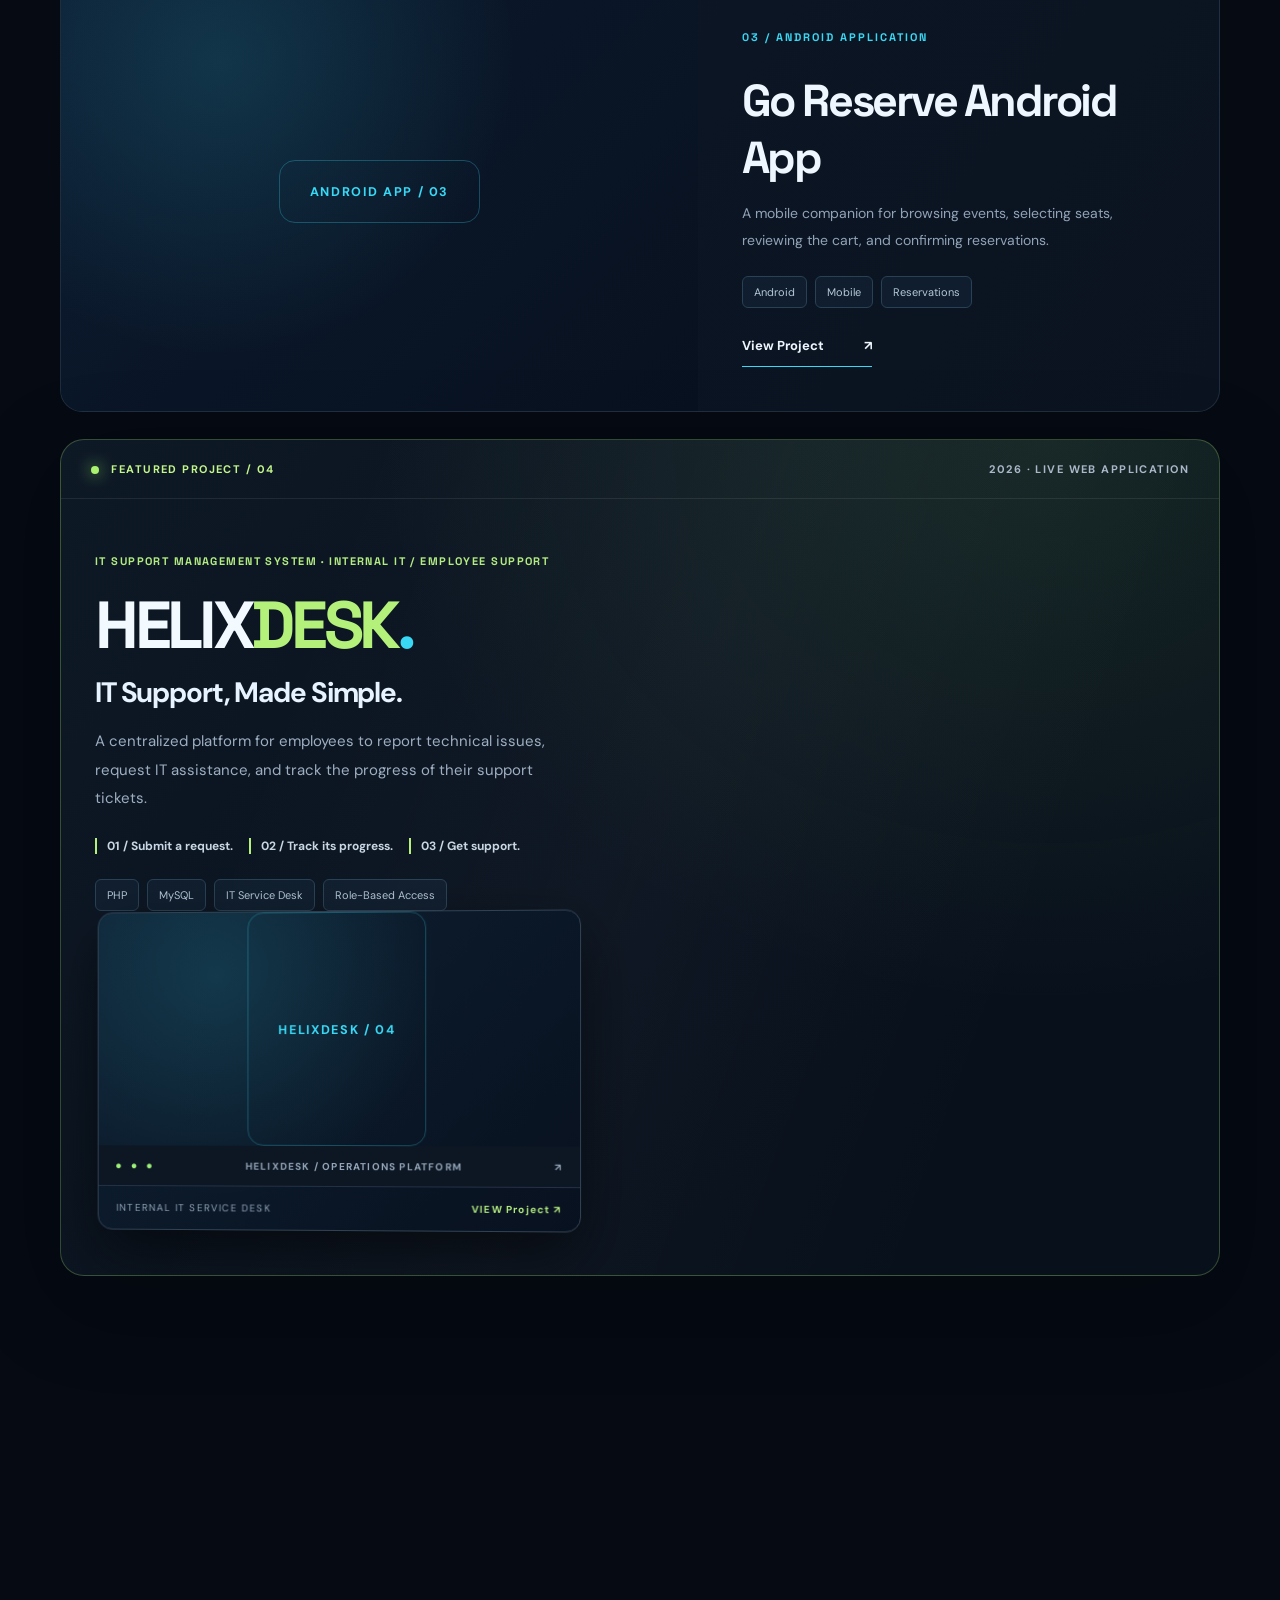
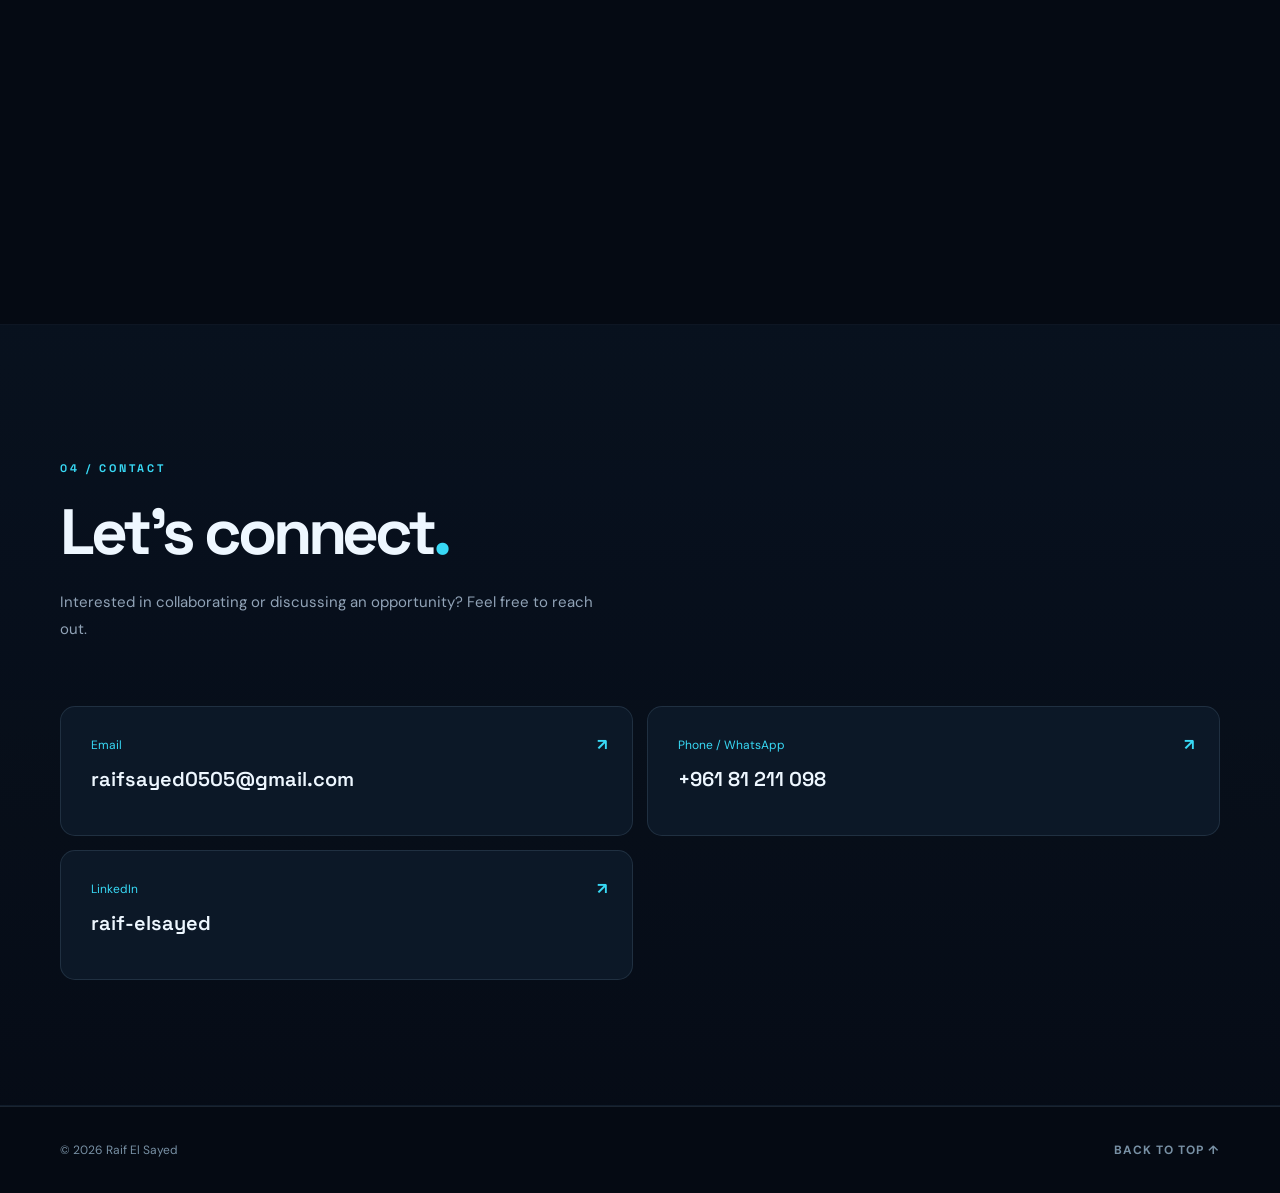
==== commit 6dc2c34e: "Update index.html" ====
--- a/index.html
+++ b/index.html
@@ -151,9 +151,7 @@
                         <span class="card-number">03 /</span>
                         <h3>Design Tools</h3>
 
-                        <div class="tags">
-                            <span>Figma</span>
-                        </div>
+               
                     </article>
 
                     <article class="skill-card reveal tilt">
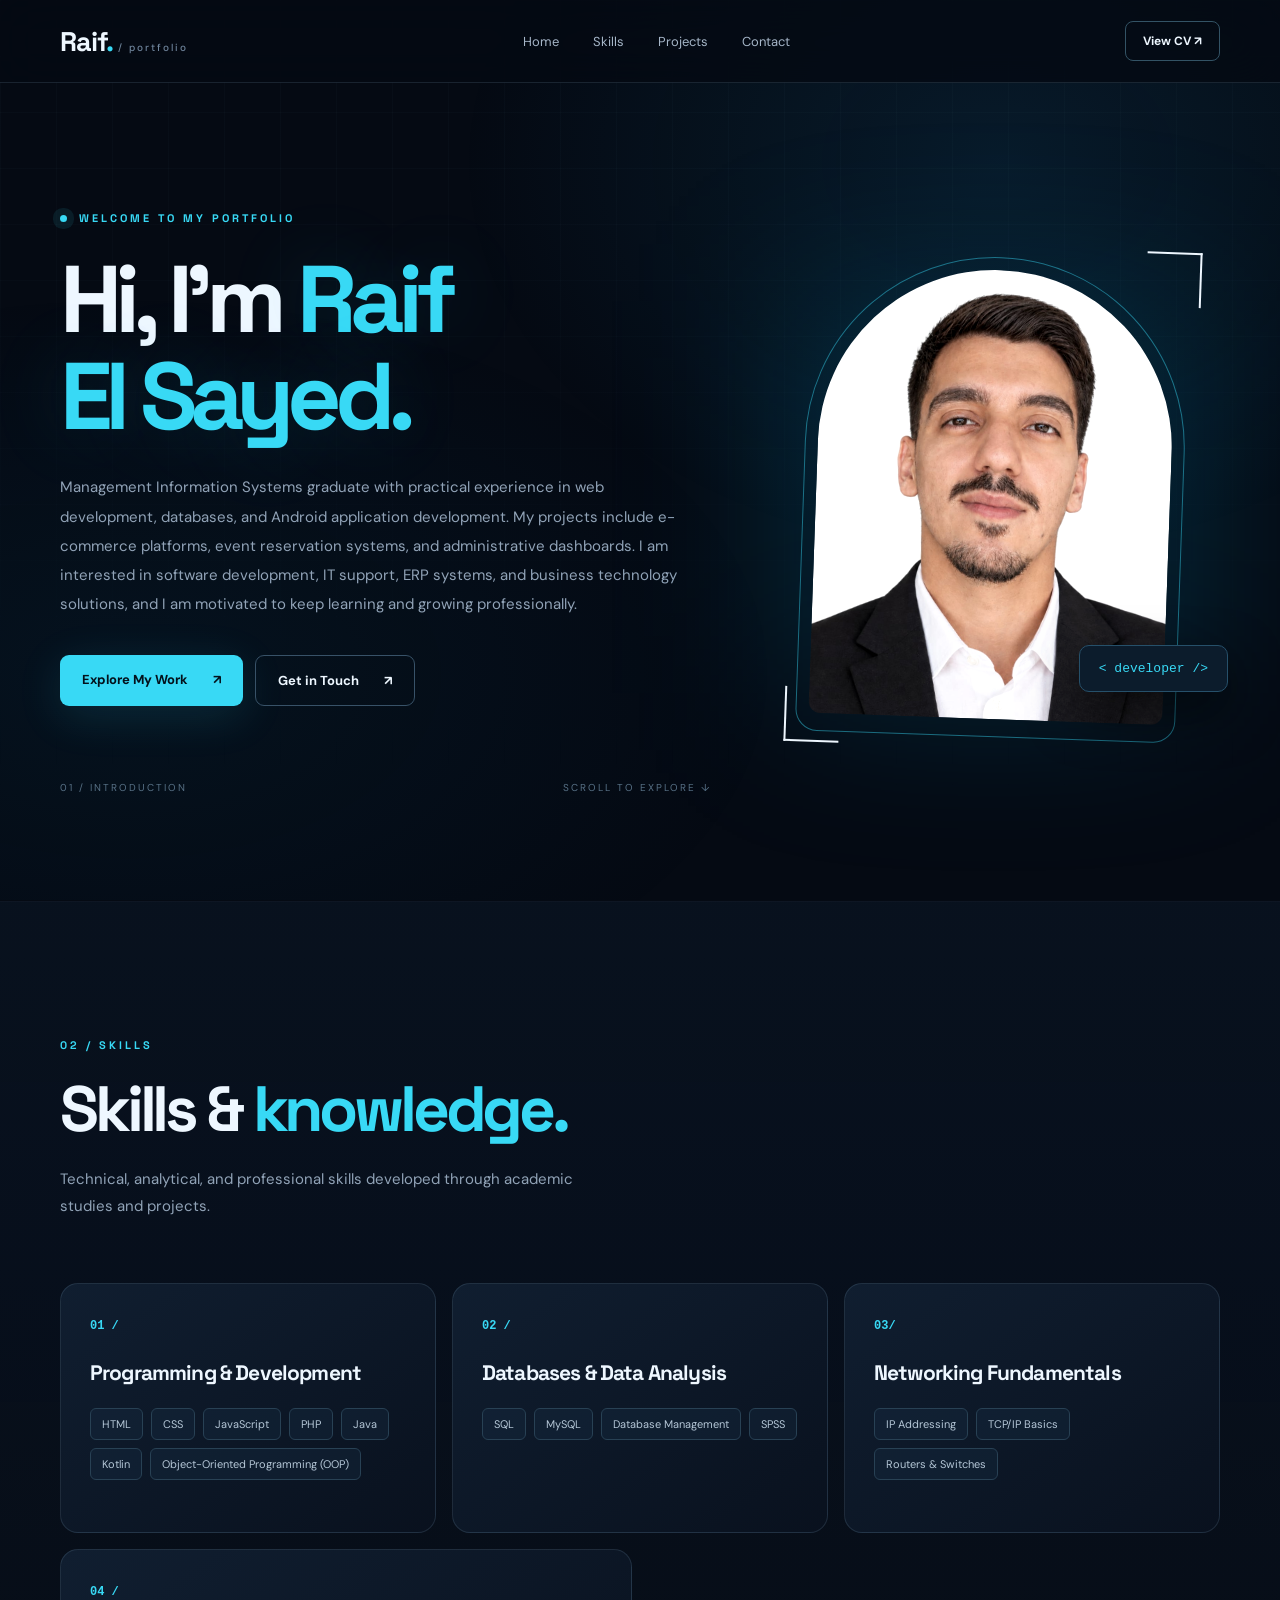
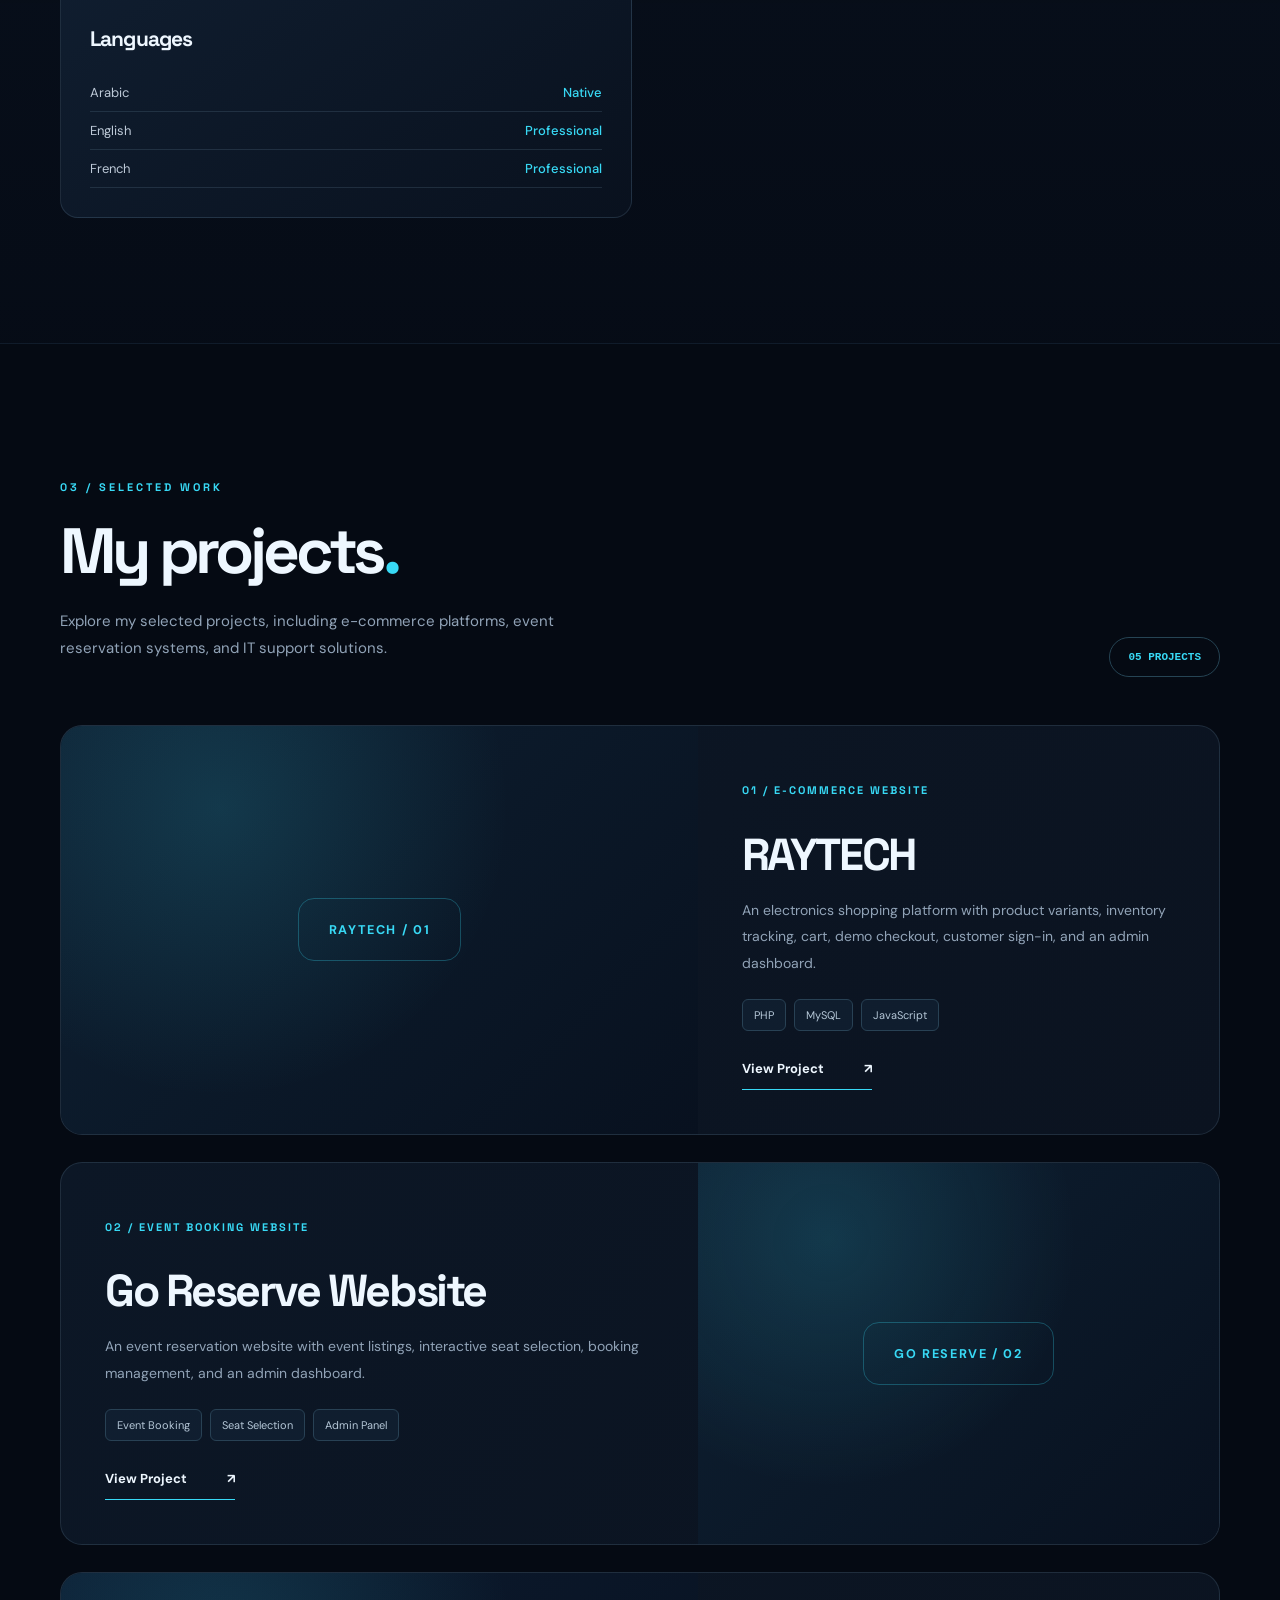
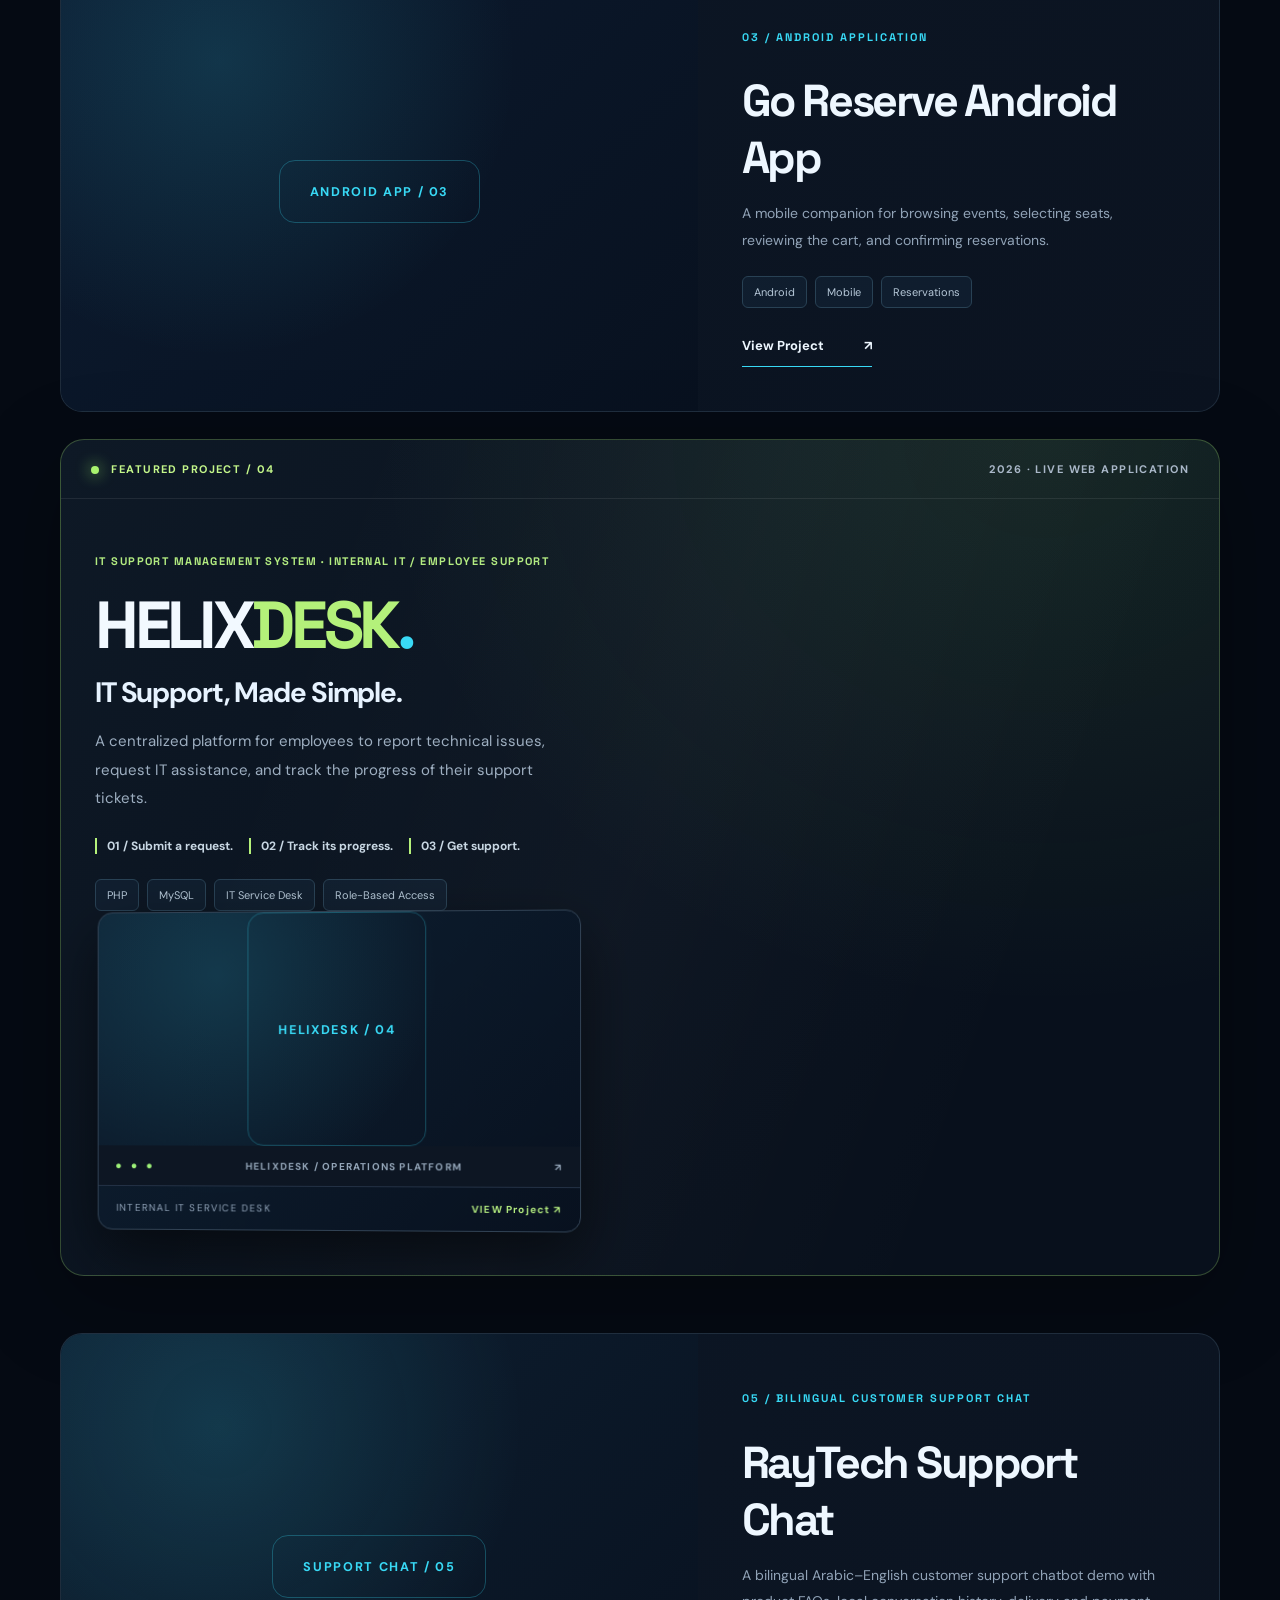
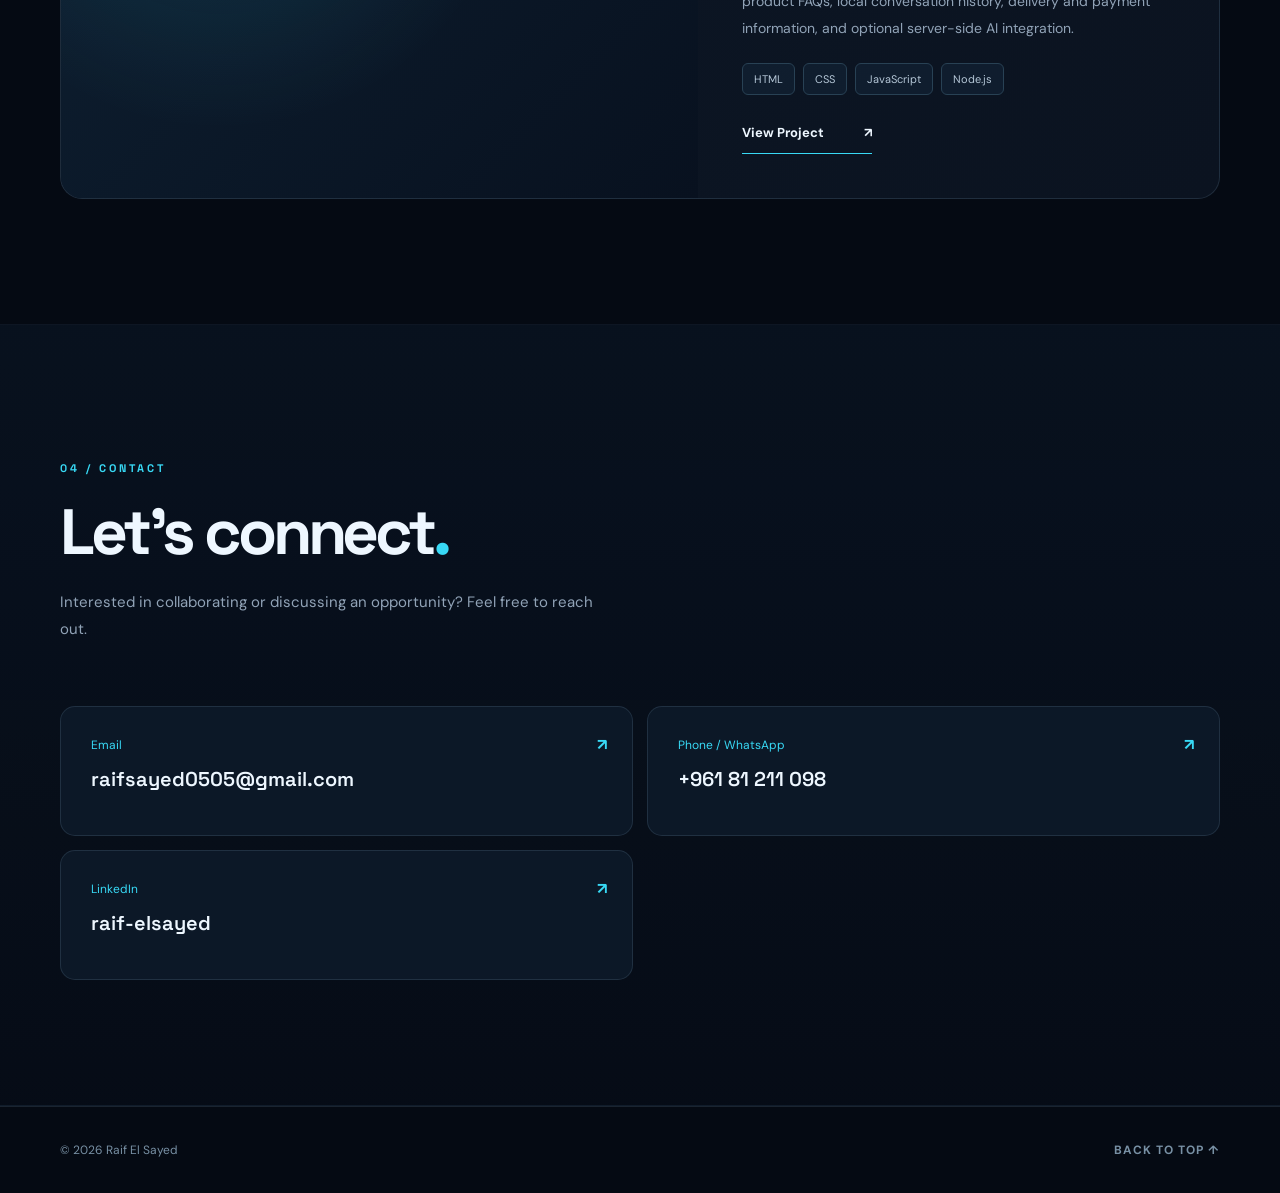
==== commit 20004a53: "Update index.html" ====
--- a/index.html
+++ b/index.html
@@ -147,15 +147,10 @@
                         </div>
                     </article>
 
+           
+
                     <article class="skill-card reveal tilt">
-                        <span class="card-number">03 /</span>
-                        <h3>Design Tools</h3>
-
-               
-                    </article>
-
-                    <article class="skill-card reveal tilt">
-                        <span class="card-number">04 /</span>
+                        <span class="card-number">03/</span>
                         <h3>Networking Fundamentals</h3>
 
                         <div class="tags">
@@ -166,7 +161,7 @@
                     </article>
 
                     <article class="skill-card reveal tilt languages">
-                        <span class="card-number">05 /</span>
+                        <span class="card-number">04 /</span>
                         <h3>Languages</h3>
 
                         <div class="language-row">
